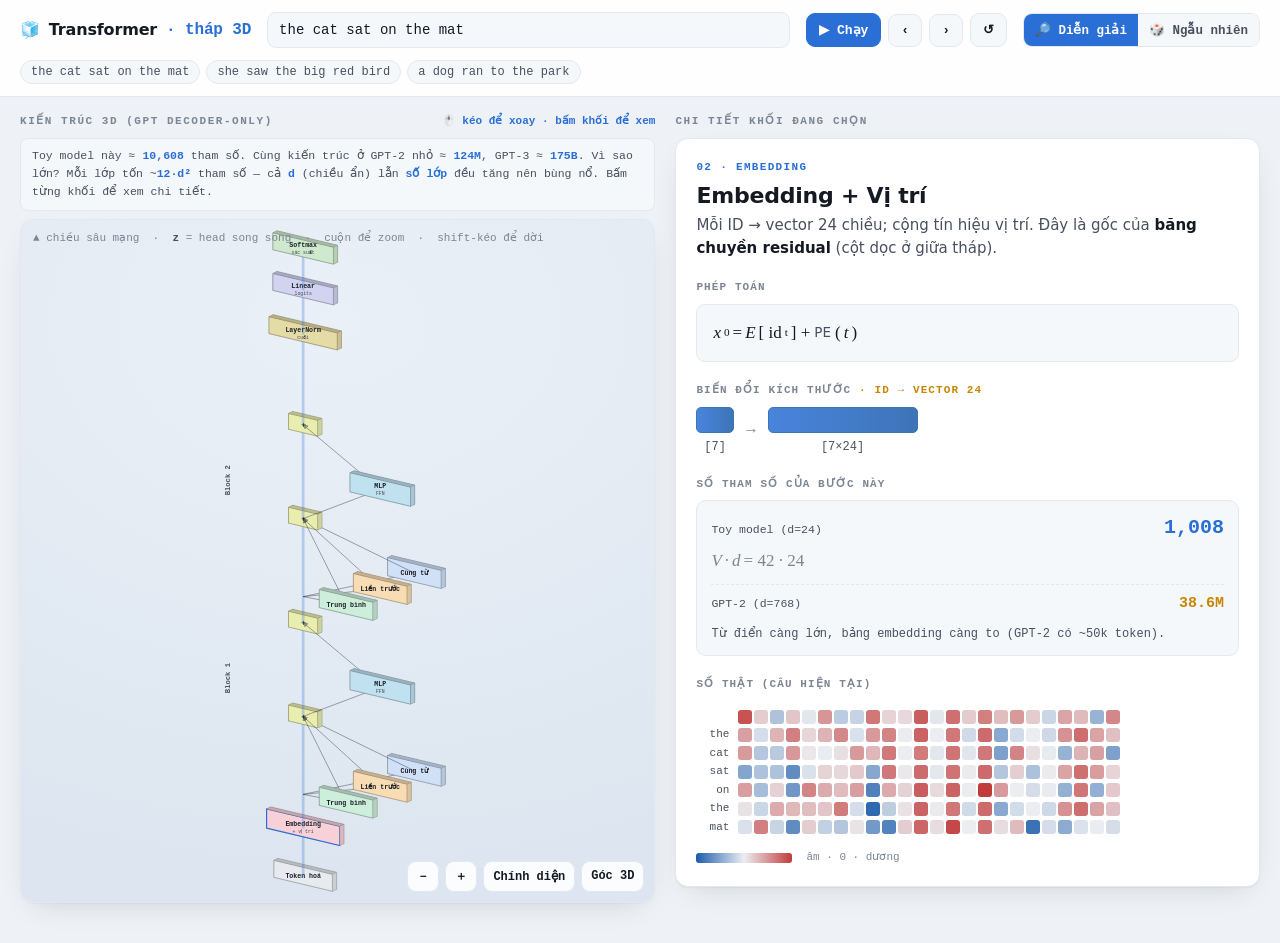
==== index.html @ d341cd93 "Transformer 3D tower visualizer — standalone static site Interactive 3D visualization of a decoder-o" ====
<!doctype html>
<html lang="vi">
<meta charset="utf-8">
<meta name="viewport" content="width=device-width, initial-scale=1">
<meta name="color-scheme" content="light dark">
<meta name="description" content="Truc quan hoa 3D mot Transformer (GPT decoder-only) - forward pass that trong trinh duyet">
<title>Transformer — Tháp 3D (GPT decoder-only)</title>
<style>
  :root{
    color-scheme:light;
    --bg:#eef1f5;--surface:#ffffff;--surface-2:#f5f8fb;
    --ink:#141922;--ink-2:#48505f;--muted:#7c8593;
    --line:#e3e8ef;--accent:#2a6fd6;--accent-2:#1c5cab;--accent-ink:#fff;--accent-soft:#e7f0fc;
    --heat-neg:#1c5cab;--heat-mid:#eceef1;--heat-pos:#c23b3b;--seq-lo:#eaf2fd;--seq-hi:#184f95;
    --h0:#2a78d6;--h1:#eb6834;--h2:#1baf7a;--good:#0ca30c;--gold:#c98500;
    --scene-bg1:#eaf0f7;--scene-bg2:#dde6f0;
    --shadow:0 1px 2px rgba(16,22,34,.04),0 10px 30px -14px rgba(16,22,34,.18);
    --radius:13px;--sans:system-ui,-apple-system,"Segoe UI",Roboto,Helvetica,Arial,sans-serif;
    --mono:ui-monospace,"Cascadia Code","JetBrains Mono","SF Mono",Menlo,Consolas,monospace;
  }
  @media (prefers-color-scheme:dark){:root:not([data-theme="light"]){
    color-scheme:dark;--bg:#0b0e13;--surface:#141922;--surface-2:#10151c;
    --ink:#e9edf3;--ink-2:#a6b0be;--muted:#6e7784;--line:#242c37;
    --accent:#4a92ee;--accent-2:#6aa8f0;--accent-ink:#0b0e13;--accent-soft:#16273c;
    --heat-neg:#6aa8f0;--heat-mid:#1f2731;--heat-pos:#ec7a7a;--seq-lo:#0f2035;--seq-hi:#7ab0f2;
    --h0:#3987e5;--h1:#e8794a;--h2:#2bc189;--good:#2fce6a;--gold:#e0a53a;
    --scene-bg1:#0f151d;--scene-bg2:#0a0e14;
    --shadow:0 1px 2px rgba(0,0,0,.3),0 12px 34px -16px rgba(0,0,0,.7);
  }}
  :root[data-theme="dark"]{
    color-scheme:dark;--bg:#0b0e13;--surface:#141922;--surface-2:#10151c;
    --ink:#e9edf3;--ink-2:#a6b0be;--muted:#6e7784;--line:#242c37;
    --accent:#4a92ee;--accent-2:#6aa8f0;--accent-ink:#0b0e13;--accent-soft:#16273c;
    --heat-neg:#6aa8f0;--heat-mid:#1f2731;--heat-pos:#ec7a7a;--seq-lo:#0f2035;--seq-hi:#7ab0f2;
    --h0:#3987e5;--h1:#e8794a;--h2:#2bc189;--good:#2fce6a;--gold:#e0a53a;
    --scene-bg1:#0f151d;--scene-bg2:#0a0e14;
    --shadow:0 1px 2px rgba(0,0,0,.3),0 12px 34px -16px rgba(0,0,0,.7);
  }
  *{box-sizing:border-box}
  body{margin:0;background:var(--bg);color:var(--ink);font-family:var(--sans);line-height:1.5;-webkit-font-smoothing:antialiased}
  .mono{font-family:var(--mono)}
  button{font-family:var(--mono);cursor:pointer}
  :focus-visible{outline:2px solid var(--accent);outline-offset:2px}
  .topbar{position:sticky;top:0;z-index:20;background:color-mix(in srgb,var(--surface) 90%,transparent);backdrop-filter:blur(10px) saturate(1.4);border-bottom:1px solid var(--line)}
  .topbar-in{max-width:1320px;margin:0 auto;padding:12px 20px;display:flex;flex-wrap:wrap;gap:12px 16px;align-items:center}
  .brand{font-weight:800;letter-spacing:-.01em;font-size:16px;display:flex;align-items:center;gap:9px;white-space:nowrap}
  .brand .b{font-family:var(--mono);color:var(--accent)}
  input[type=text]{font-family:var(--mono);font-size:14px;color:var(--ink);background:var(--surface-2);border:1px solid var(--line);border-radius:9px;padding:9px 11px;min-width:190px;flex:1 1 210px}
  .btn{font-size:13px;font-weight:600;border:1px solid var(--line);background:var(--surface-2);color:var(--ink);border-radius:9px;padding:8px 12px}
  .btn:hover{border-color:var(--accent)}
  .btn.primary{background:var(--accent);color:var(--accent-ink);border-color:var(--accent)}
  .btn.primary:hover{background:var(--accent-2)}
  .seg{display:inline-flex;border:1px solid var(--line);border-radius:9px;overflow:hidden}
  .seg button{border:0;background:var(--surface-2);color:var(--ink-2);padding:8px 11px;font-size:12.5px;font-weight:600}
  .seg button[aria-pressed="true"]{background:var(--accent);color:var(--accent-ink)}
  .ctrls{display:flex;gap:7px;align-items:center}
  .examples{display:flex;flex-wrap:wrap;gap:6px}
  .chip{font-family:var(--mono);font-size:12px;color:var(--ink-2);background:var(--surface-2);border:1px solid var(--line);border-radius:999px;padding:4px 10px}
  .chip:hover{border-color:var(--accent);color:var(--ink)}
  .app{max-width:1320px;margin:0 auto;padding:16px 20px 40px;display:grid;grid-template-columns:minmax(320px,1fr) minmax(330px,0.92fr);gap:20px;align-items:start}
  @media(max-width:920px){.app{grid-template-columns:1fr}}
  .panelabel{font-family:var(--mono);font-size:11px;letter-spacing:.14em;text-transform:uppercase;color:var(--muted);font-weight:600;margin:0 0 8px;display:flex;justify-content:space-between;align-items:center;gap:10px}
  .panelabel .hint{text-transform:none;letter-spacing:0;color:var(--accent);font-weight:600}
  .stage3d{position:sticky;top:78px}
  .scene-wrap{height:min(76vh,780px);border:1px solid var(--line);border-radius:var(--radius);box-shadow:var(--shadow);overflow:hidden;position:relative;background:radial-gradient(120% 80% at 50% 15%,var(--scene-bg1),var(--scene-bg2))}
  #scene{width:100%;height:100%;display:block;touch-action:none;cursor:grab}
  .scene-wrap.grabbing #scene{cursor:grabbing}
  .viewbtns{position:absolute;right:10px;bottom:10px;display:flex;gap:6px}
  .viewbtns .btn{background:color-mix(in srgb,var(--surface) 85%,transparent);backdrop-filter:blur(4px);font-size:12px;padding:6px 9px}
  .axhint{position:absolute;left:12px;top:10px;font-family:var(--mono);font-size:11px;color:var(--muted);pointer-events:none}
  .axhint b{color:var(--ink-2)}
  @media(max-width:920px){.stage3d{position:static}.scene-wrap{height:64vh}}
  .c3t{fill:#1b1e25;font-family:var(--mono);font-weight:700;pointer-events:none}
  .c3s{fill:#41464e;font-family:var(--mono);pointer-events:none}
  .cface{transition:stroke .15s,filter .15s}
  .cface.is-done{stroke:#1a8a4a;stroke-width:1.6}
  .cface.is-sel{stroke:var(--accent);stroke-width:2}
  .cface.is-active{stroke:var(--accent);stroke-width:2.6;filter:drop-shadow(0 0 5px color-mix(in srgb,var(--accent) 75%,transparent))}
  .link3{stroke:var(--ink);stroke-width:1.5;fill:none;opacity:.42}
  .link3.done{stroke:#1a8a4a;opacity:.68}
  .link3.act{stroke:var(--accent);opacity:1;stroke-width:2.4}
  .spine3{stroke:var(--accent);stroke-width:4.5;fill:none;opacity:.28;stroke-linecap:round}
  .spine3.done{opacity:.55}
  .spine3.act{opacity:.95;stroke-width:5.5}
  .fc{transition:opacity .3s}
  .f-dim{opacity:.09}
  text.c3t.f-dim,text.c3s.f-dim{opacity:.1}
  .l-dim{opacity:.05}
  .scene-wrap.spot{background:radial-gradient(120% 80% at 50% 12%,#0c1220,#05070b)}
  .scene-wrap.spot .axhint{color:#8792a3}
  .lbl3{fill:var(--ink-2);font-family:var(--mono);font-weight:800;pointer-events:none}
  .detail{background:var(--surface);border:1px solid var(--line);border-radius:var(--radius);box-shadow:var(--shadow);padding:20px;min-height:420px}
  .d-stage{font-family:var(--mono);font-size:11px;letter-spacing:.12em;text-transform:uppercase;color:var(--accent);font-weight:700}
  .d-title{font-size:22px;font-weight:800;letter-spacing:-.01em;margin:4px 0 2px}
  .d-crumb{font-family:var(--mono);font-size:11.5px;color:var(--muted);margin-bottom:12px}
  .d-mean{font-size:15px;color:var(--ink-2);max-width:60ch}.d-mean b{color:var(--ink)}
  .d-sec{font-family:var(--mono);font-size:11px;letter-spacing:.1em;text-transform:uppercase;color:var(--muted);font-weight:600;margin:20px 0 8px}
  .eq{color:var(--ink);background:var(--surface-2);border:1px solid var(--line);border-radius:9px;padding:14px 16px;overflow-x:auto}
  .eq b{color:var(--accent)}.eq .cm{color:var(--muted);font-family:var(--mono);font-size:12px}
  .eq .mono{font-family:var(--mono);font-size:13px}
  .math{font-family:"Cambria Math",Cambria,Georgia,"Times New Roman",serif;font-size:17px;display:inline-flex;align-items:center;flex-wrap:wrap;gap:1px 3px;line-height:1.7}
  .math .mi{font-style:italic}
  .math .mop{font-style:normal;font-family:var(--sans);font-size:13.5px;color:var(--ink-2);padding:0 1px}
  .math sub{font-size:.66em}.math sup{font-size:.66em}
  .math .mparen{font-size:1.7em;font-weight:300;color:var(--muted)}
  .mfrac{display:inline-flex;flex-direction:column;text-align:center;vertical-align:middle;margin:0 3px}
  .mfrac .num{border-bottom:1.4px solid currentColor;padding:0 6px 1px}
  .mfrac .den{padding:1px 6px 0}
  .msqrt{display:inline-flex;align-items:flex-start}
  .msqrt::before{content:"√";font-size:1.02em;line-height:1;margin-right:-1px}
  .msqrt .rad{border-top:1.4px solid currentColor;padding:1px 3px 0}
  .paramtotal{font-family:var(--mono);font-size:11.5px;color:var(--ink-2);background:var(--surface-2);border:1px solid var(--line);border-radius:8px;padding:8px 11px;margin-bottom:8px;line-height:1.6}
  .paramtotal b{color:var(--accent)}
  .pcard{background:var(--surface-2);border:1px solid var(--line);border-radius:10px;padding:12px 14px;font-family:var(--mono)}
  .prow{display:flex;justify-content:space-between;align-items:baseline;gap:12px}
  .prow .pk{font-size:11.5px;color:var(--ink-2)}
  .prow .pv{font-size:20px;font-weight:800;color:var(--accent);font-variant-numeric:tabular-nums}
  .prow.gpt{margin-top:8px;padding-top:8px;border-top:1px dashed var(--line)}
  .prow.gpt .pv{font-size:15px;color:var(--gold)}
  .pform{font-size:12.5px;color:var(--muted);margin:4px 0 0}
  .pnote{font-size:12px;color:var(--ink-2);margin-top:9px;line-height:1.5}.pnote b{color:var(--ink)}
  .shapeviz{display:flex;align-items:center;gap:12px;flex-wrap:wrap;font-family:var(--mono);font-size:12px}
  .dimbox{display:flex;flex-direction:column;align-items:center;gap:5px}
  .dimbar{height:26px;border-radius:5px;background:linear-gradient(90deg,var(--accent),var(--accent-2));opacity:.85;border:1px solid var(--accent-2)}
  .dimbox .dl{color:var(--ink-2)}.shapeviz .arw{color:var(--muted);font-size:16px}.chgtag{font-family:var(--mono);font-size:11px;color:var(--gold);font-weight:700}
  .heatscroll{overflow-x:auto;padding-bottom:4px;margin-top:4px}
  .heat{display:inline-flex;flex-direction:column;gap:2px}
  .hrow{display:flex;gap:2px;align-items:center}
  .rlab{font-family:var(--mono);font-size:11px;color:var(--ink-2);text-align:right;padding-right:7px;min-width:40px;flex:0 0 auto}
  .colhead{display:flex;gap:2px;margin-bottom:2px}.clab{font-family:var(--mono);font-size:10px;color:var(--muted);text-align:center}
  .cell{display:inline-flex;align-items:center;justify-content:center;border-radius:3px;font-family:var(--mono);flex:0 0 auto}
  .cell.masked{background:repeating-linear-gradient(45deg,var(--line),var(--line) 3px,transparent 3px,transparent 6px);border:1px solid var(--line)}
  .legend{display:flex;gap:14px;flex-wrap:wrap;align-items:center;margin-top:10px;font-family:var(--mono);font-size:11px;color:var(--muted)}
  .legend .bar{height:10px;width:96px;border-radius:3px}
  .divbar{background:linear-gradient(90deg,var(--heat-neg),var(--heat-mid),var(--heat-pos))}
  .seqbar{background:linear-gradient(90deg,var(--seq-lo),var(--seq-hi))}
  .tabs{display:flex;gap:6px;flex-wrap:wrap;margin-bottom:8px}
  .tab{font-family:var(--mono);font-size:12px;font-weight:600;border:1px solid var(--line);background:var(--surface-2);color:var(--ink-2);border-radius:8px;padding:5px 11px}
  .tab[aria-selected="true"]{color:#fff}
  .toktoks{display:flex;flex-wrap:wrap;gap:7px}
  .toktok{display:flex;flex-direction:column;align-items:center;gap:2px;font-family:var(--mono);background:var(--surface-2);border:1px solid var(--line);border-radius:8px;padding:7px 11px}
  .toktok .w{font-size:14px;font-weight:600}.toktok .id{font-size:10.5px;color:var(--muted)}.toktok.bos{border-style:dashed}
  .probs{display:flex;flex-direction:column;gap:4px}
  .pbar{display:grid;grid-template-columns:74px 1fr 48px;gap:9px;align-items:center}
  .pbar .tok{font-family:var(--mono);font-size:12.5px;text-align:right}
  .pbar .track{background:var(--surface-2);border-radius:5px;height:15px;overflow:hidden}
  .pbar .fill{height:100%;background:var(--accent);border-radius:5px;min-width:2px;transition:width .35s}
  .pbar.top .tok{color:var(--accent);font-weight:700}.pbar.top .fill{background:var(--accent-2)}
  .pbar .pct{font-family:var(--mono);font-size:11.5px;color:var(--ink-2);text-align:right;font-variant-numeric:tabular-nums}
  .sliders{display:flex;flex-wrap:wrap;gap:12px 18px;margin:6px 0 12px}
  .slider{display:flex;flex-direction:column;gap:2px;min-width:120px;flex:1 1 120px}
  .slider .top{display:flex;justify-content:space-between;font-family:var(--mono);font-size:11.5px}.slider .top .v{color:var(--accent);font-weight:700}
  input[type=range]{accent-color:var(--accent);width:100%}
  .pred{display:flex;align-items:center;gap:11px;flex-wrap:wrap;margin-top:12px;padding:12px 14px;background:var(--surface-2);border:1px solid var(--line);border-radius:10px}
  .pred .big{font-family:var(--mono);font-size:20px;font-weight:700;color:var(--accent)}
  .kv{display:flex;flex-wrap:wrap;gap:7px}
  .kvtok{font-family:var(--mono);font-size:12px;padding:7px 10px;border-radius:8px;border:1px solid var(--line);display:flex;flex-direction:column;gap:2px;align-items:center}
  .kvtok .b{font-size:9px;letter-spacing:.05em;text-transform:uppercase}
  .kvtok.cached{background:var(--surface-2);color:var(--ink-2)}.kvtok.cached .b{color:var(--good)}
  .kvtok.fresh{background:var(--accent-soft);border-color:var(--accent)}.kvtok.fresh .b{color:var(--accent)}
  #tip{position:fixed;z-index:100;pointer-events:none;opacity:0;transition:opacity .1s;background:var(--ink);color:var(--surface);font-family:var(--mono);font-size:12px;padding:6px 9px;border-radius:7px;box-shadow:var(--shadow);white-space:nowrap}
  #tip .v{font-weight:700}
  :root[data-theme="dark"] #tip,:root:not([data-theme="light"]) #tip{color:#0b0e13}
  @media (prefers-reduced-motion:reduce){*{transition:none!important;animation:none!important}}
</style>

<div class="topbar"><div class="topbar-in">
  <div class="brand">🧊 <span>Transformer</span> <span class="b">· tháp 3D</span></div>
  <input id="input" type="text" value="the cat sat on the mat" autocomplete="off" spellcheck="false">
  <div class="ctrls">
    <button class="btn primary" id="run">▶ Chạy</button>
    <button class="btn" id="prev" title="Bước trước">‹</button>
    <button class="btn" id="next" title="Bước sau">›</button>
    <button class="btn" id="reset" title="Về đầu">↺</button>
  </div>
  <div class="seg" id="modeseg" title="Chế độ trọng số">
    <button data-m="interp" aria-pressed="true">🔎 Diễn giải</button>
    <button data-m="random" aria-pressed="false">🎲 Ngẫu nhiên</button>
  </div>
  <div class="examples" id="examples"></div>
</div></div>

<div class="app">
  <div class="stage3d">
    <p class="panelabel"><span>Kiến trúc 3D (GPT decoder-only)</span><span class="hint">🖱️ kéo để xoay · bấm khối để xem</span></p>
    <div class="paramtotal" id="ptotal"></div>
    <div class="scene-wrap" id="sceneWrap">
      <div id="scene"></div>
      <div class="axhint">▲ chiều sâu mạng &nbsp;·&nbsp; <b>z</b> = head song song &nbsp;·&nbsp; cuộn để zoom &nbsp;·&nbsp; shift-kéo để dời</div>
      <div class="viewbtns">
        <button class="btn" id="zout" title="Thu nhỏ">－</button>
        <button class="btn" id="zin" title="Phóng to">＋</button>
        <button class="btn" id="vFront">Chính diện</button>
        <button class="btn" id="vIso">Góc 3D</button>
      </div>
    </div>
  </div>
  <div>
    <p class="panelabel"><span>Chi tiết khối đang chọn</span></p>
    <div class="detail" id="detail"></div>
  </div>
</div>
<div id="tip"><span id="tip-t"></span> <span class="v" id="tip-v"></span></div>

<script>
/* ================= CORE (pre-norm, decoder-only — modern GPT) ================= */
const CFG={C:24,H:3,dh:8,L:2,F:48,eps:1e-5};
const VOCAB=["<bos>","<unk>","the","a","cat","dog","bird","fish","sat","ran","flew","swam","slept","ate","on","in","over","under","to","from","mat","tree","roof","lake","she","he","it","they","big","small","red","blue","fast","slow","and","then","quickly","slowly","saw","likes","near","park"];
const V=VOCAB.length,STOI=Object.fromEntries(VOCAB.map((w,i)=>[w,i]));
const HEAD_ROLES=["Cùng từ","Từ liền trước","Trung bình"],HEAD_SHORT=["Cùng từ","Liền trước","Trung bình"];
function mulberry32(a){return function(){a|=0;a=(a+0x6D2B79F5)|0;let t=Math.imul(a^(a>>>15),1|a);t=(t+Math.imul(t^(t>>>7),61|t))^t;return((t^(t>>>14))>>>0)/4294967296;};}
function randn(r){let u=0,v=0;while(u===0)u=r();while(v===0)v=r();return Math.sqrt(-2*Math.log(u))*Math.cos(2*Math.PI*v);}
const zeros=(m,n)=>Array.from({length:m},()=>new Array(n).fill(0));
function randMat(m,n,s,r){const o=zeros(m,n);for(let i=0;i<m;i++)for(let j=0;j<n;j++)o[i][j]=randn(r)*s;return o;}
function matmul(A,B){const m=A.length,k=A[0].length,n=B[0].length,o=zeros(m,n);for(let i=0;i<m;i++)for(let p=0;p<k;p++){const a=A[i][p];if(a===0)continue;const Bp=B[p];for(let j=0;j<n;j++)o[i][j]+=a*Bp[j];}return o;}
const dot=(a,b)=>{let s=0;for(let i=0;i<a.length;i++)s+=a[i]*b[i];return s;};
function layernorm(row,g,b){const n=row.length;let m=0;for(const x of row)m+=x;m/=n;let v=0;for(const x of row)v+=(x-m)*(x-m);v/=n;const inv=1/Math.sqrt(v+CFG.eps);return row.map((x,i)=>(x-m)*inv*g[i]+b[i]);}
function softmax(row){let mx=-Infinity;for(const x of row)if(x>mx)mx=x;const ex=row.map(x=>x===-Infinity?0:Math.exp(x-mx));let s=0;for(const e of ex)s+=e;return ex.map(e=>e/s);}
function gelu(x){return 0.5*x*(1+Math.tanh(0.7978845608*(x+0.044715*x*x*x)));}
function posEnc(t){const o=new Array(CFG.C);for(let i=0;i<CFG.C;i++){const k=Math.floor(i/2),d=Math.pow(10000,(2*k)/CFG.C);o[i]=(i%2===0)?Math.sin(t/d):Math.cos(t/d);}return o;}
function buildWeights(seed){const r=mulberry32(seed);const W={E:randMat(V,CFG.C,0.35,r),layers:[]};const s=1/Math.sqrt(CFG.C),sf=1/Math.sqrt(CFG.F);for(let l=0;l<CFG.L;l++)W.layers.push({g1:new Array(CFG.C).fill(1),b1:new Array(CFG.C).fill(0),g2:new Array(CFG.C).fill(1),b2:new Array(CFG.C).fill(0),Wq:randMat(CFG.C,CFG.C,s,r),Wk:randMat(CFG.C,CFG.C,s,r),Wv:randMat(CFG.C,CFG.C,s,r),Wo:randMat(CFG.C,CFG.C,s,r),W1:randMat(CFG.C,CFG.F,s,r),b1f:new Array(CFG.F).fill(0),W2:randMat(CFG.F,CFG.C,sf,r),b2f:new Array(CFG.C).fill(0)});W.gf=new Array(CFG.C).fill(1);W.bf=new Array(CFG.C).fill(0);return W;}
const W_ROT=0.7,CLK_AMP=1.35,POS_STRONG=1.15,FAINT=0.34,TOK_NORM=2.3,TOK_TEXTURE=0.16;
const isTokDim=i=>(i<8||i>=16),isPosDim=i=>(i>=8&&i<16);
function posEncInterp(t){const o=new Array(CFG.C).fill(0);for(let i=0;i<CFG.C;i++){const k=Math.floor(i/2),d=Math.pow(10000,(2*k)/CFG.C);const base=(i%2===0)?Math.sin(t/d):Math.cos(t/d);o[i]=base*(isPosDim(i)?POS_STRONG:FAINT);}o[8]=CLK_AMP*Math.cos(W_ROT*t);o[9]=CLK_AMP*Math.sin(W_ROT*t);return o;}
function designedQK(){const Wq=zeros(CFG.C,CFG.C),Wk=zeros(CFG.C,CFG.C);for(let c=0;c<8;c++){Wq[c][c]=1;Wk[c][c]=1;}const cw=Math.cos(W_ROT),sw=Math.sin(W_ROT);Wq[8][8]=cw;Wq[9][8]=sw;Wq[8][9]=-sw;Wq[9][9]=cw;Wk[8][8]=1;Wk[9][9]=1;return{Wq,Wk};}
function buildWeightsInterp(seed){const r=mulberry32(seed);const W={E:zeros(V,CFG.C),layers:[],interp:true};for(let t=0;t<V;t++){const raw=new Array(CFG.C);let n=0;for(let i=0;i<CFG.C;i++){raw[i]=randn(r);if(isTokDim(i))n+=raw[i]*raw[i];}n=Math.sqrt(n)||1;for(let i=0;i<CFG.C;i++)W.E[t][i]=isTokDim(i)?raw[i]*TOK_NORM/n:raw[i]*TOK_TEXTURE;}const eye=val=>{const m=zeros(CFG.C,CFG.C);for(let i=0;i<CFG.C;i++)m[i][i]=val;return m;};for(let l=0;l<CFG.L;l++){const{Wq,Wk}=designedQK();W.layers.push({g1:new Array(CFG.C).fill(1),b1:new Array(CFG.C).fill(0),g2:new Array(CFG.C).fill(1),b2:new Array(CFG.C).fill(0),Wq,Wk,Wv:eye(1),Wo:eye(0.6),W1:randMat(CFG.C,CFG.F,0.08,r),b1f:new Array(CFG.F).fill(0),W2:randMat(CFG.F,CFG.C,0.08,r),b2f:new Array(CFG.C).fill(0)});}W.gf=new Array(CFG.C).fill(1);W.bf=new Array(CFG.C).fill(0);return W;}
function tokenize(text,maxLen=9){const ws=text.toLowerCase().trim().split(/\s+/).filter(Boolean);const ids=[STOI["<bos>"]];for(const w of ws){if(ids.length>=maxLen)break;ids.push(w in STOI?STOI[w]:STOI["<unk>"]);}return ids;}
const slc=(M,o,w)=>M.map(r=>r.slice(o,o+w));
function forward(ids,W){const posFn=W.interp?posEncInterp:posEnc;const T=ids.length;const emb=ids.map(id=>W.E[id].slice());const pos=ids.map((_,t)=>posFn(t));
  let h=emb.map((e,t)=>e.map((x,i)=>x+pos[t][i]));const rec={T,ids,emb,pos,hIn:h.map(r=>r.slice()),layers:[]};
  for(let l=0;l<CFG.L;l++){const Lw=W.layers[l];const ln1=h.map(r=>layernorm(r,Lw.g1,Lw.b1));const Qf=matmul(ln1,Lw.Wq),Kf=matmul(ln1,Lw.Wk),Vf=matmul(ln1,Lw.Wv);const heads=[];const concat=zeros(T,CFG.C);
    for(let hd=0;hd<CFG.H;hd++){const off=hd*CFG.dh;const Q=slc(Qf,off,CFG.dh),K=slc(Kf,off,CFG.dh),Vh=slc(Vf,off,CFG.dh);const scores=zeros(T,T);
      for(let i=0;i<T;i++)for(let j=0;j<T;j++)scores[i][j]=j>i?-Infinity:dot(Q[i],K[j])/Math.sqrt(CFG.dh);
      const A=scores.map(r=>softmax(r));const O=zeros(T,CFG.dh);
      for(let i=0;i<T;i++)for(let j=0;j<=i;j++)for(let d=0;d<CFG.dh;d++)O[i][d]+=A[i][j]*Vh[j][d];
      for(let i=0;i<T;i++)for(let d=0;d<CFG.dh;d++)concat[i][off+d]=O[i][d];heads.push({Q,K,V:Vh,scores,A,O});}
    const attnOut=matmul(concat,Lw.Wo);const hMid=h.map((r,t)=>r.map((x,i)=>x+attnOut[t][i]));const ln2=hMid.map(r=>layernorm(r,Lw.g2,Lw.b2));
    const pre=matmul(ln2,Lw.W1).map(r=>r.map((x,i)=>x+Lw.b1f[i]));const act=pre.map(r=>r.map(gelu));const mlpOut=matmul(act,Lw.W2).map(r=>r.map((x,i)=>x+Lw.b2f[i]));const hOut=hMid.map((r,t)=>r.map((x,i)=>x+mlpOut[t][i]));
    rec.layers.push({ln1,heads,attnOut,hMid,ln2,act,mlpOut,hOut});h=hOut;}
  const hf=h.map(r=>layernorm(r,W.gf,W.bf));rec.hf=hf;rec.logits=hf.map(r=>W.E.map(ev=>dot(r,ev)));return rec;}
function sampleDist(row,temp,topk,topp){const t=Math.max(temp,1e-3);const probs=softmax(row.map(x=>x/t));const idx=probs.map((p,i)=>[p,i]).sort((a,b)=>b[0]-a[0]);let keep=new Set();if(topk>0&&topk<V)idx.slice(0,topk).forEach(([,i])=>keep.add(i));else idx.forEach(([,i])=>keep.add(i));if(topp<1){let cum=0;const kp=new Set();for(const[p,i]of idx){if(!keep.has(i))continue;kp.add(i);cum+=p;if(cum>=topp)break;}keep=kp;}let m=probs.map((p,i)=>keep.has(i)?p:0);const s=m.reduce((a,b)=>a+b,0)||1;m=m.map(p=>p/s);return{full:probs,masked:m,order:idx.map(([,i])=>i)};}

/* ================= HEATMAP + tip ================= */
const $=id=>document.getElementById(id);
function css(v){return getComputedStyle(document.documentElement).getPropertyValue(v).trim();}
function hex2rgb(h){h=h.replace('#','');if(h.length===3)h=h.split('').map(c=>c+c).join('');return[parseInt(h.slice(0,2),16),parseInt(h.slice(2,4),16),parseInt(h.slice(4,6),16)];}
function lerp(a,b,t){return[a[0]+(b[0]-a[0])*t,a[1]+(b[1]-a[1])*t,a[2]+(b[2]-a[2])*t];}
const rgb=c=>`rgb(${c[0]|0},${c[1]|0},${c[2]|0})`;
let PAL={};function refreshPal(){PAL={neg:hex2rgb(css('--heat-neg')),mid:hex2rgb(css('--heat-mid')),pos:hex2rgb(css('--heat-pos')),slo:hex2rgb(css('--seq-lo')),shi:hex2rgb(css('--seq-hi'))};}
function colDiv(x,s){const t=Math.max(-1,Math.min(1,x/(s||1)));return t<0?rgb(lerp(PAL.mid,PAL.neg,-t)):rgb(lerp(PAL.mid,PAL.pos,t));}
function colSeq(x,s){const t=Math.max(0,Math.min(1,x/(s||1)));return rgb(lerp(PAL.slo,PAL.shi,t));}
function txtOn(c){return(0.299*c[0]+0.587*c[1]+0.722*c[2])>150?'#111':'#fff';}
const fmt=x=>Math.abs(x)>=100?x.toFixed(0):Math.abs(x)>=10?x.toFixed(1):x.toFixed(2);
function maxabs(M){let m=1e-9;for(const r of M)for(const x of r)if(x!==-Infinity&&Math.abs(x)>m)m=Math.abs(x);return m;}
function maxpos(M){let m=1e-9;for(const r of M)for(const x of r)if(x!==-Infinity&&x>m)m=x;return m;}
function heatHTML(M,o={}){o=Object.assign({diverging:true,cell:14,text:false,rowLabels:null,colLabels:null,scale:null},o);refreshPal();const scale=o.scale!=null?o.scale:(o.diverging?maxabs(M):maxpos(M));const cs=o.cell,fs=Math.max(9,Math.min(12,cs*0.5));let html='';
  if(o.colLabels){html+='<div class="colhead">'+(o.rowLabels?'<span class="rlab"></span>':'');for(const c of o.colLabels)html+=`<span class="clab" style="width:${cs}px">${c}</span>`;html+='</div>';}
  html+='<div class="heat">';
  for(let i=0;i<M.length;i++){html+='<div class="hrow">';if(o.rowLabels)html+=`<span class="rlab">${o.rowLabels[i]}</span>`;
    for(let j=0;j<M[i].length;j++){const val=M[i][j];const rl=o.rowLabels?o.rowLabels[i]:i,cl=o.colLabels?o.colLabels[j]:j;
      if(val===-Infinity){html+=`<span class="cell masked" style="width:${cs}px;height:${cs}px" data-v="ẩn (−∞)" data-rl="${rl}" data-cl="${cl}"></span>`;continue;}
      const c=o.diverging?colDiv(val,scale):colSeq(val,scale);const rc=c.match(/\d+/g).map(Number);
      const st=o.text?`width:${cs}px;height:${cs}px;background:${c};font-size:${fs}px;color:${txtOn(rc)}`:`width:${cs}px;height:${cs}px;background:${c}`;
      html+=`<span class="cell" style="${st}" data-v="${fmt(val)}" data-rl="${rl}" data-cl="${cl}">${o.text?fmt(val):''}</span>`;}
    html+='</div>';}
  return html+'</div>';}
const tip=$('tip');
document.addEventListener('mousemove',e=>{const c=e.target.closest&&e.target.closest('.cell');if(!c){tip.style.opacity=0;return;}
  $('tip-t').textContent=`[${c.dataset.rl}, ${c.dataset.cl}]`;$('tip-v').textContent=c.dataset.v;tip.style.opacity=1;
  let x=e.clientX+12,y=e.clientY-34;if(x+150>innerWidth)x=e.clientX-160;tip.style.left=x+'px';tip.style.top=y+'px';},{passive:true});

/* ================= STATE ================= */
const FLOW=['token','embed','b0-attn','b0-add1','b0-mlp','b0-add2','b1-attn','b1-add1','b1-mlp','b1-add2','lnf','logits','sample'];
let mode='interp',seed=7,W=buildWeightsInterp(seed),rec=null,curHead=0,selId='embed',runIdx=-1,timer=null;
const tok=()=>rec.ids.map(id=>VOCAB[id]);
const HROLE=['--h0','--h1','--h2'];
const esc=s=>String(s).replace(/[&<>]/g,c=>({'&':'&amp;','<':'&lt;','>':'&gt;'}[c]));
const truncate=(s,n)=>s.length>n?s.slice(0,n-1)+'…':s;

/* ================= 3D SCENE ================= */
let yaw=-0.62,pitch=0.34,zoom=1,panX=0,panY=0,lastVB=null,vbBase=null,spotlight=false;
const stepOf=id=>FLOW.indexOf(id);
function shade(hex,f){const c=hex2rgb(hex);return`rgb(${Math.round(c[0]*(1-f))},${Math.round(c[1]*(1-f))},${Math.round(c[2]*(1-f))})`;}
const FILL={io:'#e7ebef',embed:'#f7d1d7',add:'#e9edb0',mlp:'#bfe1f0',norm:'#e5dba6',linear:'#d2d3f0',softmax:'#cfe9cf',h0:'#cfe0f7',h1:'#f8dcb4',h2:'#cdeeda'};
let SCENE={cards:[],links:[],labels:[]};
function build3D(){const cards=[],links=[],labels=[];const xO=158,zH=98;const interp=!!W.interp;
  const card=(id,x,y,z,w,h,type,title,sub)=>cards.push({id,x,y,z,w,h,type,title,sub});
  card('token',0,0,0,120,30,'io','Token hoá','');
  card('embed',0,86,0,150,34,'embed','Embedding','+ vị trí');
  const geo={};
  [0,1].forEach(b=>{const base=190+b*350;const attnY=base,add1Y=base+92,mlpY=base+176,add2Y=base+258;
    geo[b]={attnY,add1Y,mlpY,add2Y};
    for(let hh=0;hh<3;hh++)card(`b${b}-attn`,xO,attnY,(hh-1)*zH,110,32,'h'+hh,interp?HEAD_SHORT[hh]:('Head '+(hh+1)),'');
    card(`b${b}-add1`,0,add1Y,0,60,28,'add','＋','');
    card(`b${b}-mlp`,xO,mlpY,0,124,34,'mlp','MLP','FFN');
    card(`b${b}-add2`,0,add2Y,0,60,28,'add','＋','');
    labels.push({x:-150,y:(attnY+add2Y)/2,z:0,text:'Block '+(b+1)});
  });
  const lnfY=190+2*350+70,logY=lnfY+78,smY=logY+72;
  card('lnf',0,lnfY,0,140,30,'norm','LayerNorm','cuối');
  card('logits',0,logY,0,124,30,'linear','Linear','logits');
  card('sample',0,smY,0,124,30,'softmax','Softmax','xác suất');
  // spine (residual highway) segments between consecutive spine anchors
  const spineY=[0,86,geo[0].add1Y,geo[0].add2Y,geo[1].add1Y,geo[1].add2Y,lnfY,logY,smY];
  const spineStep=['embed','embed','b0-add1','b0-add2','b1-add1','b1-add2','lnf','logits','sample'];
  for(let i=0;i<spineY.length-1;i++)links.push({a:[0,spineY[i],0],b:[0,spineY[i+1],0],step:stepOf(spineStep[i+1]||'sample'),spine:true});
  // per-block branches (parallel heads) + mlp detour
  [0,1].forEach(b=>{const g=geo[b];const tapY=g.attnY-46;
    for(let hh=0;hh<3;hh++){const z=(hh-1)*zH;
      links.push({a:[0,tapY,0],b:[xO,g.attnY,z],step:stepOf(`b${b}-attn`)});
      links.push({a:[xO,g.attnY,z],b:[0,g.add1Y,0],step:stepOf(`b${b}-add1`)});}
    links.push({a:[0,g.add1Y,0],b:[xO,g.mlpY,0],step:stepOf(`b${b}-mlp`)});
    links.push({a:[xO,g.mlpY,0],b:[0,g.add2Y,0],step:stepOf(`b${b}-add2`)});});
  SCENE={cards,links,labels};
}
let BB;
function proj(p){const cy=Math.cos(yaw),sy=Math.sin(yaw),cp=Math.cos(pitch),sp=Math.sin(pitch);
  const x1=p[0]*cy+p[2]*sy,z1=-p[0]*sy+p[2]*cy,y2=p[1]*cp-z1*sp,z2=p[1]*sp+z1*cp;
  const x=x1,y=-y2;if(BB){if(x<BB.mnx)BB.mnx=x;if(x>BB.mxx)BB.mxx=x;if(y<BB.mny)BB.mny=y;if(y>BB.mxy)BB.mxy=y;}return{x,y,d:z2};}
const avg=a=>a.reduce((s,v)=>s+v,0)/a.length;
function boxPrims(cd){const{x,y,z,w,h}=cd,thk=12;
  const fc=[[x-w/2,y-h/2,z],[x+w/2,y-h/2,z],[x+w/2,y+h/2,z],[x-w/2,y+h/2,z]];
  const bc=fc.map(c=>[c[0],c[1],c[2]-thk]);
  const P=fc.map(proj),Q=bc.map(proj);
  const base=FILL[cd.type]||'#dfe4ea',brd=shade(base,0.42);
  const faces=[
    {p:[Q[0],Q[1],Q[2],Q[3]],f:shade(base,0.3)},
    {p:[P[1],P[2],Q[2],Q[1]],f:shade(base,0.12)},
    {p:[P[3],P[2],Q[2],Q[3]],f:shade(base,0.2)},
    {p:[P[0],P[1],Q[1],Q[0]],f:shade(base,0.06)},
    {p:[P[0],P[3],Q[3],Q[0]],f:shade(base,0.24)},
    {p:[P[0],P[1],P[2],P[3]],f:base,main:true},
  ];
  const prims=faces.map(fa=>({d:avg(fa.p.map(p=>p.d)),html:`<polygon class="fc ${fa.main?'cface':''}" data-card="${cd.id}" ${fa.main?`data-nid="${cd.id}" data-id="${cd.id}"`:''} points="${fa.p.map(p=>p.x.toFixed(1)+','+p.y.toFixed(1)).join(' ')}" fill="${fa.f}" stroke="${brd}" stroke-width="${fa.main?0.9:0.5}"/>`}));
  const ctr=proj([x,y,z]);
  prims.push({d:ctr.d+0.6,html:`<text class="c3t fc" data-card="${cd.id}" data-nid="${cd.id}" data-id="${cd.id}" x="${ctr.x.toFixed(1)}" y="${(ctr.y+(cd.sub?-2:3.5)).toFixed(1)}" text-anchor="middle" font-size="11">${cd.title}</text>`+(cd.sub?`<text class="c3s fc" data-card="${cd.id}" x="${ctr.x.toFixed(1)}" y="${(ctr.y+9).toFixed(1)}" text-anchor="middle" font-size="8">${cd.sub}</text>`:'')});
  return prims;
}
function linkPrims(lk){const A=proj(lk.a),B=proj(lk.b);const d=(A.d+B.d)/2;
  const cls=lk.spine?'spine3':'link3';const mk=lk.spine?'':' marker-end="url(#a3)"';
  return[{d:d-0.4,html:`<path class="${cls}" data-step="${lk.step}" d="M ${A.x.toFixed(1)} ${A.y.toFixed(1)} L ${B.x.toFixed(1)} ${B.y.toFixed(1)}"${mk}/>`}];}
function renderScene(){BB={mnx:1e9,mny:1e9,mxx:-1e9,mxy:-1e9};
  let prims=[];
  for(const lk of SCENE.links)prims=prims.concat(linkPrims(lk));
  for(const cd of SCENE.cards)prims=prims.concat(boxPrims(cd));
  for(const lb of SCENE.labels){const p=proj([lb.x,lb.y,lb.z]);prims.push({d:p.d-50,html:`<text class="lbl3" x="${p.x.toFixed(1)}" y="${p.y.toFixed(1)}" text-anchor="middle" font-size="12" transform="rotate(-90 ${p.x.toFixed(1)} ${p.y.toFixed(1)})">${lb.text}</text>`});}
  prims.sort((a,b)=>a.d-b.d);
  const pad=18,baseW=(BB.mxx-BB.mnx)+2*pad,baseH=(BB.mxy-BB.mny)+2*pad,baseCx=(BB.mnx+BB.mxx)/2,baseCy=(BB.mny+BB.mxy)/2;
  const vbW=baseW/zoom,vbH=baseH/zoom,vbX=baseCx-vbW/2+panX,vbY=baseCy-vbH/2+panY;
  lastVB={x:vbX,y:vbY,w:vbW,h:vbH};vbBase={cx:baseCx,cy:baseCy,w:baseW,h:baseH};
  const vb=`${vbX.toFixed(1)} ${vbY.toFixed(1)} ${vbW.toFixed(1)} ${vbH.toFixed(1)}`;
  const defs=`<defs><marker id="a3" viewBox="0 0 10 10" refX="8.5" refY="5" markerWidth="6" markerHeight="6" orient="auto-start-reverse"><path d="M0 0 L10 5 L0 10 z" fill="context-stroke"></path></marker></defs>`;
  $('scene').innerHTML=`<svg id="svg" width="100%" height="100%" viewBox="${vb}" preserveAspectRatio="xMidYMid meet">${defs}${prims.map(p=>p.html).join('')}</svg>`;
  $('scene').querySelectorAll('[data-nid]').forEach(n=>{n.style.cursor='pointer';n.onclick=()=>{if(dragMoved>6)return;stopRun();select(n.dataset.id);};});
  applyStates();
}
function applyStates(){const svg=$('svg');if(!svg)return;
  svg.querySelectorAll('.cface').forEach(el=>{const id=el.dataset.nid,i=FLOW.indexOf(id);el.classList.toggle('is-done',i>=0&&i<runIdx);el.classList.toggle('is-active',i>=0&&i===runIdx);el.classList.toggle('is-sel',id===selId&&i!==runIdx);});
  svg.querySelectorAll('.fc').forEach(el=>{const i=FLOW.indexOf(el.dataset.card);const done=i>=0&&i<runIdx,active=i>=0&&i===runIdx;el.classList.toggle('f-dim',spotlight&&!done&&!active);});
  svg.querySelectorAll('.link3,.spine3').forEach(e=>{const ti=+e.dataset.step;const done=ti>=0&&ti<runIdx,active=ti===runIdx;e.classList.toggle('done',done);e.classList.toggle('act',active);e.classList.toggle('l-dim',spotlight&&!done&&!active);});
  $('sceneWrap').classList.toggle('spot',spotlight);
}
/* orbit + zoom + pan */
let dragging=false,panning=false,dragMoved=0,lx=0,ly=0,rw=1,rh=1,raf=null;
const sw=$('sceneWrap');
function scheduleRender(){if(!raf)raf=requestAnimationFrame(()=>{raf=null;renderScene();});}
sw.addEventListener('contextmenu',e=>e.preventDefault());
sw.addEventListener('pointerdown',e=>{dragging=true;panning=e.shiftKey||e.button===2||e.button===1;dragMoved=0;lx=e.clientX;ly=e.clientY;const r=$('scene').getBoundingClientRect();rw=r.width;rh=r.height;sw.classList.add('grabbing');});
window.addEventListener('pointermove',e=>{if(!dragging)return;const dx=e.clientX-lx,dy=e.clientY-ly;lx=e.clientX;ly=e.clientY;dragMoved+=Math.abs(dx)+Math.abs(dy);
  if(panning&&lastVB){panX-=dx*lastVB.w/rw;panY-=dy*lastVB.h/rh;}
  else{yaw+=dx*0.008;pitch=Math.max(-0.15,Math.min(1.05,pitch+dy*0.006));}
  scheduleRender();});
window.addEventListener('pointerup',()=>{dragging=false;sw.classList.remove('grabbing');});
sw.addEventListener('wheel',e=>{e.preventDefault();if(!lastVB||!vbBase)return;const r=$('scene').getBoundingClientRect();
  const fx=(e.clientX-r.left)/r.width,fy=(e.clientY-r.top)/r.height,wx=lastVB.x+fx*lastVB.w,wy=lastVB.y+fy*lastVB.h;
  zoom=Math.max(0.5,Math.min(9,zoom*(e.deltaY<0?1.15:1/1.15)));
  const nW=vbBase.w/zoom,nH=vbBase.h/zoom;panX=(wx-fx*nW)-vbBase.cx+nW/2;panY=(wy-fy*nH)-vbBase.cy+nH/2;
  scheduleRender();},{passive:false});
$('zin').onclick=()=>{zoom=Math.min(9,zoom*1.3);scheduleRender();};
$('zout').onclick=()=>{zoom=Math.max(0.5,zoom/1.3);scheduleRender();};
$('vFront').onclick=()=>{yaw=-0.02;pitch=0.06;zoom=1;panX=0;panY=0;renderScene();};
$('vIso').onclick=()=>{yaw=-0.62;pitch=0.34;zoom=1;panX=0;panY=0;renderScene();};

/* ================= DETAIL ================= */
const mi=s=>`<span class="mi">${s}</span>`,mo=s=>`<span class="mop">${s}</span>`,
  mfrac=(a,b)=>`<span class="mfrac"><span class="num">${a}</span><span class="den">${b}</span></span>`,
  msqrt=x=>`<span class="msqrt"><span class="rad">${x}</span></span>`,
  mpar=x=>`<span class="mparen">(</span>${x}<span class="mparen">)</span>`,
  MATH=x=>`<span class="math">${x}</span>`;
const DM=CFG.C,FF=CFG.F,GPT2={d:768,L:12,F:3072,V:50257};
function nfmt(n){if(n>=1e9)return(n/1e9).toFixed(1).replace(/\.0$/,'')+'B';if(n>=1e6)return(n/1e6).toFixed(1).replace(/\.0$/,'')+'M';return Math.round(n).toLocaleString('en-US');}
const TOTP=V*DM+CFG.L*(4*DM*DM+2*DM+(2*DM*FF+FF+DM)+2*DM)+2*DM;
const PARAMS={
  token:{toy:0,form:MATH('0'),note:'Token hoá chỉ là tra bảng chỉ số — <b>không có tham số học</b>.'},
  embed:{toy:V*DM,form:MATH(mi('V')+' · '+mi('d')+' = '+V+' · '+DM),gpt:GPT2.V*GPT2.d,note:'Từ điển càng lớn, bảng embedding càng to (GPT-2 có ~50k token).'},
  attn:{toy:4*DM*DM,layer:1,form:MATH('4 · '+mi('d')+'<sup>2</sup>')+' <span class="cm">= W_Q, W_K, W_V, W_O</span>',gpt:4*GPT2.d*GPT2.d,note:'Tăng theo <b>d²</b>: nhân đôi chiều ẩn → gấp <b>4×</b> tham số.'},
  add:{toy:0,form:MATH('0'),note:'Phép <b>cộng residual không tốn tham số nào</b> — chỉ là dấu +.'},
  mlp:{toy:2*DM*FF+FF+DM,layer:1,form:MATH('2 · '+mi('d')+' · '+mi('d')+'<sub>ff</sub>')+' <span class="cm">(+ bias)</span>',gpt:2*GPT2.d*GPT2.F,note:'Thường d<sub>ff</sub> = 4·d → ~<b>8d²</b>. <b>MLP chiếm phần lớn tham số</b> mỗi lớp.'},
  lnf:{toy:2*DM,form:MATH('2 · '+mi('d')),gpt:2*GPT2.d,note:'γ và β — rất nhỏ, không đáng kể.'},
  logits:{toy:0,form:MATH('0'),gpt:0,note:'Dùng lại ma trận embedding (<b>weight tying</b>) → 0 tham số mới. Tách riêng sẽ tốn thêm V·d.'},
  sample:{toy:0,form:MATH('0'),note:'Softmax + lấy mẫu <b>không có tham số</b>.'},
};
function paramCard(p){const gl=!!p.layer,gtot=p.gpt?p.gpt*(gl?GPT2.L:1):0;
  return `<div class="pcard"><div class="prow"><span class="pk">Toy model (d=${DM}${gl?' · mỗi lớp':''})</span><span class="pv">${p.toy.toLocaleString('en-US')}</span></div>
  <div class="pform">${p.form}</div>
  ${p.gpt?`<div class="prow gpt"><span class="pk">GPT-2 (d=768)${gl?` · ×${GPT2.L} lớp`:''}</span><span class="pv">${nfmt(p.gpt)}${gl?` <span style="font-size:.72em;color:var(--muted)">→ tổng ${nfmt(gtot)}</span>`:''}</span></div>`:''}
  <div class="pnote">${p.note}</div></div>`;}
function shapeViz(specs){const maxC=Math.max(...specs.map(s=>s.cols));return `<div class="shapeviz">`+specs.map((s,i)=>`${i?'<span class="arw">→</span>':''}<div class="dimbox"><div class="dimbar" style="width:${Math.max(26,s.cols/maxC*150)}px"></div><span class="dl">${s.label}</span></div>`).join('')+`</div>`;}
function detailShell(o){return `<div class="d-stage">${o.stage}</div><div class="d-title">${o.title}</div>${o.crumb?`<div class="d-crumb">${o.crumb}</div>`:''}
  <div class="d-mean">${o.mean}</div>
  ${o.formula?`<div class="d-sec">Phép toán</div><div class="eq">${o.formula}</div>`:''}
  ${o.shapes?`<div class="d-sec">Biến đổi kích thước ${o.change?`<span class="chgtag">· ${o.change}</span>`:''}</div>${shapeViz(o.shapes)}`:''}
  ${o.params?`<div class="d-sec">Số tham số của bước này</div>${paramCard(o.params)}`:''}
  ${o.body?`<div class="d-sec">Số thật (câu hiện tại)</div>${o.body}`:''}${o.foot||''}`;}
function heatBlock(M,opt){return `<div class="heatscroll">${heatHTML(M,opt)}</div><div class="legend"><span class="bar ${opt&&opt.diverging===false?'seqbar':'divbar'}"></span> ${opt&&opt.diverging===false?'0 → cao':'âm · 0 · dương'}</div>`;}
function select(id){selId=id;spotlight=false;buildDetail(id);applyStates();}
function buildDetail(id){const D=$('detail'),rl=tok(),interp=!!W.interp;const bm=id.match(/^b(\d)-(\w+)$/);
  if(bm){const bi=+bm[1],op=bm[2],L=rec.layers[bi];const crumb=`Block ${bi+1} › ${{attn:'Attention',add1:'Cộng residual',mlp:'MLP',add2:'Cộng residual'}[op]}`;
    if(op==='attn'){D.innerHTML=detailShell({stage:`Block ${bi+1}`,title:'Multi-head Attention',crumb,
      mean:'<b>3 head song song</b> (trong 3D là 3 tấm tách theo chiều sâu). Kiến trúc pre-norm: <b>LayerNorm</b> chuẩn hoá residual trước, rồi mỗi head tạo Q/K/V, chấm điểm masked (che tương lai), softmax, trộn V; ghép lại nhân Wₒ.',
      formula:'<div>'+MATH(mi('A')+'<sub>h</sub> = '+mo('softmax')+mpar(mfrac(mi('Q')+'<sub>h</sub> '+mi('K')+'<sub>h</sub><sup>T</sup>',msqrt(mi('d')+'<sub>k</sub>'))))+' <span class="cm">che tương lai (masked)</span></div><div style="margin-top:8px">'+MATH(mo('out')+' = '+mo('concat')+'( '+mi('A')+mi('V')+' của 3 head ) · '+mi('W')+'<sub>o</sub>')+'</div>',params:PARAMS.attn,
      shapes:[{label:`[${rec.T}×24]`,cols:24},{label:`3 × [${rec.T}×8]`,cols:8},{label:`[${rec.T}×24]`,cols:24}],change:'tách 3 head rồi ghép'});
      const tabs=`<div class="tabs" id="htabs">`+Array.from({length:CFG.H},(_,hh)=>`<button class="tab" aria-selected="${hh===curHead}" data-h="${hh}" style="border-color:${css(HROLE[hh])};${hh===curHead?`background:${css(HROLE[hh])}`:''}">${interp?HEAD_ROLES[hh]:'Head '+(hh+1)}</button>`).join('')+`</div>`;
      const hd=L.heads[curHead];const wrap=document.createElement('div');
      const colW=rl.map((w,i)=>(w.length>5?w.slice(0,4)+'…':w));
      wrap.innerHTML=`<div class="d-sec">Trọng số chú ý A — head đang chọn</div>${tabs}<div class="heatscroll">${heatHTML(hd.A,{diverging:false,text:true,cell:rec.T>7?30:34,rowLabels:rl,colLabels:colW})}</div><div class="legend"><span class="bar seqbar"></span> 0 → 1 · mỗi hàng tổng = 1 · hàng = từ hỏi, cột = từ được nhìn (trái→phải theo thứ tự câu)</div>`;
      D.appendChild(wrap);D.querySelectorAll('#htabs .tab').forEach(t=>t.onclick=()=>{curHead=+t.dataset.h;buildDetail(id);});return;}
    if(op==='add1'||op==='add2'){const M=op==='add1'?L.hMid:L.hOut;const src=op==='add1'?'Attention':'MLP';D.innerHTML=detailShell({stage:`Block ${bi+1}`,title:'Cộng residual (skip)',crumb,
      mean:`Điểm hợp nhất ⊕ trên "băng chuyền": kết quả ${src} được <b>cộng thẳng</b> vào residual đi qua (đường thẳng dọc trong 3D). Chỉ thêm, không xoá — nhờ đó thông tin cũ được giữ và gradient chảy tốt.`,
      formula:MATH(mi('x')+' ← '+mi('x')+' + '+mo(src)+'( '+mo('LayerNorm')+'('+mi('x')+') )'),params:PARAMS.add,
      shapes:[{label:`[${rec.T}×24]`,cols:24},{label:`[${rec.T}×24]`,cols:24}],change:'giữ nguyên kích thước',
      body:heatBlock(M,{rowLabels:rl,cell:14})});return;}
    if(op==='mlp'){D.innerHTML=detailShell({stage:`Block ${bi+1}`,title:'MLP / Feed-Forward',crumb,
      mean:'Nhánh <b>nối tiếp</b> sau attention: mỗi từ tự xử lý độc lập. LayerNorm → nở lên 48 chiều → GELU → ép về 24.',
      formula:MATH(mo('FFN')+'('+mi('x')+') = '+mo('GELU')+'( '+mo('LN')+'('+mi('x')+') '+mi('W')+'<sub>1</sub> + '+mi('b')+'<sub>1</sub> ) '+mi('W')+'<sub>2</sub> + '+mi('b')+'<sub>2</sub>'),params:PARAMS.mlp,
      shapes:[{label:`[${rec.T}×24]`,cols:24},{label:`[${rec.T}×48]`,cols:48},{label:`[${rec.T}×24]`,cols:24}],change:'nở 48 rồi ép 24',
      body:`<div class="mono" style="color:var(--muted);font-size:12px;margin:2px 0 4px">Lớp ẩn sau GELU [${rec.T}×48]</div>${heatBlock(L.act,{rowLabels:rl,cell:11})}<div class="mono" style="color:var(--muted);font-size:12px;margin:10px 0 4px">Output [${rec.T}×24]</div>${heatBlock(L.mlpOut,{rowLabels:rl,cell:14})}`});return;}
  }
  if(id==='token'){D.innerHTML=detailShell({stage:'Đầu vào',title:'Token hoá',
    mean:'Câu → <b>token</b> → <b>ID</b> trong từ điển 42 token (thêm <code>&lt;bos&gt;</code>).',
    formula:'<span class="mono">"'+esc($('input').value)+'" → [ '+rec.ids.join(', ')+' ]</span>',params:PARAMS.token,shapes:[{label:'văn bản',cols:6},{label:`[${rec.T}] ID`,cols:14}],change:'chữ → số',
    foot:`<div class="d-sec">Kết quả</div><div class="toktoks">${rec.ids.map((idv,i)=>`<div class="toktok ${idv===0?'bos':''}"><span class="w">${VOCAB[idv]}</span><span class="id">id ${idv}</span></div>`).join('')}</div>`});return;}
  if(id==='embed'){D.innerHTML=detailShell({stage:'02 · Embedding',title:'Embedding + Vị trí',
    mean:'Mỗi ID → vector 24 chiều; cộng tín hiệu vị trí. Đây là gốc của <b>băng chuyền residual</b> (cột dọc ở giữa tháp).',
    formula:MATH(mi('x')+'<sub>0</sub> = '+mi('E')+'[ id<sub>t</sub> ] + '+mo('PE')+'('+mi('t')+')'),params:PARAMS.embed,shapes:[{label:`[${rec.T}]`,cols:6},{label:`[${rec.T}×24]`,cols:24}],change:'ID → vector 24',
    body:heatBlock(rec.hIn,{rowLabels:rl,cell:14})});return;}
  if(id==='lnf'){D.innerHTML=detailShell({stage:'LayerNorm cuối',title:'LayerNorm cuối',
    mean:'GPT chuẩn hoá lần cuối trước khi chiếu ra từ điển.',formula:MATH(mi('x')+' = '+mo('LayerNorm')+'('+mi('x')+')'),params:PARAMS.lnf,
    shapes:[{label:`[${rec.T}×24]`,cols:24},{label:`[${rec.T}×24]`,cols:24}],change:'giữ nguyên',body:heatBlock(rec.hf,{rowLabels:rl,cell:14})});return;}
  if(id==='logits'){const M=[rec.logits[rec.T-1]];D.innerHTML=detailShell({stage:'Linear',title:'Linear (Unembedding)',
    mean:'Vector vị trí cuối chiếu lên toàn từ điển (weight-tied Eᵀ) → logit cho mỗi từ.',formula:MATH(mo('logits')+' = '+mi('x')+' · '+mi('E')+'<sup>T</sup>'),params:PARAMS.logits,
    shapes:[{label:`[${rec.T}×24]`,cols:24},{label:`[${rec.T}×42]`,cols:42}],change:'24 → 42',
    body:`<div class="mono" style="color:var(--muted);font-size:12px;margin:2px 0 4px">Logits tại "${rl[rec.T-1]}"</div>${heatBlock(M,{cell:13,colLabels:VOCAB.map((_,i)=>i)})}`});return;}
  if(id==='sample'){buildSample();return;}
}
function buildSample(){const D=$('detail'),rl=tok(),T=rec.T;
  D.innerHTML=detailShell({stage:'Softmax',title:'Softmax + Lấy mẫu',
    mean:'Logits vị trí cuối chia temperature → softmax → xác suất; top-k/top-p lọc rồi lấy mẫu token tiếp theo.',
    formula:MATH(mi('p')+' = '+mo('softmax')+mpar(mfrac(mo('logits'),mi('T'))))+' <span class="cm">→ lọc top-k, top-p</span>',shapes:[{label:'[42] logits',cols:42},{label:'[42] xác suất',cols:42}],change:'điểm số → phân phối',params:PARAMS.sample});
  const wrap=document.createElement('div');
  wrap.innerHTML=`<div class="sliders">
    <div class="slider"><div class="top"><span>temperature</span><span class="v" id="tv">0.80</span></div><input type="range" id="temp" min="0.1" max="2" step="0.05" value="0.8"></div>
    <div class="slider"><div class="top"><span>top-k</span><span class="v" id="kv">10</span></div><input type="range" id="topk" min="1" max="42" step="1" value="10"></div>
    <div class="slider"><div class="top"><span>top-p</span><span class="v" id="pv">0.95</span></div><input type="range" id="topp" min="0.1" max="1" step="0.01" value="0.95"></div>
  </div><div class="probs" id="probs"></div>
  <div class="pred"><span class="d-stage">Top-1</span><span class="big" id="predtok">—</span><button class="btn primary" id="gen">Chèn &amp; lặp ⟶</button></div>
  <div class="d-sec">⚡ KV cache</div><div class="kv">${rl.map((w,i)=>`<div class="kvtok ${i===T-1?'fresh':'cached'}"><span>${w}</span><span class="b">${i===T-1?'mới·Q':'cache K,V'}</span></div>`).join('')}</div>`;
  D.appendChild(wrap);
  const draw=()=>{const d=sampleDist(rec.logits[T-1],+$('temp').value,+$('topk').value,+$('topp').value);
    const top=d.order.filter(i=>d.masked[i]>0).slice(0,12);const mx=Math.max(...top.map(i=>d.masked[i]),1e-9);
    $('probs').innerHTML=top.map((i,r)=>`<div class="pbar ${r===0?'top':''}"><span class="tok">${VOCAB[i]}</span><span class="track"><span class="fill" style="width:${(d.masked[i]/mx*100).toFixed(1)}%"></span></span><span class="pct">${(d.masked[i]*100).toFixed(1)}%</span></div>`).join('');
    const pred=d.order.find(i=>d.masked[i]>0&&i>1)??d.order[0];$('predtok').textContent=VOCAB[pred];$('gen').dataset.tok=VOCAB[pred];};
  $('temp').oninput=()=>{$('tv').textContent=(+$('temp').value).toFixed(2);draw();};
  $('topk').oninput=()=>{$('kv').textContent=$('topk').value;draw();};
  $('topp').oninput=()=>{$('pv').textContent=(+$('topp').value).toFixed(2);draw();};
  $('gen').onclick=()=>{const t=$('gen').dataset.tok;if(t){$('input').value=($('input').value.trim()+' '+t).trim();run(true);}};
  draw();}

/* ================= RUN ================= */
function run(animate=true){stopRun();const ids=tokenize($('input').value||'the cat');rec=forward(ids,W);if(curHead>=CFG.H)curHead=0;
  refreshPal();build3D();renderScene();if(animate){spotlight=true;runIdx=-1;stepTo(0,true);}else{spotlight=false;buildDetail(selId);applyStates();}}
function stepTo(i,auto){runIdx=Math.max(0,Math.min(FLOW.length-1,i));const id=FLOW[runIdx];selId=id;buildDetail(id);applyStates();
  if(auto&&runIdx<FLOW.length-1)timer=setTimeout(()=>stepTo(runIdx+1,true),1000);else{timer=null;$('run').textContent='▶ Chạy';}}
function stopRun(){if(timer){clearTimeout(timer);timer=null;}$('run').textContent='▶ Chạy';}
$('run').onclick=()=>{if(timer){stopRun();return;}if(runIdx>=FLOW.length-1||runIdx<0)runIdx=-1;$('run').textContent='⏸ Dừng';spotlight=true;stepTo(runIdx<0?0:runIdx,true);};
$('next').onclick=()=>{stopRun();spotlight=true;stepTo((runIdx<0?-1:runIdx)+1,false);};
$('prev').onclick=()=>{stopRun();spotlight=true;stepTo((runIdx<=0?1:runIdx)-1,false);};
$('reset').onclick=()=>{stopRun();runIdx=-1;renderScene();select('token');};

/* ================= CONTROLS ================= */
const EXAMPLES=["the cat sat on the mat","she saw the big red bird","a dog ran to the park"];
$('examples').innerHTML=EXAMPLES.map(s=>`<button class="chip" data-s="${s}">${s}</button>`).join('');
$('examples').querySelectorAll('.chip').forEach(b=>b.onclick=()=>{$('input').value=b.dataset.s;run(false);select('embed');});
$('input').addEventListener('input',()=>{run(false);});
$('modeseg').querySelectorAll('button').forEach(b=>b.onclick=()=>{mode=b.dataset.m;$('modeseg').querySelectorAll('button').forEach(x=>x.setAttribute('aria-pressed',x===b));W=mode==='interp'?buildWeightsInterp(seed):buildWeights(seed);run(false);buildDetail(selId);});
const mq=matchMedia('(prefers-color-scheme:dark)');mq.addEventListener&&mq.addEventListener('change',()=>{refreshPal();renderScene();buildDetail(selId);});
new MutationObserver(()=>{refreshPal();renderScene();buildDetail(selId);}).observe(document.documentElement,{attributes:true,attributeFilter:['data-theme']});
addEventListener('resize',scheduleRender);

$('ptotal').innerHTML='Toy model này ≈ <b>'+TOTP.toLocaleString('en-US')+'</b> tham số. Cùng kiến trúc ở GPT-2 nhỏ ≈ <b>124M</b>, GPT-3 ≈ <b>175B</b>. Vì sao lớn? Mỗi lớp tốn ~<b>12·d²</b> tham số — cả <b>d</b> (chiều ẩn) lẫn <b>số lớp</b> đều tăng nên bùng nổ. Bấm từng khối để xem chi tiết.';
rec=forward(tokenize($('input').value),W);build3D();renderScene();select('embed');
</script>

</html>
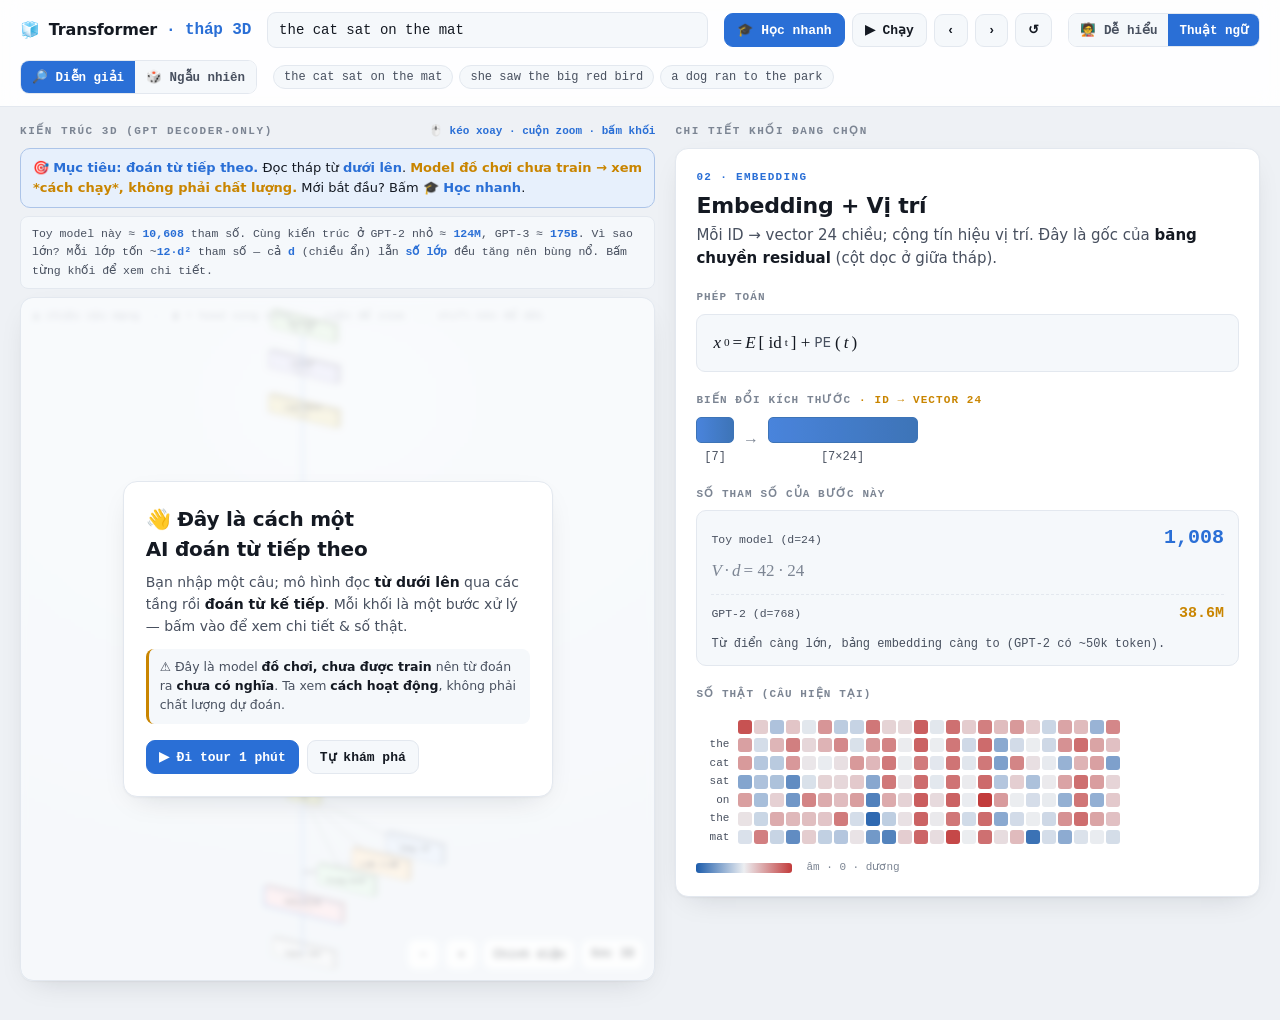
==== commit 6809649c: "Add beginner onboarding: guided tour, simple labels, attention arcs - 🎓 Học nhanh: 11-step guided to" ====
--- a/index.html
+++ b/index.html
@@ -161,6 +161,27 @@
   #tip{position:fixed;z-index:100;pointer-events:none;opacity:0;transition:opacity .1s;background:var(--ink);color:var(--surface);font-family:var(--mono);font-size:12px;padding:6px 9px;border-radius:7px;box-shadow:var(--shadow);white-space:nowrap}
   #tip .v{font-weight:700}
   :root[data-theme="dark"] #tip,:root:not([data-theme="light"]) #tip{color:#0b0e13}
+  .purpose{background:var(--accent-soft);border:1px solid color-mix(in srgb,var(--accent) 30%,var(--line));border-radius:10px;padding:9px 12px;margin-bottom:8px;font-size:13px;color:var(--ink);line-height:1.55}
+  .purpose b{color:var(--accent)}.purpose .warn{color:var(--gold);font-weight:600}
+  .introveil{position:absolute;inset:0;z-index:8;display:flex;align-items:center;justify-content:center;padding:18px;background:color-mix(in srgb,var(--surface) 72%,transparent);backdrop-filter:blur(3px)}
+  .introveil.hidden{display:none}
+  .introcard{max-width:430px;background:var(--surface);border:1px solid var(--line);border-radius:14px;box-shadow:var(--shadow);padding:22px}
+  .introcard h3{margin:0 0 8px;font-size:20px;letter-spacing:-.01em;text-wrap:balance}
+  .introcard p{margin:0 0 10px;font-size:14px;color:var(--ink-2);line-height:1.55}.introcard p b{color:var(--ink)}
+  .introcard .warn{font-size:12.5px;color:var(--ink-2);background:var(--surface-2);border-left:3px solid var(--gold);border-radius:8px;padding:9px 11px;margin:12px 0 16px}
+  .introcard .warn b{color:var(--ink)}
+  .introcard .row{display:flex;gap:8px;flex-wrap:wrap}
+  .tourcard{position:absolute;left:12px;right:12px;bottom:12px;z-index:9;background:var(--surface);border:1px solid var(--accent);border-radius:12px;box-shadow:var(--shadow);padding:13px 15px;display:none}
+  .tourcard.on{display:block}
+  .tourcard .ti{font-family:var(--mono);font-size:10.5px;letter-spacing:.1em;text-transform:uppercase;color:var(--accent);font-weight:700}
+  .tourcard h4{margin:3px 0 0;font-size:15.5px}
+  .tourcard p{margin:5px 0 0;font-size:13.5px;color:var(--ink-2);line-height:1.5}
+  .tourcard .tc{display:flex;justify-content:space-between;align-items:center;margin-top:11px;gap:10px;flex-wrap:wrap}
+  .tourcard .dots{display:flex;gap:4px;flex-wrap:wrap}
+  .tourcard .d{width:6px;height:6px;border-radius:50%;background:var(--line)}.tourcard .d.on{background:var(--accent)}
+  .arcwrap{border:1px solid var(--line);border-radius:9px;background:var(--surface-2);padding:6px 8px;margin-top:4px}
+  .arcsvg{width:100%;height:auto;display:block;font-family:var(--mono)}
+  .arctok{font-size:12px}.archint{font-size:9.5px;fill:var(--muted)}
   @media (prefers-reduced-motion:reduce){*{transition:none!important;animation:none!important}}
 </style>
 
@@ -168,10 +189,15 @@
   <div class="brand">🧊 <span>Transformer</span> <span class="b">· tháp 3D</span></div>
   <input id="input" type="text" value="the cat sat on the mat" autocomplete="off" spellcheck="false">
   <div class="ctrls">
-    <button class="btn primary" id="run">▶ Chạy</button>
+    <button class="btn primary" id="tourbtn" title="Hướng dẫn cho người mới">🎓 Học nhanh</button>
+    <button class="btn" id="run">▶ Chạy</button>
     <button class="btn" id="prev" title="Bước trước">‹</button>
     <button class="btn" id="next" title="Bước sau">›</button>
     <button class="btn" id="reset" title="Về đầu">↺</button>
+  </div>
+  <div class="seg" id="simpleseg" title="Nhãn dễ hiểu hay thuật ngữ">
+    <button data-s="1" aria-pressed="false">🧑‍🏫 Dễ hiểu</button>
+    <button data-s="0" aria-pressed="true">Thuật ngữ</button>
   </div>
   <div class="seg" id="modeseg" title="Chế độ trọng số">
     <button data-m="interp" aria-pressed="true">🔎 Diễn giải</button>
@@ -182,7 +208,8 @@
 
 <div class="app">
   <div class="stage3d">
-    <p class="panelabel"><span>Kiến trúc 3D (GPT decoder-only)</span><span class="hint">🖱️ kéo để xoay · bấm khối để xem</span></p>
+    <p class="panelabel"><span>Kiến trúc 3D (GPT decoder-only)</span><span class="hint">🖱️ kéo xoay · cuộn zoom · bấm khối</span></p>
+    <div class="purpose" id="purpose"></div>
     <div class="paramtotal" id="ptotal"></div>
     <div class="scene-wrap" id="sceneWrap">
       <div id="scene"></div>
@@ -193,6 +220,14 @@
         <button class="btn" id="vFront">Chính diện</button>
         <button class="btn" id="vIso">Góc 3D</button>
       </div>
+      <div class="tourcard" id="tourcard"><span class="ti" id="tstep"></span><h4 id="ttitle"></h4><p id="ttext"></p>
+        <div class="tc"><div class="dots" id="tdots"></div><div class="ctrls"><button class="btn" id="tprev">‹ Trước</button><button class="btn primary" id="tnext">Tiếp ›</button><button class="btn" id="texit">Thoát</button></div></div></div>
+      <div class="introveil" id="introveil"><div class="introcard">
+        <h3>👋 Đây là cách một AI đoán từ tiếp theo</h3>
+        <p>Bạn nhập một câu; mô hình đọc <b>từ dưới lên</b> qua các tầng rồi <b>đoán từ kế tiếp</b>. Mỗi khối là một bước xử lý — bấm vào để xem chi tiết &amp; số thật.</p>
+        <div class="warn">⚠️ Đây là model <b>đồ chơi, chưa được train</b> nên từ đoán ra <b>chưa có nghĩa</b>. Ta xem <b>cách hoạt động</b>, không phải chất lượng dự đoán.</div>
+        <div class="row"><button class="btn primary" id="introTour">▶ Đi tour 1 phút</button><button class="btn" id="introSkip">Tự khám phá</button></div>
+      </div></div>
     </div>
   </div>
   <div>
@@ -278,28 +313,28 @@
 const truncate=(s,n)=>s.length>n?s.slice(0,n-1)+'…':s;
 
 /* ================= 3D SCENE ================= */
-let yaw=-0.62,pitch=0.34,zoom=1,panX=0,panY=0,lastVB=null,vbBase=null,spotlight=false;
+let yaw=-0.62,pitch=0.34,zoom=1,panX=0,panY=0,lastVB=null,vbBase=null,spotlight=false,simple=false,tourStep=-1,poseAnim=null;
 const stepOf=id=>FLOW.indexOf(id);
 function shade(hex,f){const c=hex2rgb(hex);return`rgb(${Math.round(c[0]*(1-f))},${Math.round(c[1]*(1-f))},${Math.round(c[2]*(1-f))})`;}
 const FILL={io:'#e7ebef',embed:'#f7d1d7',add:'#e9edb0',mlp:'#bfe1f0',norm:'#e5dba6',linear:'#d2d3f0',softmax:'#cfe9cf',h0:'#cfe0f7',h1:'#f8dcb4',h2:'#cdeeda'};
 let SCENE={cards:[],links:[],labels:[]};
 function build3D(){const cards=[],links=[],labels=[];const xO=158,zH=98;const interp=!!W.interp;
   const card=(id,x,y,z,w,h,type,title,sub)=>cards.push({id,x,y,z,w,h,type,title,sub});
-  card('token',0,0,0,120,30,'io','Token hoá','');
-  card('embed',0,86,0,150,34,'embed','Embedding','+ vị trí');
+  card('token',0,0,0,124,30,'io',simple?'Cắt thành từ':'Token hoá',simple?'token hoá':'');
+  card('embed',0,86,0,158,34,'embed',simple?'Từ → số':'Embedding',simple?'embedding':'+ vị trí');
   const geo={};
   [0,1].forEach(b=>{const base=190+b*350;const attnY=base,add1Y=base+92,mlpY=base+176,add2Y=base+258;
     geo[b]={attnY,add1Y,mlpY,add2Y};
-    for(let hh=0;hh<3;hh++)card(`b${b}-attn`,xO,attnY,(hh-1)*zH,110,32,'h'+hh,interp?HEAD_SHORT[hh]:('Head '+(hh+1)),'');
+    for(let hh=0;hh<3;hh++)card(`b${b}-attn`,xO,attnY,(hh-1)*zH,114,34,'h'+hh,interp?HEAD_SHORT[hh]:('Head '+(hh+1)),simple?'chú ý':'');
     card(`b${b}-add1`,0,add1Y,0,60,28,'add','＋','');
-    card(`b${b}-mlp`,xO,mlpY,0,124,34,'mlp','MLP','FFN');
+    card(`b${b}-mlp`,xO,mlpY,0,130,34,'mlp',simple?'Suy nghĩ thêm':'MLP',simple?'MLP':'FFN');
     card(`b${b}-add2`,0,add2Y,0,60,28,'add','＋','');
     labels.push({x:-150,y:(attnY+add2Y)/2,z:0,text:'Block '+(b+1)});
   });
   const lnfY=190+2*350+70,logY=lnfY+78,smY=logY+72;
-  card('lnf',0,lnfY,0,140,30,'norm','LayerNorm','cuối');
-  card('logits',0,logY,0,124,30,'linear','Linear','logits');
-  card('sample',0,smY,0,124,30,'softmax','Softmax','xác suất');
+  card('lnf',0,lnfY,0,140,30,'norm',simple?'Cân chỉnh':'LayerNorm',simple?'LayerNorm':'cuối');
+  card('logits',0,logY,0,140,30,'linear',simple?'Chấm điểm từ':'Linear',simple?'Linear':'logits');
+  card('sample',0,smY,0,130,30,'softmax',simple?'Chọn từ':'Softmax',simple?'Softmax':'xác suất');
   // spine (residual highway) segments between consecutive spine anchors
   const spineY=[0,86,geo[0].add1Y,geo[0].add2Y,geo[1].add1Y,geo[1].add2Y,lnfY,logY,smY];
   const spineStep=['embed','embed','b0-add1','b0-add2','b1-add1','b1-add2','lnf','logits','sample'];
@@ -423,7 +458,10 @@
       const tabs=`<div class="tabs" id="htabs">`+Array.from({length:CFG.H},(_,hh)=>`<button class="tab" aria-selected="${hh===curHead}" data-h="${hh}" style="border-color:${css(HROLE[hh])};${hh===curHead?`background:${css(HROLE[hh])}`:''}">${interp?HEAD_ROLES[hh]:'Head '+(hh+1)}</button>`).join('')+`</div>`;
       const hd=L.heads[curHead];const wrap=document.createElement('div');
       const colW=rl.map((w,i)=>(w.length>5?w.slice(0,4)+'…':w));
-      wrap.innerHTML=`<div class="d-sec">Trọng số chú ý A — head đang chọn</div>${tabs}<div class="heatscroll">${heatHTML(hd.A,{diverging:false,text:true,cell:rec.T>7?30:34,rowLabels:rl,colLabels:colW})}</div><div class="legend"><span class="bar seqbar"></span> 0 → 1 · mỗi hàng tổng = 1 · hàng = từ hỏi, cột = từ được nhìn (trái→phải theo thứ tự câu)</div>`;
+      wrap.innerHTML=`<div class="d-sec">Ai nhìn ai? — head đang chọn</div>${tabs}
+        <div class="d-mean" style="font-size:13.5px;margin:2px 0 8px">Mỗi <b>từ bên trái</b> (đang hỏi) nối tới <b>từ bên phải</b> mà nó chú ý — cung càng đậm = chú ý càng nhiều. <span class="cm">Q = câu hỏi mỗi từ đặt ra · K = "nhãn" để so khớp · V = nội dung được lấy về.</span></div>
+        ${attnArcs(hd.A,rl,css(HROLE[curHead]))}
+        <div class="d-sec">Cùng dữ liệu, dạng bảng số (ma trận A)</div><div class="heatscroll">${heatHTML(hd.A,{diverging:false,text:true,cell:rec.T>7?30:34,rowLabels:rl,colLabels:colW})}</div><div class="legend"><span class="bar seqbar"></span> 0 → 1 · mỗi hàng tổng = 1 · hàng = từ hỏi, cột = từ được nhìn</div>`;
       D.appendChild(wrap);D.querySelectorAll('#htabs .tab').forEach(t=>t.onclick=()=>{curHead=+t.dataset.h;buildDetail(id);});return;}
     if(op==='add1'||op==='add2'){const M=op==='add1'?L.hMid:L.hOut;const src=op==='add1'?'Attention':'MLP';D.innerHTML=detailShell({stage:`Block ${bi+1}`,title:'Cộng residual (skip)',crumb,
       mean:`Điểm hợp nhất ⊕ trên "băng chuyền": kết quả ${src} được <b>cộng thẳng</b> vào residual đi qua (đường thẳng dọc trong 3D). Chỉ thêm, không xoá — nhờ đó thông tin cũ được giữ và gradient chảy tốt.`,
@@ -487,6 +525,60 @@
 $('prev').onclick=()=>{stopRun();spotlight=true;stepTo((runIdx<=0?1:runIdx)-1,false);};
 $('reset').onclick=()=>{stopRun();runIdx=-1;renderScene();select('token');};
 
+/* ================= ATTENTION ARCS (detail) ================= */
+function attnArcs(A,rl,hcol){const T=A.length;const rowH=Math.max(19,Math.min(30,190/T)),padY=15,leftX=94,rightX=300,Wv=360,Hv=T*rowH+padY*2;
+  const yy=i=>padY+8+i*rowH+rowH/2;let s=`<svg class="arcsvg" viewBox="0 0 ${Wv} ${Hv}" role="img">`;
+  s+=`<text x="${leftX}" y="11" text-anchor="end" class="archint">từ đang hỏi</text><text x="${rightX}" y="11" text-anchor="start" class="archint">nhìn về từ</text>`;
+  for(let i=0;i<T;i++)for(let j=0;j<=i;j++){const w=A[i][j];if(w<0.06)continue;const y1=yy(i),y2=yy(j),mx=(leftX+rightX)/2+30;
+    s+=`<path d="M ${leftX} ${y1} C ${mx} ${y1}, ${mx} ${y2}, ${rightX} ${y2}" fill="none" stroke="${hcol}" stroke-width="${(0.6+w*5).toFixed(2)}" stroke-linecap="round" opacity="${(0.14+0.8*w).toFixed(2)}"/>`;}
+  for(let i=0;i<T;i++){const y=yy(i);
+    s+=`<circle cx="${leftX}" cy="${y}" r="3" fill="${css('--accent')}"/><text x="${leftX+7}" y="${y+4}" text-anchor="start" class="arctok" fill="${css('--ink')}">${rl[i]}</text>`;
+    s+=`<circle cx="${rightX}" cy="${y}" r="2.5" fill="${css('--muted')}"/><text x="${rightX-7}" y="${y+4}" text-anchor="end" class="arctok" fill="${css('--ink-2')}">${rl[i]}</text>`;}
+  return `<div class="arcwrap">${s}</svg></div>`;}
+
+/* ================= GUIDED TOUR ================= */
+const TOUR=[
+ {node:null,title:'Toàn cảnh',text:'Đây là một mô hình ngôn ngữ tí hon. Nhiệm vụ: đoán TỪ TIẾP THEO của câu. Nó đọc từ DƯỚI (câu vào) lên TRÊN (từ đoán). Ta đi từng bước nhé.',yaw:-0.62,pitch:0.34,zoom:1},
+ {node:'token',title:'1 · Cắt thành từ',text:'Máy không đọc chữ. Câu được cắt thành từ, mỗi từ đổi thành một con số (ID).',zoom:2.7},
+ {node:'embed',title:'2 · Biến từ thành số có ý nghĩa',text:'Mỗi ID → một vector (toạ độ ý nghĩa), cộng thêm thông tin vị trí. Đây là điểm xuất phát của “băng chuyền” chạy dọc tháp.',zoom:2.7},
+ {node:'b0-attn',title:'3 · Attention — các từ nhìn nhau',text:'Trái tim của transformer. Mỗi từ nhìn lại các từ trước và lấy thông tin cần. Có 3 “chuyên gia” (head) chạy SONG SONG — 3 tấm tách theo chiều sâu ở đây.',yaw:-1.02,pitch:0.18,zoom:2.4},
+ {node:'b0-add1',title:'4 · Cộng vào băng chuyền',text:'Kết quả attention được CỘNG thẳng vào băng chuyền — chỉ thêm, không xoá (gọi là residual).',zoom:2.8},
+ {node:'b0-mlp',title:'5 · Mỗi từ tự suy nghĩ thêm',text:'Sau khi trao đổi thông tin, mỗi từ tự xử lý một mình qua một mạng nhỏ (MLP) — nơi chứa phần lớn “kiến thức”.',zoom:2.7},
+ {node:'b1-attn',title:'6 · Lặp lại nhiều tầng',text:'Toàn bộ khối trên lặp lại (ở đây 2 tầng; GPT thật có hàng chục) để hiểu ngày càng sâu.',yaw:-1.02,pitch:0.18,zoom:2.1},
+ {node:'lnf',title:'7 · Cân chỉnh cuối',text:'Một bước chuẩn hoá cuối cùng trước khi ra quyết định.',zoom:2.8},
+ {node:'logits',title:'8 · Chấm điểm mọi từ',text:'So khớp với TỪNG từ trong từ điển: từ nào hợp làm từ tiếp theo? Mỗi từ được một điểm số.',zoom:2.7},
+ {node:'sample',title:'9 · Chọn ra từ',text:'Đổi điểm thành phần trăm (softmax) rồi chọn một từ — đó là từ mô hình đoán! Nối vào câu và lặp lại để sinh tiếp.',zoom:2.7},
+ {node:null,title:'Xong! Giờ tự khám phá',text:'Kéo để xoay, cuộn để zoom, BẤM vào bất kỳ khối nào để xem phép toán & số thật. Bật “🧑‍🏫 Dễ hiểu” để đổi nhãn, hay “▶ Chạy” để xem đèn chạy qua từng bước.',yaw:-0.62,pitch:0.34,zoom:1},
+];
+function focusPan(nodeId,y2,p2,z2){const cy=Math.cos(y2),sy=Math.sin(y2),cp=Math.cos(p2),sp=Math.sin(p2);
+  const pr=p=>{const x1=p[0]*cy+p[2]*sy,z1=-p[0]*sy+p[2]*cy,yv=p[1]*cp-z1*sp;return{x:x1,y:-yv};};
+  let mnx=1e9,mny=1e9,mxx=-1e9,mxy=-1e9;const acc=p=>{const q=pr(p);if(q.x<mnx)mnx=q.x;if(q.x>mxx)mxx=q.x;if(q.y<mny)mny=q.y;if(q.y>mxy)mxy=q.y;};
+  for(const c of SCENE.cards){const hw=c.w/2,hh=c.h/2;acc([c.x-hw,c.y-hh,c.z]);acc([c.x+hw,c.y-hh,c.z]);acc([c.x-hw,c.y+hh,c.z]);acc([c.x+hw,c.y+hh,c.z]);}
+  for(const l of SCENE.links){acc(l.a);acc(l.b);}
+  const bcx=(mnx+mxx)/2,bcy=(mny+mxy)/2;const nd=SCENE.cards.find(c=>c.id===nodeId)||{x:0,y:0,z:0};const q=pr([nd.x,nd.y,nd.z]);
+  return{panX:q.x-bcx,panY:q.y-bcy};}
+function animatePose(y2,p2,z2,px2,py2){const y0=yaw,p0=pitch,z0=zoom,x0=panX,pY0=panY,t0=performance.now(),dur=matchMedia('(prefers-reduced-motion:reduce)').matches?0:720;
+  if(poseAnim)cancelAnimationFrame(poseAnim);const ease=t=>t<.5?2*t*t:1-Math.pow(-2*t+2,2)/2;
+  (function fr(now){const t=dur?Math.min(1,(now-t0)/dur):1,e=ease(t);yaw=y0+(y2-y0)*e;pitch=p0+(p2-p0)*e;zoom=z0+(z2-z0)*e;panX=x0+(px2-x0)*e;panY=pY0+(py2-py0)*e;renderScene();if(t<1)poseAnim=requestAnimationFrame(fr);else poseAnim=null;})(performance.now());}
+function tourGoto(k){k=Math.max(0,Math.min(TOUR.length-1,k));tourStep=k;const s=TOUR[k];
+  const y2=s.yaw!=null?s.yaw:yaw,p2=s.pitch!=null?s.pitch:pitch,z2=s.zoom!=null?s.zoom:2.4;
+  let tpx=0,tpy=0;if(s.node){const f=focusPan(s.node,y2,p2,z2);tpx=f.panX;tpy=f.panY;}
+  animatePose(y2,p2,z2,tpx,tpy);
+  if(s.node){spotlight=true;runIdx=FLOW.indexOf(s.node);selId=s.node;buildDetail(s.node);}else{spotlight=false;runIdx=-1;}
+  applyStates();
+  $('tstep').textContent='Bước '+(k+1)+' / '+TOUR.length;$('ttitle').textContent=s.title;$('ttext').textContent=s.text;
+  $('tdots').innerHTML=TOUR.map((_,i)=>`<span class="d ${i===k?'on':''}"></span>`).join('');
+  $('tprev').disabled=k===0;$('tnext').textContent=k===TOUR.length-1?'Xong ✓':'Tiếp ›';}
+function tourStart(){stopRun();$('introveil').classList.add('hidden');$('tourcard').classList.add('on');tourGoto(0);}
+function tourEnd(){$('tourcard').classList.remove('on');spotlight=false;runIdx=-1;tourStep=-1;applyStates();}
+$('tourbtn').onclick=tourStart;
+$('introTour').onclick=tourStart;
+$('introSkip').onclick=()=>$('introveil').classList.add('hidden');
+$('tnext').onclick=()=>{if(tourStep>=TOUR.length-1)tourEnd();else tourGoto(tourStep+1);};
+$('tprev').onclick=()=>tourGoto(tourStep-1);
+$('texit').onclick=tourEnd;
+$('simpleseg').querySelectorAll('button').forEach(b=>b.onclick=()=>{simple=b.dataset.s==='1';$('simpleseg').querySelectorAll('button').forEach(x=>x.setAttribute('aria-pressed',x===b));build3D();renderScene();});
+
 /* ================= CONTROLS ================= */
 const EXAMPLES=["the cat sat on the mat","she saw the big red bird","a dog ran to the park"];
 $('examples').innerHTML=EXAMPLES.map(s=>`<button class="chip" data-s="${s}">${s}</button>`).join('');
@@ -498,6 +590,7 @@
 addEventListener('resize',scheduleRender);
 
 $('ptotal').innerHTML='Toy model này ≈ <b>'+TOTP.toLocaleString('en-US')+'</b> tham số. Cùng kiến trúc ở GPT-2 nhỏ ≈ <b>124M</b>, GPT-3 ≈ <b>175B</b>. Vì sao lớn? Mỗi lớp tốn ~<b>12·d²</b> tham số — cả <b>d</b> (chiều ẩn) lẫn <b>số lớp</b> đều tăng nên bùng nổ. Bấm từng khối để xem chi tiết.';
+$('purpose').innerHTML='🎯 <b>Mục tiêu: đoán từ tiếp theo.</b> Đọc tháp từ <b>dưới lên</b>. <span class="warn">Model đồ chơi chưa train → xem *cách chạy*, không phải chất lượng.</span> Mới bắt đầu? Bấm <b>🎓 Học nhanh</b>.';
 rec=forward(tokenize($('input').value),W);build3D();renderScene();select('embed');
 </script>
 
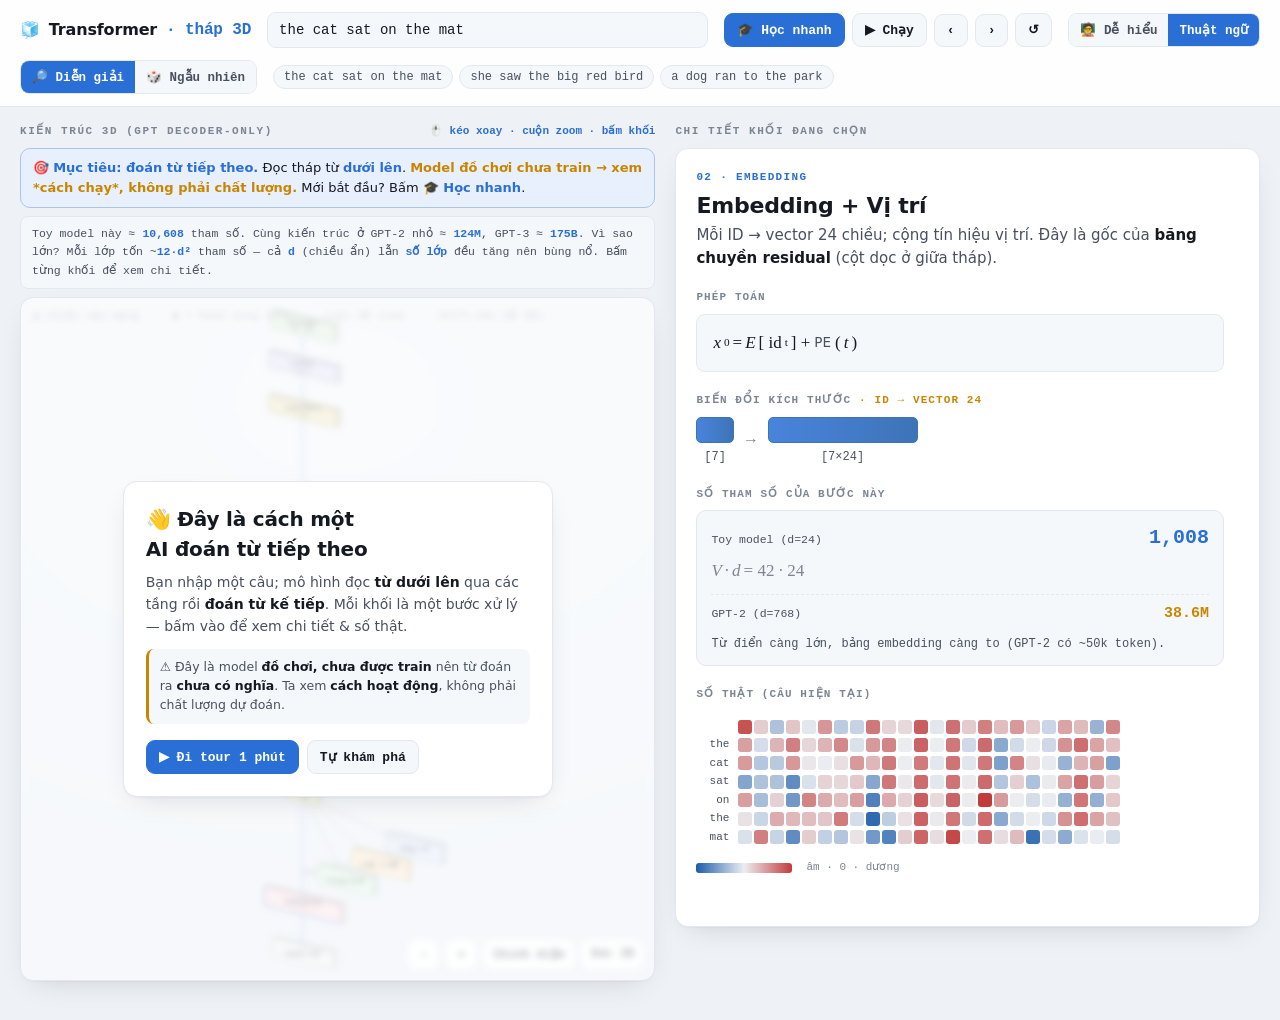
==== commit 754294a2: "Give the detail panel its own scroll on wide screens Right column is now sticky and viewport-tall wi" ====
--- a/index.html
+++ b/index.html
@@ -90,6 +90,10 @@
   .scene-wrap.spot .axhint{color:#8792a3}
   .lbl3{fill:var(--ink-2);font-family:var(--mono);font-weight:800;pointer-events:none}
   .detail{background:var(--surface);border:1px solid var(--line);border-radius:var(--radius);box-shadow:var(--shadow);padding:20px;min-height:420px}
+  @media(min-width:921px){
+    .rightcol{position:sticky;top:78px;height:calc(100vh - 96px);display:flex;flex-direction:column;min-height:0}
+    .rightcol>.detail{flex:1 1 auto;overflow-y:auto;min-height:0;scrollbar-gutter:stable}
+  }
   .d-stage{font-family:var(--mono);font-size:11px;letter-spacing:.12em;text-transform:uppercase;color:var(--accent);font-weight:700}
   .d-title{font-size:22px;font-weight:800;letter-spacing:-.01em;margin:4px 0 2px}
   .d-crumb{font-family:var(--mono);font-size:11.5px;color:var(--muted);margin-bottom:12px}
@@ -230,7 +234,7 @@
       </div></div>
     </div>
   </div>
-  <div>
+  <div class="rightcol">
     <p class="panelabel"><span>Chi tiết khối đang chọn</span></p>
     <div class="detail" id="detail"></div>
   </div>
@@ -559,7 +563,7 @@
   return{panX:q.x-bcx,panY:q.y-bcy};}
 function animatePose(y2,p2,z2,px2,py2){const y0=yaw,p0=pitch,z0=zoom,x0=panX,pY0=panY,t0=performance.now(),dur=matchMedia('(prefers-reduced-motion:reduce)').matches?0:720;
   if(poseAnim)cancelAnimationFrame(poseAnim);const ease=t=>t<.5?2*t*t:1-Math.pow(-2*t+2,2)/2;
-  (function fr(now){const t=dur?Math.min(1,(now-t0)/dur):1,e=ease(t);yaw=y0+(y2-y0)*e;pitch=p0+(p2-p0)*e;zoom=z0+(z2-z0)*e;panX=x0+(px2-x0)*e;panY=pY0+(py2-py0)*e;renderScene();if(t<1)poseAnim=requestAnimationFrame(fr);else poseAnim=null;})(performance.now());}
+  (function fr(now){const t=dur?Math.min(1,(now-t0)/dur):1,e=ease(t);yaw=y0+(y2-y0)*e;pitch=p0+(p2-p0)*e;zoom=z0+(z2-z0)*e;panX=x0+(px2-x0)*e;panY=pY0+(py2-pY0)*e;renderScene();if(t<1)poseAnim=requestAnimationFrame(fr);else poseAnim=null;})(performance.now());}
 function tourGoto(k){k=Math.max(0,Math.min(TOUR.length-1,k));tourStep=k;const s=TOUR[k];
   const y2=s.yaw!=null?s.yaw:yaw,p2=s.pitch!=null?s.pitch:pitch,z2=s.zoom!=null?s.zoom:2.4;
   let tpx=0,tpy=0;if(s.node){const f=focusPan(s.node,y2,p2,z2);tpx=f.panX;tpy=f.panY;}
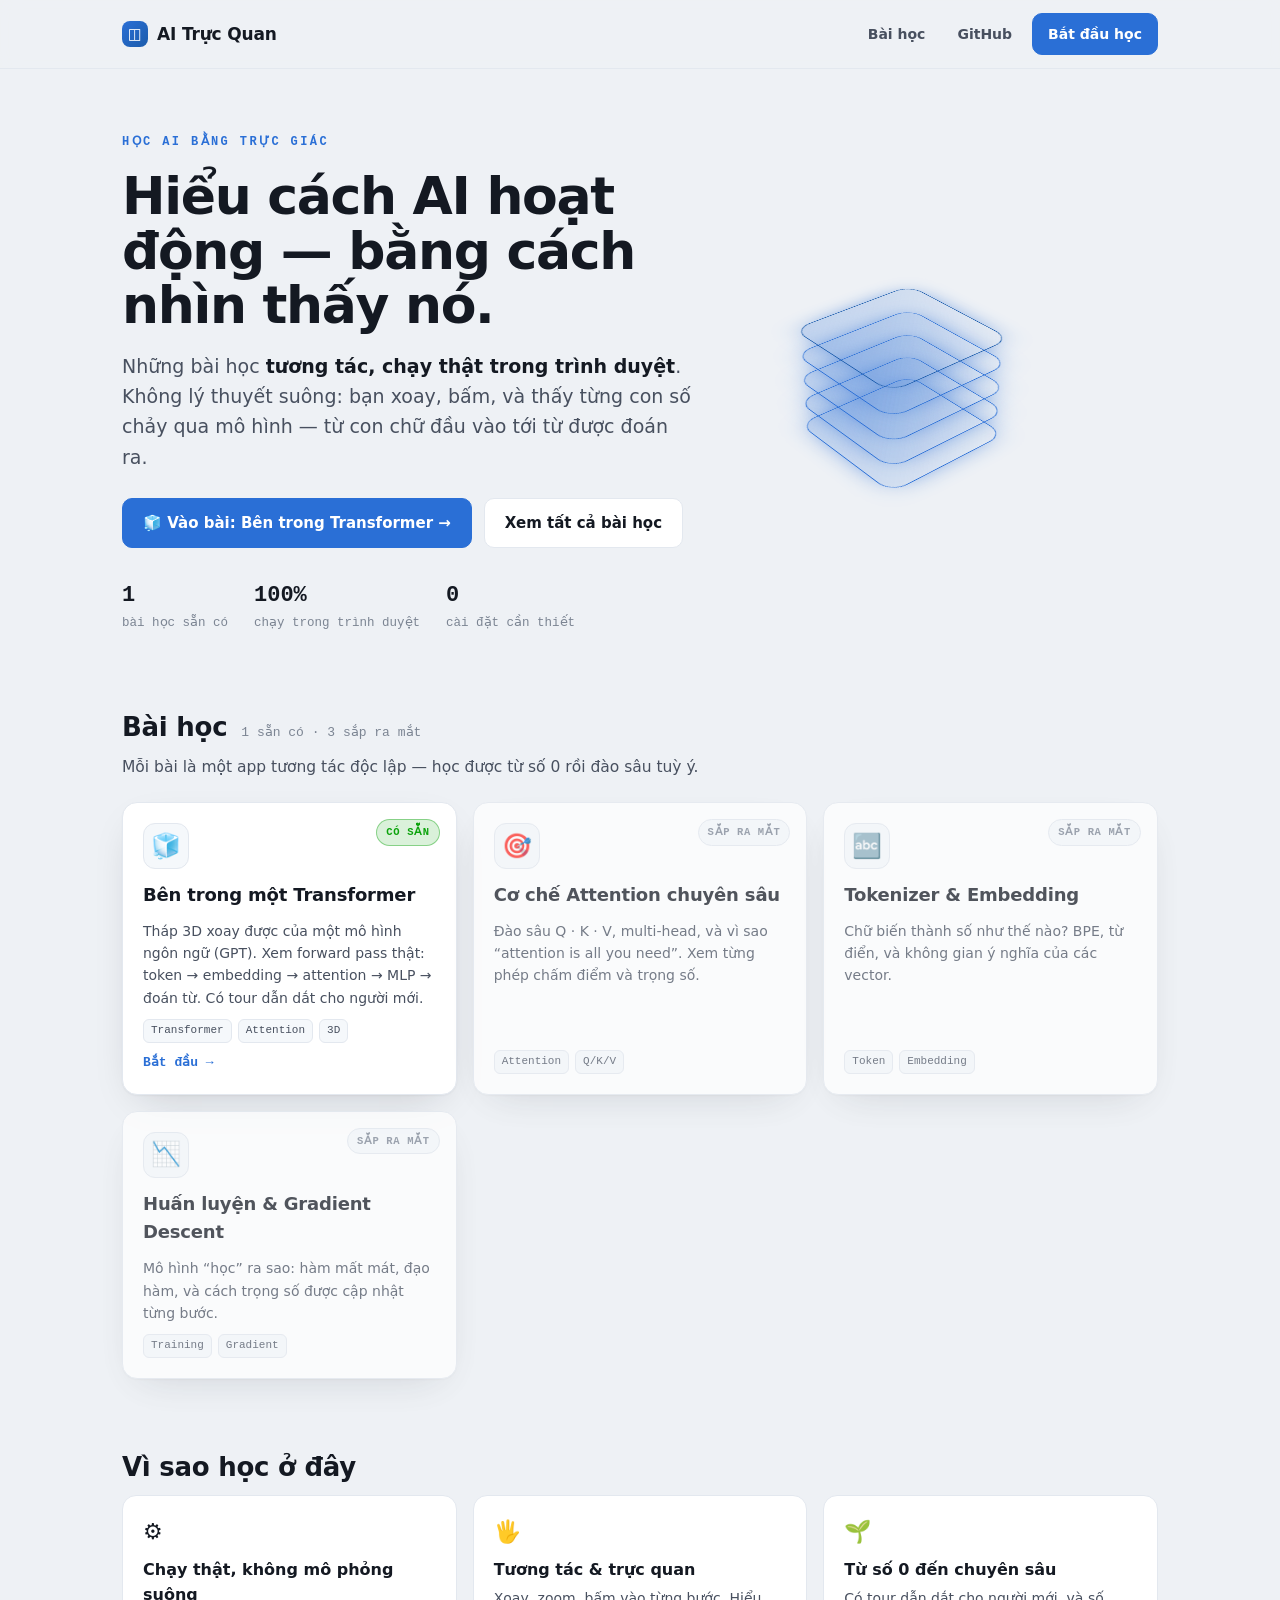
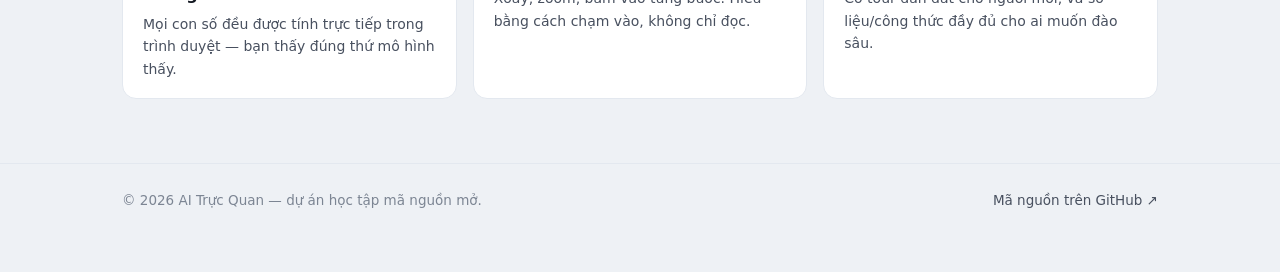
==== commit b264c4ef: "Restructure into a learning site: landing + Transformer lesson - index.html is now a landing page (A" ====
--- a/index.html
+++ b/index.html
@@ -1,601 +1,189 @@
 <!doctype html>
 <html lang="vi">
+<head>
 <meta charset="utf-8">
 <meta name="viewport" content="width=device-width, initial-scale=1">
 <meta name="color-scheme" content="light dark">
-<meta name="description" content="Truc quan hoa 3D mot Transformer (GPT decoder-only) - forward pass that trong trinh duyet">
-<title>Transformer — Tháp 3D (GPT decoder-only)</title>
+<meta name="description" content="AI Trực Quan — học cách các mô hình AI hoạt động bằng những bài học tương tác, chạy thật trong trình duyệt.">
+<title>AI Trực Quan — Học AI bằng cách nhìn thấy nó</title>
 <style>
   :root{
     color-scheme:light;
     --bg:#eef1f5;--surface:#ffffff;--surface-2:#f5f8fb;
     --ink:#141922;--ink-2:#48505f;--muted:#7c8593;
     --line:#e3e8ef;--accent:#2a6fd6;--accent-2:#1c5cab;--accent-ink:#fff;--accent-soft:#e7f0fc;
-    --heat-neg:#1c5cab;--heat-mid:#eceef1;--heat-pos:#c23b3b;--seq-lo:#eaf2fd;--seq-hi:#184f95;
-    --h0:#2a78d6;--h1:#eb6834;--h2:#1baf7a;--good:#0ca30c;--gold:#c98500;
-    --scene-bg1:#eaf0f7;--scene-bg2:#dde6f0;
-    --shadow:0 1px 2px rgba(16,22,34,.04),0 10px 30px -14px rgba(16,22,34,.18);
-    --radius:13px;--sans:system-ui,-apple-system,"Segoe UI",Roboto,Helvetica,Arial,sans-serif;
+    --good:#0ca30c;--gold:#c98500;
+    --shadow:0 1px 2px rgba(16,22,34,.04),0 14px 40px -18px rgba(16,22,34,.22);
+    --sans:system-ui,-apple-system,"Segoe UI",Roboto,Helvetica,Arial,sans-serif;
     --mono:ui-monospace,"Cascadia Code","JetBrains Mono","SF Mono",Menlo,Consolas,monospace;
   }
-  @media (prefers-color-scheme:dark){:root:not([data-theme="light"]){
+  @media (prefers-color-scheme:dark){:root{
     color-scheme:dark;--bg:#0b0e13;--surface:#141922;--surface-2:#10151c;
     --ink:#e9edf3;--ink-2:#a6b0be;--muted:#6e7784;--line:#242c37;
     --accent:#4a92ee;--accent-2:#6aa8f0;--accent-ink:#0b0e13;--accent-soft:#16273c;
-    --heat-neg:#6aa8f0;--heat-mid:#1f2731;--heat-pos:#ec7a7a;--seq-lo:#0f2035;--seq-hi:#7ab0f2;
-    --h0:#3987e5;--h1:#e8794a;--h2:#2bc189;--good:#2fce6a;--gold:#e0a53a;
-    --scene-bg1:#0f151d;--scene-bg2:#0a0e14;
-    --shadow:0 1px 2px rgba(0,0,0,.3),0 12px 34px -16px rgba(0,0,0,.7);
+    --good:#2fce6a;--gold:#e0a53a;
+    --shadow:0 1px 2px rgba(0,0,0,.3),0 16px 46px -20px rgba(0,0,0,.75);
   }}
-  :root[data-theme="dark"]{
-    color-scheme:dark;--bg:#0b0e13;--surface:#141922;--surface-2:#10151c;
-    --ink:#e9edf3;--ink-2:#a6b0be;--muted:#6e7784;--line:#242c37;
-    --accent:#4a92ee;--accent-2:#6aa8f0;--accent-ink:#0b0e13;--accent-soft:#16273c;
-    --heat-neg:#6aa8f0;--heat-mid:#1f2731;--heat-pos:#ec7a7a;--seq-lo:#0f2035;--seq-hi:#7ab0f2;
-    --h0:#3987e5;--h1:#e8794a;--h2:#2bc189;--good:#2fce6a;--gold:#e0a53a;
-    --scene-bg1:#0f151d;--scene-bg2:#0a0e14;
-    --shadow:0 1px 2px rgba(0,0,0,.3),0 12px 34px -16px rgba(0,0,0,.7);
-  }
   *{box-sizing:border-box}
-  body{margin:0;background:var(--bg);color:var(--ink);font-family:var(--sans);line-height:1.5;-webkit-font-smoothing:antialiased}
-  .mono{font-family:var(--mono)}
-  button{font-family:var(--mono);cursor:pointer}
-  :focus-visible{outline:2px solid var(--accent);outline-offset:2px}
-  .topbar{position:sticky;top:0;z-index:20;background:color-mix(in srgb,var(--surface) 90%,transparent);backdrop-filter:blur(10px) saturate(1.4);border-bottom:1px solid var(--line)}
-  .topbar-in{max-width:1320px;margin:0 auto;padding:12px 20px;display:flex;flex-wrap:wrap;gap:12px 16px;align-items:center}
-  .brand{font-weight:800;letter-spacing:-.01em;font-size:16px;display:flex;align-items:center;gap:9px;white-space:nowrap}
-  .brand .b{font-family:var(--mono);color:var(--accent)}
-  input[type=text]{font-family:var(--mono);font-size:14px;color:var(--ink);background:var(--surface-2);border:1px solid var(--line);border-radius:9px;padding:9px 11px;min-width:190px;flex:1 1 210px}
-  .btn{font-size:13px;font-weight:600;border:1px solid var(--line);background:var(--surface-2);color:var(--ink);border-radius:9px;padding:8px 12px}
-  .btn:hover{border-color:var(--accent)}
+  html{scroll-behavior:smooth}
+  body{margin:0;background:var(--bg);color:var(--ink);font-family:var(--sans);line-height:1.6;-webkit-font-smoothing:antialiased}
+  a{color:inherit}
+  .wrap{max-width:1080px;margin:0 auto;padding:0 22px}
+
+  header.site{position:sticky;top:0;z-index:20;background:color-mix(in srgb,var(--bg) 82%,transparent);backdrop-filter:blur(10px) saturate(1.3);border-bottom:1px solid var(--line)}
+  .site-in{max-width:1080px;margin:0 auto;padding:13px 22px;display:flex;align-items:center;gap:16px}
+  .logo{display:flex;align-items:center;gap:9px;font-weight:800;letter-spacing:-.01em;font-size:17px;text-decoration:none}
+  .logo .mark{width:26px;height:26px;border-radius:8px;display:grid;place-items:center;background:linear-gradient(135deg,var(--accent),var(--accent-2));color:#fff;font-size:15px}
+  nav{margin-left:auto;display:flex;align-items:center;gap:8px}
+  .nav-link{font-size:14px;font-weight:600;color:var(--ink-2);text-decoration:none;padding:8px 12px;border-radius:9px}
+  .nav-link:hover{color:var(--ink);background:var(--surface-2)}
+  @media(max-width:560px){.nav-link{display:none}}
+  .btn{font-family:var(--sans);font-size:14px;font-weight:650;text-decoration:none;cursor:pointer;border:1px solid var(--line);background:var(--surface);color:var(--ink);border-radius:10px;padding:9px 15px;display:inline-flex;align-items:center;gap:7px;transition:transform .12s,border-color .2s,background .2s}
+  .btn:hover{border-color:var(--accent);transform:translateY(-1px)}
   .btn.primary{background:var(--accent);color:var(--accent-ink);border-color:var(--accent)}
   .btn.primary:hover{background:var(--accent-2)}
-  .seg{display:inline-flex;border:1px solid var(--line);border-radius:9px;overflow:hidden}
-  .seg button{border:0;background:var(--surface-2);color:var(--ink-2);padding:8px 11px;font-size:12.5px;font-weight:600}
-  .seg button[aria-pressed="true"]{background:var(--accent);color:var(--accent-ink)}
-  .ctrls{display:flex;gap:7px;align-items:center}
-  .examples{display:flex;flex-wrap:wrap;gap:6px}
-  .chip{font-family:var(--mono);font-size:12px;color:var(--ink-2);background:var(--surface-2);border:1px solid var(--line);border-radius:999px;padding:4px 10px}
-  .chip:hover{border-color:var(--accent);color:var(--ink)}
-  .app{max-width:1320px;margin:0 auto;padding:16px 20px 40px;display:grid;grid-template-columns:minmax(320px,1fr) minmax(330px,0.92fr);gap:20px;align-items:start}
-  @media(max-width:920px){.app{grid-template-columns:1fr}}
-  .panelabel{font-family:var(--mono);font-size:11px;letter-spacing:.14em;text-transform:uppercase;color:var(--muted);font-weight:600;margin:0 0 8px;display:flex;justify-content:space-between;align-items:center;gap:10px}
-  .panelabel .hint{text-transform:none;letter-spacing:0;color:var(--accent);font-weight:600}
-  .stage3d{position:sticky;top:78px}
-  .scene-wrap{height:min(76vh,780px);border:1px solid var(--line);border-radius:var(--radius);box-shadow:var(--shadow);overflow:hidden;position:relative;background:radial-gradient(120% 80% at 50% 15%,var(--scene-bg1),var(--scene-bg2))}
-  #scene{width:100%;height:100%;display:block;touch-action:none;cursor:grab}
-  .scene-wrap.grabbing #scene{cursor:grabbing}
-  .viewbtns{position:absolute;right:10px;bottom:10px;display:flex;gap:6px}
-  .viewbtns .btn{background:color-mix(in srgb,var(--surface) 85%,transparent);backdrop-filter:blur(4px);font-size:12px;padding:6px 9px}
-  .axhint{position:absolute;left:12px;top:10px;font-family:var(--mono);font-size:11px;color:var(--muted);pointer-events:none}
-  .axhint b{color:var(--ink-2)}
-  @media(max-width:920px){.stage3d{position:static}.scene-wrap{height:64vh}}
-  .c3t{fill:#1b1e25;font-family:var(--mono);font-weight:700;pointer-events:none}
-  .c3s{fill:#41464e;font-family:var(--mono);pointer-events:none}
-  .cface{transition:stroke .15s,filter .15s}
-  .cface.is-done{stroke:#1a8a4a;stroke-width:1.6}
-  .cface.is-sel{stroke:var(--accent);stroke-width:2}
-  .cface.is-active{stroke:var(--accent);stroke-width:2.6;filter:drop-shadow(0 0 5px color-mix(in srgb,var(--accent) 75%,transparent))}
-  .link3{stroke:var(--ink);stroke-width:1.5;fill:none;opacity:.42}
-  .link3.done{stroke:#1a8a4a;opacity:.68}
-  .link3.act{stroke:var(--accent);opacity:1;stroke-width:2.4}
-  .spine3{stroke:var(--accent);stroke-width:4.5;fill:none;opacity:.28;stroke-linecap:round}
-  .spine3.done{opacity:.55}
-  .spine3.act{opacity:.95;stroke-width:5.5}
-  .fc{transition:opacity .3s}
-  .f-dim{opacity:.09}
-  text.c3t.f-dim,text.c3s.f-dim{opacity:.1}
-  .l-dim{opacity:.05}
-  .scene-wrap.spot{background:radial-gradient(120% 80% at 50% 12%,#0c1220,#05070b)}
-  .scene-wrap.spot .axhint{color:#8792a3}
-  .lbl3{fill:var(--ink-2);font-family:var(--mono);font-weight:800;pointer-events:none}
-  .detail{background:var(--surface);border:1px solid var(--line);border-radius:var(--radius);box-shadow:var(--shadow);padding:20px;min-height:420px}
-  @media(min-width:921px){
-    .rightcol{position:sticky;top:78px;height:calc(100vh - 96px);display:flex;flex-direction:column;min-height:0}
-    .rightcol>.detail{flex:1 1 auto;overflow-y:auto;min-height:0;scrollbar-gutter:stable}
-  }
-  .d-stage{font-family:var(--mono);font-size:11px;letter-spacing:.12em;text-transform:uppercase;color:var(--accent);font-weight:700}
-  .d-title{font-size:22px;font-weight:800;letter-spacing:-.01em;margin:4px 0 2px}
-  .d-crumb{font-family:var(--mono);font-size:11.5px;color:var(--muted);margin-bottom:12px}
-  .d-mean{font-size:15px;color:var(--ink-2);max-width:60ch}.d-mean b{color:var(--ink)}
-  .d-sec{font-family:var(--mono);font-size:11px;letter-spacing:.1em;text-transform:uppercase;color:var(--muted);font-weight:600;margin:20px 0 8px}
-  .eq{color:var(--ink);background:var(--surface-2);border:1px solid var(--line);border-radius:9px;padding:14px 16px;overflow-x:auto}
-  .eq b{color:var(--accent)}.eq .cm{color:var(--muted);font-family:var(--mono);font-size:12px}
-  .eq .mono{font-family:var(--mono);font-size:13px}
-  .math{font-family:"Cambria Math",Cambria,Georgia,"Times New Roman",serif;font-size:17px;display:inline-flex;align-items:center;flex-wrap:wrap;gap:1px 3px;line-height:1.7}
-  .math .mi{font-style:italic}
-  .math .mop{font-style:normal;font-family:var(--sans);font-size:13.5px;color:var(--ink-2);padding:0 1px}
-  .math sub{font-size:.66em}.math sup{font-size:.66em}
-  .math .mparen{font-size:1.7em;font-weight:300;color:var(--muted)}
-  .mfrac{display:inline-flex;flex-direction:column;text-align:center;vertical-align:middle;margin:0 3px}
-  .mfrac .num{border-bottom:1.4px solid currentColor;padding:0 6px 1px}
-  .mfrac .den{padding:1px 6px 0}
-  .msqrt{display:inline-flex;align-items:flex-start}
-  .msqrt::before{content:"√";font-size:1.02em;line-height:1;margin-right:-1px}
-  .msqrt .rad{border-top:1.4px solid currentColor;padding:1px 3px 0}
-  .paramtotal{font-family:var(--mono);font-size:11.5px;color:var(--ink-2);background:var(--surface-2);border:1px solid var(--line);border-radius:8px;padding:8px 11px;margin-bottom:8px;line-height:1.6}
-  .paramtotal b{color:var(--accent)}
-  .pcard{background:var(--surface-2);border:1px solid var(--line);border-radius:10px;padding:12px 14px;font-family:var(--mono)}
-  .prow{display:flex;justify-content:space-between;align-items:baseline;gap:12px}
-  .prow .pk{font-size:11.5px;color:var(--ink-2)}
-  .prow .pv{font-size:20px;font-weight:800;color:var(--accent);font-variant-numeric:tabular-nums}
-  .prow.gpt{margin-top:8px;padding-top:8px;border-top:1px dashed var(--line)}
-  .prow.gpt .pv{font-size:15px;color:var(--gold)}
-  .pform{font-size:12.5px;color:var(--muted);margin:4px 0 0}
-  .pnote{font-size:12px;color:var(--ink-2);margin-top:9px;line-height:1.5}.pnote b{color:var(--ink)}
-  .shapeviz{display:flex;align-items:center;gap:12px;flex-wrap:wrap;font-family:var(--mono);font-size:12px}
-  .dimbox{display:flex;flex-direction:column;align-items:center;gap:5px}
-  .dimbar{height:26px;border-radius:5px;background:linear-gradient(90deg,var(--accent),var(--accent-2));opacity:.85;border:1px solid var(--accent-2)}
-  .dimbox .dl{color:var(--ink-2)}.shapeviz .arw{color:var(--muted);font-size:16px}.chgtag{font-family:var(--mono);font-size:11px;color:var(--gold);font-weight:700}
-  .heatscroll{overflow-x:auto;padding-bottom:4px;margin-top:4px}
-  .heat{display:inline-flex;flex-direction:column;gap:2px}
-  .hrow{display:flex;gap:2px;align-items:center}
-  .rlab{font-family:var(--mono);font-size:11px;color:var(--ink-2);text-align:right;padding-right:7px;min-width:40px;flex:0 0 auto}
-  .colhead{display:flex;gap:2px;margin-bottom:2px}.clab{font-family:var(--mono);font-size:10px;color:var(--muted);text-align:center}
-  .cell{display:inline-flex;align-items:center;justify-content:center;border-radius:3px;font-family:var(--mono);flex:0 0 auto}
-  .cell.masked{background:repeating-linear-gradient(45deg,var(--line),var(--line) 3px,transparent 3px,transparent 6px);border:1px solid var(--line)}
-  .legend{display:flex;gap:14px;flex-wrap:wrap;align-items:center;margin-top:10px;font-family:var(--mono);font-size:11px;color:var(--muted)}
-  .legend .bar{height:10px;width:96px;border-radius:3px}
-  .divbar{background:linear-gradient(90deg,var(--heat-neg),var(--heat-mid),var(--heat-pos))}
-  .seqbar{background:linear-gradient(90deg,var(--seq-lo),var(--seq-hi))}
-  .tabs{display:flex;gap:6px;flex-wrap:wrap;margin-bottom:8px}
-  .tab{font-family:var(--mono);font-size:12px;font-weight:600;border:1px solid var(--line);background:var(--surface-2);color:var(--ink-2);border-radius:8px;padding:5px 11px}
-  .tab[aria-selected="true"]{color:#fff}
-  .toktoks{display:flex;flex-wrap:wrap;gap:7px}
-  .toktok{display:flex;flex-direction:column;align-items:center;gap:2px;font-family:var(--mono);background:var(--surface-2);border:1px solid var(--line);border-radius:8px;padding:7px 11px}
-  .toktok .w{font-size:14px;font-weight:600}.toktok .id{font-size:10.5px;color:var(--muted)}.toktok.bos{border-style:dashed}
-  .probs{display:flex;flex-direction:column;gap:4px}
-  .pbar{display:grid;grid-template-columns:74px 1fr 48px;gap:9px;align-items:center}
-  .pbar .tok{font-family:var(--mono);font-size:12.5px;text-align:right}
-  .pbar .track{background:var(--surface-2);border-radius:5px;height:15px;overflow:hidden}
-  .pbar .fill{height:100%;background:var(--accent);border-radius:5px;min-width:2px;transition:width .35s}
-  .pbar.top .tok{color:var(--accent);font-weight:700}.pbar.top .fill{background:var(--accent-2)}
-  .pbar .pct{font-family:var(--mono);font-size:11.5px;color:var(--ink-2);text-align:right;font-variant-numeric:tabular-nums}
-  .sliders{display:flex;flex-wrap:wrap;gap:12px 18px;margin:6px 0 12px}
-  .slider{display:flex;flex-direction:column;gap:2px;min-width:120px;flex:1 1 120px}
-  .slider .top{display:flex;justify-content:space-between;font-family:var(--mono);font-size:11.5px}.slider .top .v{color:var(--accent);font-weight:700}
-  input[type=range]{accent-color:var(--accent);width:100%}
-  .pred{display:flex;align-items:center;gap:11px;flex-wrap:wrap;margin-top:12px;padding:12px 14px;background:var(--surface-2);border:1px solid var(--line);border-radius:10px}
-  .pred .big{font-family:var(--mono);font-size:20px;font-weight:700;color:var(--accent)}
-  .kv{display:flex;flex-wrap:wrap;gap:7px}
-  .kvtok{font-family:var(--mono);font-size:12px;padding:7px 10px;border-radius:8px;border:1px solid var(--line);display:flex;flex-direction:column;gap:2px;align-items:center}
-  .kvtok .b{font-size:9px;letter-spacing:.05em;text-transform:uppercase}
-  .kvtok.cached{background:var(--surface-2);color:var(--ink-2)}.kvtok.cached .b{color:var(--good)}
-  .kvtok.fresh{background:var(--accent-soft);border-color:var(--accent)}.kvtok.fresh .b{color:var(--accent)}
-  #tip{position:fixed;z-index:100;pointer-events:none;opacity:0;transition:opacity .1s;background:var(--ink);color:var(--surface);font-family:var(--mono);font-size:12px;padding:6px 9px;border-radius:7px;box-shadow:var(--shadow);white-space:nowrap}
-  #tip .v{font-weight:700}
-  :root[data-theme="dark"] #tip,:root:not([data-theme="light"]) #tip{color:#0b0e13}
-  .purpose{background:var(--accent-soft);border:1px solid color-mix(in srgb,var(--accent) 30%,var(--line));border-radius:10px;padding:9px 12px;margin-bottom:8px;font-size:13px;color:var(--ink);line-height:1.55}
-  .purpose b{color:var(--accent)}.purpose .warn{color:var(--gold);font-weight:600}
-  .introveil{position:absolute;inset:0;z-index:8;display:flex;align-items:center;justify-content:center;padding:18px;background:color-mix(in srgb,var(--surface) 72%,transparent);backdrop-filter:blur(3px)}
-  .introveil.hidden{display:none}
-  .introcard{max-width:430px;background:var(--surface);border:1px solid var(--line);border-radius:14px;box-shadow:var(--shadow);padding:22px}
-  .introcard h3{margin:0 0 8px;font-size:20px;letter-spacing:-.01em;text-wrap:balance}
-  .introcard p{margin:0 0 10px;font-size:14px;color:var(--ink-2);line-height:1.55}.introcard p b{color:var(--ink)}
-  .introcard .warn{font-size:12.5px;color:var(--ink-2);background:var(--surface-2);border-left:3px solid var(--gold);border-radius:8px;padding:9px 11px;margin:12px 0 16px}
-  .introcard .warn b{color:var(--ink)}
-  .introcard .row{display:flex;gap:8px;flex-wrap:wrap}
-  .tourcard{position:absolute;left:12px;right:12px;bottom:12px;z-index:9;background:var(--surface);border:1px solid var(--accent);border-radius:12px;box-shadow:var(--shadow);padding:13px 15px;display:none}
-  .tourcard.on{display:block}
-  .tourcard .ti{font-family:var(--mono);font-size:10.5px;letter-spacing:.1em;text-transform:uppercase;color:var(--accent);font-weight:700}
-  .tourcard h4{margin:3px 0 0;font-size:15.5px}
-  .tourcard p{margin:5px 0 0;font-size:13.5px;color:var(--ink-2);line-height:1.5}
-  .tourcard .tc{display:flex;justify-content:space-between;align-items:center;margin-top:11px;gap:10px;flex-wrap:wrap}
-  .tourcard .dots{display:flex;gap:4px;flex-wrap:wrap}
-  .tourcard .d{width:6px;height:6px;border-radius:50%;background:var(--line)}.tourcard .d.on{background:var(--accent)}
-  .arcwrap{border:1px solid var(--line);border-radius:9px;background:var(--surface-2);padding:6px 8px;margin-top:4px}
-  .arcsvg{width:100%;height:auto;display:block;font-family:var(--mono)}
-  .arctok{font-size:12px}.archint{font-size:9.5px;fill:var(--muted)}
-  @media (prefers-reduced-motion:reduce){*{transition:none!important;animation:none!important}}
+
+  .hero{display:grid;grid-template-columns:1.15fr .85fr;gap:32px;align-items:center;padding:64px 0 40px}
+  @media(max-width:820px){.hero{grid-template-columns:1fr;padding:44px 0 24px}.hero-art{order:-1;margin:0 auto}}
+  .eyebrow{font-family:var(--mono);font-size:12px;letter-spacing:.2em;text-transform:uppercase;color:var(--accent);font-weight:700}
+  h1{font-size:clamp(32px,5.4vw,52px);line-height:1.05;letter-spacing:-.025em;font-weight:850;margin:.32em 0 .34em;text-wrap:balance;max-width:15ch}
+  .lede{font-size:19px;color:var(--ink-2);max-width:52ch;margin:0 0 26px}
+  .lede b{color:var(--ink);font-weight:650}
+  .cta{display:flex;gap:12px;flex-wrap:wrap}
+  .cta .btn{padding:12px 20px;font-size:15px}
+  .stat{display:flex;gap:26px;margin-top:30px;flex-wrap:wrap}
+  .stat .s{font-family:var(--mono)}
+  .stat .n{font-size:22px;font-weight:800;color:var(--ink)}
+  .stat .l{font-size:12.5px;color:var(--muted)}
+
+  .hero-art{width:min(340px,78vw);aspect-ratio:1;display:grid;place-items:center;perspective:1000px}
+  .stack{position:relative;width:150px;height:150px;transform-style:preserve-3d;transform:rotateX(58deg) rotateZ(-40deg);animation:spin 22s linear infinite}
+  @keyframes spin{to{transform:rotateX(58deg) rotateZ(320deg)}}
+  .pl{position:absolute;inset:0;border-radius:20px;border:1.5px solid var(--accent);background:linear-gradient(135deg,color-mix(in srgb,var(--accent) 24%,transparent),color-mix(in srgb,var(--accent) 5%,transparent));box-shadow:0 0 34px -12px var(--accent)}
+  .pl:nth-child(1){transform:translateZ(-56px)}.pl:nth-child(2){transform:translateZ(-28px)}
+  .pl:nth-child(3){transform:translateZ(0)}.pl:nth-child(4){transform:translateZ(28px)}
+  .pl:nth-child(5){transform:translateZ(56px);border-color:var(--accent-2)}
+  @media (prefers-reduced-motion:reduce){.stack{animation:none}}
+
+  section{padding:34px 0}
+  .sec-head{display:flex;align-items:baseline;gap:14px;margin-bottom:6px;flex-wrap:wrap}
+  .sec-head h2{font-size:26px;font-weight:800;letter-spacing:-.01em;margin:0}
+  .sec-head .count{font-family:var(--mono);font-size:13px;color:var(--muted)}
+  .sec-sub{color:var(--ink-2);font-size:15.5px;margin:0 0 22px;max-width:64ch}
+
+  .cards{display:grid;grid-template-columns:repeat(auto-fill,minmax(260px,1fr));gap:16px}
+  .card{position:relative;background:var(--surface);border:1px solid var(--line);border-radius:15px;box-shadow:var(--shadow);padding:20px;text-decoration:none;color:inherit;display:flex;flex-direction:column;gap:10px;min-height:200px;transition:transform .14s,border-color .2s,box-shadow .2s}
+  a.card:hover{transform:translateY(-3px);border-color:var(--accent);box-shadow:0 1px 2px rgba(16,22,34,.05),0 20px 50px -22px color-mix(in srgb,var(--accent) 50%,transparent)}
+  .card.soon{opacity:.72}
+  .card .ic{width:46px;height:46px;border-radius:12px;display:grid;place-items:center;font-size:24px;background:var(--surface-2);border:1px solid var(--line)}
+  .card h3{margin:2px 0 0;font-size:18px;font-weight:750;letter-spacing:-.01em}
+  .card p{margin:0;font-size:14px;color:var(--ink-2);flex:1}
+  .badge{position:absolute;top:16px;right:16px;font-family:var(--mono);font-size:10.5px;font-weight:700;letter-spacing:.06em;text-transform:uppercase;padding:4px 9px;border-radius:999px}
+  .badge.ok{background:color-mix(in srgb,var(--good) 15%,transparent);color:var(--good);border:1px solid color-mix(in srgb,var(--good) 40%,transparent)}
+  .badge.soon{background:var(--surface-2);color:var(--muted);border:1px solid var(--line)}
+  .card .go{font-family:var(--mono);font-size:13px;font-weight:700;color:var(--accent);margin-top:auto}
+  .tags{display:flex;gap:6px;flex-wrap:wrap}
+  .tag{font-family:var(--mono);font-size:11px;color:var(--ink-2);background:var(--surface-2);border:1px solid var(--line);border-radius:6px;padding:2px 7px}
+
+  .why{display:grid;grid-template-columns:repeat(auto-fit,minmax(220px,1fr));gap:16px}
+  .why .w{background:var(--surface);border:1px solid var(--line);border-radius:14px;padding:18px 20px}
+  .why .w .k{font-size:22px}
+  .why .w h4{margin:8px 0 5px;font-size:16px;font-weight:750}
+  .why .w p{margin:0;font-size:14px;color:var(--ink-2)}
+
+  footer{border-top:1px solid var(--line);margin-top:30px;padding:26px 0 60px;color:var(--muted);font-size:13.5px}
+  footer .wrap{display:flex;justify-content:space-between;gap:14px;flex-wrap:wrap;align-items:center}
+  footer a{color:var(--ink-2);text-decoration:none}footer a:hover{color:var(--accent)}
 </style>
+</head>
+<body>
+<header class="site"><div class="site-in">
+  <a class="logo" href="#top"><span class="mark">◫</span> AI Trực Quan</a>
+  <nav>
+    <a class="nav-link" href="#lessons">Bài học</a>
+    <a class="nav-link" href="https://github.com/quaqducc/transformer_visualize" target="_blank" rel="noopener">GitHub</a>
+    <a class="btn primary" href="lessons/transformer.html">Bắt đầu học</a>
+  </nav>
+</div></header>
 
-<div class="topbar"><div class="topbar-in">
-  <div class="brand">🧊 <span>Transformer</span> <span class="b">· tháp 3D</span></div>
-  <input id="input" type="text" value="the cat sat on the mat" autocomplete="off" spellcheck="false">
-  <div class="ctrls">
-    <button class="btn primary" id="tourbtn" title="Hướng dẫn cho người mới">🎓 Học nhanh</button>
-    <button class="btn" id="run">▶ Chạy</button>
-    <button class="btn" id="prev" title="Bước trước">‹</button>
-    <button class="btn" id="next" title="Bước sau">›</button>
-    <button class="btn" id="reset" title="Về đầu">↺</button>
+<main id="top">
+  <div class="wrap">
+    <section class="hero">
+      <div>
+        <div class="eyebrow">Học AI bằng trực giác</div>
+        <h1>Hiểu cách AI hoạt động — bằng cách nhìn thấy nó.</h1>
+        <p class="lede">Những bài học <b>tương tác, chạy thật trong trình duyệt</b>. Không lý thuyết suông: bạn xoay, bấm, và thấy từng con số chảy qua mô hình — từ con chữ đầu vào tới từ được đoán ra.</p>
+        <div class="cta">
+          <a class="btn primary" href="lessons/transformer.html">🧊 Vào bài: Bên trong Transformer →</a>
+          <a class="btn" href="#lessons">Xem tất cả bài học</a>
+        </div>
+        <div class="stat">
+          <div class="s"><div class="n">1</div><div class="l">bài học sẵn có</div></div>
+          <div class="s"><div class="n">100%</div><div class="l">chạy trong trình duyệt</div></div>
+          <div class="s"><div class="n">0</div><div class="l">cài đặt cần thiết</div></div>
+        </div>
+      </div>
+      <div class="hero-art" aria-hidden="true">
+        <div class="stack"><span class="pl"></span><span class="pl"></span><span class="pl"></span><span class="pl"></span><span class="pl"></span></div>
+      </div>
+    </section>
+
+    <section id="lessons">
+      <div class="sec-head"><h2>Bài học</h2><span class="count">1 sẵn có · 3 sắp ra mắt</span></div>
+      <p class="sec-sub">Mỗi bài là một app tương tác độc lập — học được từ số 0 rồi đào sâu tuỳ ý.</p>
+      <div class="cards">
+
+        <a class="card" href="lessons/transformer.html">
+          <span class="badge ok">Có sẵn</span>
+          <span class="ic">🧊</span>
+          <h3>Bên trong một Transformer</h3>
+          <p>Tháp 3D xoay được của một mô hình ngôn ngữ (GPT). Xem forward pass thật: token → embedding → attention → MLP → đoán từ. Có tour dẫn dắt cho người mới.</p>
+          <div class="tags"><span class="tag">Transformer</span><span class="tag">Attention</span><span class="tag">3D</span></div>
+          <span class="go">Bắt đầu →</span>
+        </a>
+
+        <div class="card soon">
+          <span class="badge soon">Sắp ra mắt</span>
+          <span class="ic">🎯</span>
+          <h3>Cơ chế Attention chuyên sâu</h3>
+          <p>Đào sâu Q · K · V, multi-head, và vì sao “attention is all you need”. Xem từng phép chấm điểm và trọng số.</p>
+          <div class="tags"><span class="tag">Attention</span><span class="tag">Q/K/V</span></div>
+        </div>
+
+        <div class="card soon">
+          <span class="badge soon">Sắp ra mắt</span>
+          <span class="ic">🔤</span>
+          <h3>Tokenizer &amp; Embedding</h3>
+          <p>Chữ biến thành số như thế nào? BPE, từ điển, và không gian ý nghĩa của các vector.</p>
+          <div class="tags"><span class="tag">Token</span><span class="tag">Embedding</span></div>
+        </div>
+
+        <div class="card soon">
+          <span class="badge soon">Sắp ra mắt</span>
+          <span class="ic">📉</span>
+          <h3>Huấn luyện &amp; Gradient Descent</h3>
+          <p>Mô hình “học” ra sao: hàm mất mát, đạo hàm, và cách trọng số được cập nhật từng bước.</p>
+          <div class="tags"><span class="tag">Training</span><span class="tag">Gradient</span></div>
+        </div>
+
+      </div>
+    </section>
+
+    <section>
+      <div class="sec-head"><h2>Vì sao học ở đây</h2></div>
+      <div class="why">
+        <div class="w"><div class="k">⚙️</div><h4>Chạy thật, không mô phỏng suông</h4><p>Mọi con số đều được tính trực tiếp trong trình duyệt — bạn thấy đúng thứ mô hình thấy.</p></div>
+        <div class="w"><div class="k">🖐️</div><h4>Tương tác &amp; trực quan</h4><p>Xoay, zoom, bấm vào từng bước. Hiểu bằng cách chạm vào, không chỉ đọc.</p></div>
+        <div class="w"><div class="k">🌱</div><h4>Từ số 0 đến chuyên sâu</h4><p>Có tour dẫn dắt cho người mới, và số liệu/công thức đầy đủ cho ai muốn đào sâu.</p></div>
+      </div>
+    </section>
   </div>
-  <div class="seg" id="simpleseg" title="Nhãn dễ hiểu hay thuật ngữ">
-    <button data-s="1" aria-pressed="false">🧑‍🏫 Dễ hiểu</button>
-    <button data-s="0" aria-pressed="true">Thuật ngữ</button>
-  </div>
-  <div class="seg" id="modeseg" title="Chế độ trọng số">
-    <button data-m="interp" aria-pressed="true">🔎 Diễn giải</button>
-    <button data-m="random" aria-pressed="false">🎲 Ngẫu nhiên</button>
-  </div>
-  <div class="examples" id="examples"></div>
-</div></div>
+</main>
 
-<div class="app">
-  <div class="stage3d">
-    <p class="panelabel"><span>Kiến trúc 3D (GPT decoder-only)</span><span class="hint">🖱️ kéo xoay · cuộn zoom · bấm khối</span></p>
-    <div class="purpose" id="purpose"></div>
-    <div class="paramtotal" id="ptotal"></div>
-    <div class="scene-wrap" id="sceneWrap">
-      <div id="scene"></div>
-      <div class="axhint">▲ chiều sâu mạng &nbsp;·&nbsp; <b>z</b> = head song song &nbsp;·&nbsp; cuộn để zoom &nbsp;·&nbsp; shift-kéo để dời</div>
-      <div class="viewbtns">
-        <button class="btn" id="zout" title="Thu nhỏ">－</button>
-        <button class="btn" id="zin" title="Phóng to">＋</button>
-        <button class="btn" id="vFront">Chính diện</button>
-        <button class="btn" id="vIso">Góc 3D</button>
-      </div>
-      <div class="tourcard" id="tourcard"><span class="ti" id="tstep"></span><h4 id="ttitle"></h4><p id="ttext"></p>
-        <div class="tc"><div class="dots" id="tdots"></div><div class="ctrls"><button class="btn" id="tprev">‹ Trước</button><button class="btn primary" id="tnext">Tiếp ›</button><button class="btn" id="texit">Thoát</button></div></div></div>
-      <div class="introveil" id="introveil"><div class="introcard">
-        <h3>👋 Đây là cách một AI đoán từ tiếp theo</h3>
-        <p>Bạn nhập một câu; mô hình đọc <b>từ dưới lên</b> qua các tầng rồi <b>đoán từ kế tiếp</b>. Mỗi khối là một bước xử lý — bấm vào để xem chi tiết &amp; số thật.</p>
-        <div class="warn">⚠️ Đây là model <b>đồ chơi, chưa được train</b> nên từ đoán ra <b>chưa có nghĩa</b>. Ta xem <b>cách hoạt động</b>, không phải chất lượng dự đoán.</div>
-        <div class="row"><button class="btn primary" id="introTour">▶ Đi tour 1 phút</button><button class="btn" id="introSkip">Tự khám phá</button></div>
-      </div></div>
-    </div>
-  </div>
-  <div class="rightcol">
-    <p class="panelabel"><span>Chi tiết khối đang chọn</span></p>
-    <div class="detail" id="detail"></div>
-  </div>
-</div>
-<div id="tip"><span id="tip-t"></span> <span class="v" id="tip-v"></span></div>
-
-<script>
-/* ================= CORE (pre-norm, decoder-only — modern GPT) ================= */
-const CFG={C:24,H:3,dh:8,L:2,F:48,eps:1e-5};
-const VOCAB=["<bos>","<unk>","the","a","cat","dog","bird","fish","sat","ran","flew","swam","slept","ate","on","in","over","under","to","from","mat","tree","roof","lake","she","he","it","they","big","small","red","blue","fast","slow","and","then","quickly","slowly","saw","likes","near","park"];
-const V=VOCAB.length,STOI=Object.fromEntries(VOCAB.map((w,i)=>[w,i]));
-const HEAD_ROLES=["Cùng từ","Từ liền trước","Trung bình"],HEAD_SHORT=["Cùng từ","Liền trước","Trung bình"];
-function mulberry32(a){return function(){a|=0;a=(a+0x6D2B79F5)|0;let t=Math.imul(a^(a>>>15),1|a);t=(t+Math.imul(t^(t>>>7),61|t))^t;return((t^(t>>>14))>>>0)/4294967296;};}
-function randn(r){let u=0,v=0;while(u===0)u=r();while(v===0)v=r();return Math.sqrt(-2*Math.log(u))*Math.cos(2*Math.PI*v);}
-const zeros=(m,n)=>Array.from({length:m},()=>new Array(n).fill(0));
-function randMat(m,n,s,r){const o=zeros(m,n);for(let i=0;i<m;i++)for(let j=0;j<n;j++)o[i][j]=randn(r)*s;return o;}
-function matmul(A,B){const m=A.length,k=A[0].length,n=B[0].length,o=zeros(m,n);for(let i=0;i<m;i++)for(let p=0;p<k;p++){const a=A[i][p];if(a===0)continue;const Bp=B[p];for(let j=0;j<n;j++)o[i][j]+=a*Bp[j];}return o;}
-const dot=(a,b)=>{let s=0;for(let i=0;i<a.length;i++)s+=a[i]*b[i];return s;};
-function layernorm(row,g,b){const n=row.length;let m=0;for(const x of row)m+=x;m/=n;let v=0;for(const x of row)v+=(x-m)*(x-m);v/=n;const inv=1/Math.sqrt(v+CFG.eps);return row.map((x,i)=>(x-m)*inv*g[i]+b[i]);}
-function softmax(row){let mx=-Infinity;for(const x of row)if(x>mx)mx=x;const ex=row.map(x=>x===-Infinity?0:Math.exp(x-mx));let s=0;for(const e of ex)s+=e;return ex.map(e=>e/s);}
-function gelu(x){return 0.5*x*(1+Math.tanh(0.7978845608*(x+0.044715*x*x*x)));}
-function posEnc(t){const o=new Array(CFG.C);for(let i=0;i<CFG.C;i++){const k=Math.floor(i/2),d=Math.pow(10000,(2*k)/CFG.C);o[i]=(i%2===0)?Math.sin(t/d):Math.cos(t/d);}return o;}
-function buildWeights(seed){const r=mulberry32(seed);const W={E:randMat(V,CFG.C,0.35,r),layers:[]};const s=1/Math.sqrt(CFG.C),sf=1/Math.sqrt(CFG.F);for(let l=0;l<CFG.L;l++)W.layers.push({g1:new Array(CFG.C).fill(1),b1:new Array(CFG.C).fill(0),g2:new Array(CFG.C).fill(1),b2:new Array(CFG.C).fill(0),Wq:randMat(CFG.C,CFG.C,s,r),Wk:randMat(CFG.C,CFG.C,s,r),Wv:randMat(CFG.C,CFG.C,s,r),Wo:randMat(CFG.C,CFG.C,s,r),W1:randMat(CFG.C,CFG.F,s,r),b1f:new Array(CFG.F).fill(0),W2:randMat(CFG.F,CFG.C,sf,r),b2f:new Array(CFG.C).fill(0)});W.gf=new Array(CFG.C).fill(1);W.bf=new Array(CFG.C).fill(0);return W;}
-const W_ROT=0.7,CLK_AMP=1.35,POS_STRONG=1.15,FAINT=0.34,TOK_NORM=2.3,TOK_TEXTURE=0.16;
-const isTokDim=i=>(i<8||i>=16),isPosDim=i=>(i>=8&&i<16);
-function posEncInterp(t){const o=new Array(CFG.C).fill(0);for(let i=0;i<CFG.C;i++){const k=Math.floor(i/2),d=Math.pow(10000,(2*k)/CFG.C);const base=(i%2===0)?Math.sin(t/d):Math.cos(t/d);o[i]=base*(isPosDim(i)?POS_STRONG:FAINT);}o[8]=CLK_AMP*Math.cos(W_ROT*t);o[9]=CLK_AMP*Math.sin(W_ROT*t);return o;}
-function designedQK(){const Wq=zeros(CFG.C,CFG.C),Wk=zeros(CFG.C,CFG.C);for(let c=0;c<8;c++){Wq[c][c]=1;Wk[c][c]=1;}const cw=Math.cos(W_ROT),sw=Math.sin(W_ROT);Wq[8][8]=cw;Wq[9][8]=sw;Wq[8][9]=-sw;Wq[9][9]=cw;Wk[8][8]=1;Wk[9][9]=1;return{Wq,Wk};}
-function buildWeightsInterp(seed){const r=mulberry32(seed);const W={E:zeros(V,CFG.C),layers:[],interp:true};for(let t=0;t<V;t++){const raw=new Array(CFG.C);let n=0;for(let i=0;i<CFG.C;i++){raw[i]=randn(r);if(isTokDim(i))n+=raw[i]*raw[i];}n=Math.sqrt(n)||1;for(let i=0;i<CFG.C;i++)W.E[t][i]=isTokDim(i)?raw[i]*TOK_NORM/n:raw[i]*TOK_TEXTURE;}const eye=val=>{const m=zeros(CFG.C,CFG.C);for(let i=0;i<CFG.C;i++)m[i][i]=val;return m;};for(let l=0;l<CFG.L;l++){const{Wq,Wk}=designedQK();W.layers.push({g1:new Array(CFG.C).fill(1),b1:new Array(CFG.C).fill(0),g2:new Array(CFG.C).fill(1),b2:new Array(CFG.C).fill(0),Wq,Wk,Wv:eye(1),Wo:eye(0.6),W1:randMat(CFG.C,CFG.F,0.08,r),b1f:new Array(CFG.F).fill(0),W2:randMat(CFG.F,CFG.C,0.08,r),b2f:new Array(CFG.C).fill(0)});}W.gf=new Array(CFG.C).fill(1);W.bf=new Array(CFG.C).fill(0);return W;}
-function tokenize(text,maxLen=9){const ws=text.toLowerCase().trim().split(/\s+/).filter(Boolean);const ids=[STOI["<bos>"]];for(const w of ws){if(ids.length>=maxLen)break;ids.push(w in STOI?STOI[w]:STOI["<unk>"]);}return ids;}
-const slc=(M,o,w)=>M.map(r=>r.slice(o,o+w));
-function forward(ids,W){const posFn=W.interp?posEncInterp:posEnc;const T=ids.length;const emb=ids.map(id=>W.E[id].slice());const pos=ids.map((_,t)=>posFn(t));
-  let h=emb.map((e,t)=>e.map((x,i)=>x+pos[t][i]));const rec={T,ids,emb,pos,hIn:h.map(r=>r.slice()),layers:[]};
-  for(let l=0;l<CFG.L;l++){const Lw=W.layers[l];const ln1=h.map(r=>layernorm(r,Lw.g1,Lw.b1));const Qf=matmul(ln1,Lw.Wq),Kf=matmul(ln1,Lw.Wk),Vf=matmul(ln1,Lw.Wv);const heads=[];const concat=zeros(T,CFG.C);
-    for(let hd=0;hd<CFG.H;hd++){const off=hd*CFG.dh;const Q=slc(Qf,off,CFG.dh),K=slc(Kf,off,CFG.dh),Vh=slc(Vf,off,CFG.dh);const scores=zeros(T,T);
-      for(let i=0;i<T;i++)for(let j=0;j<T;j++)scores[i][j]=j>i?-Infinity:dot(Q[i],K[j])/Math.sqrt(CFG.dh);
-      const A=scores.map(r=>softmax(r));const O=zeros(T,CFG.dh);
-      for(let i=0;i<T;i++)for(let j=0;j<=i;j++)for(let d=0;d<CFG.dh;d++)O[i][d]+=A[i][j]*Vh[j][d];
-      for(let i=0;i<T;i++)for(let d=0;d<CFG.dh;d++)concat[i][off+d]=O[i][d];heads.push({Q,K,V:Vh,scores,A,O});}
-    const attnOut=matmul(concat,Lw.Wo);const hMid=h.map((r,t)=>r.map((x,i)=>x+attnOut[t][i]));const ln2=hMid.map(r=>layernorm(r,Lw.g2,Lw.b2));
-    const pre=matmul(ln2,Lw.W1).map(r=>r.map((x,i)=>x+Lw.b1f[i]));const act=pre.map(r=>r.map(gelu));const mlpOut=matmul(act,Lw.W2).map(r=>r.map((x,i)=>x+Lw.b2f[i]));const hOut=hMid.map((r,t)=>r.map((x,i)=>x+mlpOut[t][i]));
-    rec.layers.push({ln1,heads,attnOut,hMid,ln2,act,mlpOut,hOut});h=hOut;}
-  const hf=h.map(r=>layernorm(r,W.gf,W.bf));rec.hf=hf;rec.logits=hf.map(r=>W.E.map(ev=>dot(r,ev)));return rec;}
-function sampleDist(row,temp,topk,topp){const t=Math.max(temp,1e-3);const probs=softmax(row.map(x=>x/t));const idx=probs.map((p,i)=>[p,i]).sort((a,b)=>b[0]-a[0]);let keep=new Set();if(topk>0&&topk<V)idx.slice(0,topk).forEach(([,i])=>keep.add(i));else idx.forEach(([,i])=>keep.add(i));if(topp<1){let cum=0;const kp=new Set();for(const[p,i]of idx){if(!keep.has(i))continue;kp.add(i);cum+=p;if(cum>=topp)break;}keep=kp;}let m=probs.map((p,i)=>keep.has(i)?p:0);const s=m.reduce((a,b)=>a+b,0)||1;m=m.map(p=>p/s);return{full:probs,masked:m,order:idx.map(([,i])=>i)};}
-
-/* ================= HEATMAP + tip ================= */
-const $=id=>document.getElementById(id);
-function css(v){return getComputedStyle(document.documentElement).getPropertyValue(v).trim();}
-function hex2rgb(h){h=h.replace('#','');if(h.length===3)h=h.split('').map(c=>c+c).join('');return[parseInt(h.slice(0,2),16),parseInt(h.slice(2,4),16),parseInt(h.slice(4,6),16)];}
-function lerp(a,b,t){return[a[0]+(b[0]-a[0])*t,a[1]+(b[1]-a[1])*t,a[2]+(b[2]-a[2])*t];}
-const rgb=c=>`rgb(${c[0]|0},${c[1]|0},${c[2]|0})`;
-let PAL={};function refreshPal(){PAL={neg:hex2rgb(css('--heat-neg')),mid:hex2rgb(css('--heat-mid')),pos:hex2rgb(css('--heat-pos')),slo:hex2rgb(css('--seq-lo')),shi:hex2rgb(css('--seq-hi'))};}
-function colDiv(x,s){const t=Math.max(-1,Math.min(1,x/(s||1)));return t<0?rgb(lerp(PAL.mid,PAL.neg,-t)):rgb(lerp(PAL.mid,PAL.pos,t));}
-function colSeq(x,s){const t=Math.max(0,Math.min(1,x/(s||1)));return rgb(lerp(PAL.slo,PAL.shi,t));}
-function txtOn(c){return(0.299*c[0]+0.587*c[1]+0.722*c[2])>150?'#111':'#fff';}
-const fmt=x=>Math.abs(x)>=100?x.toFixed(0):Math.abs(x)>=10?x.toFixed(1):x.toFixed(2);
-function maxabs(M){let m=1e-9;for(const r of M)for(const x of r)if(x!==-Infinity&&Math.abs(x)>m)m=Math.abs(x);return m;}
-function maxpos(M){let m=1e-9;for(const r of M)for(const x of r)if(x!==-Infinity&&x>m)m=x;return m;}
-function heatHTML(M,o={}){o=Object.assign({diverging:true,cell:14,text:false,rowLabels:null,colLabels:null,scale:null},o);refreshPal();const scale=o.scale!=null?o.scale:(o.diverging?maxabs(M):maxpos(M));const cs=o.cell,fs=Math.max(9,Math.min(12,cs*0.5));let html='';
-  if(o.colLabels){html+='<div class="colhead">'+(o.rowLabels?'<span class="rlab"></span>':'');for(const c of o.colLabels)html+=`<span class="clab" style="width:${cs}px">${c}</span>`;html+='</div>';}
-  html+='<div class="heat">';
-  for(let i=0;i<M.length;i++){html+='<div class="hrow">';if(o.rowLabels)html+=`<span class="rlab">${o.rowLabels[i]}</span>`;
-    for(let j=0;j<M[i].length;j++){const val=M[i][j];const rl=o.rowLabels?o.rowLabels[i]:i,cl=o.colLabels?o.colLabels[j]:j;
-      if(val===-Infinity){html+=`<span class="cell masked" style="width:${cs}px;height:${cs}px" data-v="ẩn (−∞)" data-rl="${rl}" data-cl="${cl}"></span>`;continue;}
-      const c=o.diverging?colDiv(val,scale):colSeq(val,scale);const rc=c.match(/\d+/g).map(Number);
-      const st=o.text?`width:${cs}px;height:${cs}px;background:${c};font-size:${fs}px;color:${txtOn(rc)}`:`width:${cs}px;height:${cs}px;background:${c}`;
-      html+=`<span class="cell" style="${st}" data-v="${fmt(val)}" data-rl="${rl}" data-cl="${cl}">${o.text?fmt(val):''}</span>`;}
-    html+='</div>';}
-  return html+'</div>';}
-const tip=$('tip');
-document.addEventListener('mousemove',e=>{const c=e.target.closest&&e.target.closest('.cell');if(!c){tip.style.opacity=0;return;}
-  $('tip-t').textContent=`[${c.dataset.rl}, ${c.dataset.cl}]`;$('tip-v').textContent=c.dataset.v;tip.style.opacity=1;
-  let x=e.clientX+12,y=e.clientY-34;if(x+150>innerWidth)x=e.clientX-160;tip.style.left=x+'px';tip.style.top=y+'px';},{passive:true});
-
-/* ================= STATE ================= */
-const FLOW=['token','embed','b0-attn','b0-add1','b0-mlp','b0-add2','b1-attn','b1-add1','b1-mlp','b1-add2','lnf','logits','sample'];
-let mode='interp',seed=7,W=buildWeightsInterp(seed),rec=null,curHead=0,selId='embed',runIdx=-1,timer=null;
-const tok=()=>rec.ids.map(id=>VOCAB[id]);
-const HROLE=['--h0','--h1','--h2'];
-const esc=s=>String(s).replace(/[&<>]/g,c=>({'&':'&amp;','<':'&lt;','>':'&gt;'}[c]));
-const truncate=(s,n)=>s.length>n?s.slice(0,n-1)+'…':s;
-
-/* ================= 3D SCENE ================= */
-let yaw=-0.62,pitch=0.34,zoom=1,panX=0,panY=0,lastVB=null,vbBase=null,spotlight=false,simple=false,tourStep=-1,poseAnim=null;
-const stepOf=id=>FLOW.indexOf(id);
-function shade(hex,f){const c=hex2rgb(hex);return`rgb(${Math.round(c[0]*(1-f))},${Math.round(c[1]*(1-f))},${Math.round(c[2]*(1-f))})`;}
-const FILL={io:'#e7ebef',embed:'#f7d1d7',add:'#e9edb0',mlp:'#bfe1f0',norm:'#e5dba6',linear:'#d2d3f0',softmax:'#cfe9cf',h0:'#cfe0f7',h1:'#f8dcb4',h2:'#cdeeda'};
-let SCENE={cards:[],links:[],labels:[]};
-function build3D(){const cards=[],links=[],labels=[];const xO=158,zH=98;const interp=!!W.interp;
-  const card=(id,x,y,z,w,h,type,title,sub)=>cards.push({id,x,y,z,w,h,type,title,sub});
-  card('token',0,0,0,124,30,'io',simple?'Cắt thành từ':'Token hoá',simple?'token hoá':'');
-  card('embed',0,86,0,158,34,'embed',simple?'Từ → số':'Embedding',simple?'embedding':'+ vị trí');
-  const geo={};
-  [0,1].forEach(b=>{const base=190+b*350;const attnY=base,add1Y=base+92,mlpY=base+176,add2Y=base+258;
-    geo[b]={attnY,add1Y,mlpY,add2Y};
-    for(let hh=0;hh<3;hh++)card(`b${b}-attn`,xO,attnY,(hh-1)*zH,114,34,'h'+hh,interp?HEAD_SHORT[hh]:('Head '+(hh+1)),simple?'chú ý':'');
-    card(`b${b}-add1`,0,add1Y,0,60,28,'add','＋','');
-    card(`b${b}-mlp`,xO,mlpY,0,130,34,'mlp',simple?'Suy nghĩ thêm':'MLP',simple?'MLP':'FFN');
-    card(`b${b}-add2`,0,add2Y,0,60,28,'add','＋','');
-    labels.push({x:-150,y:(attnY+add2Y)/2,z:0,text:'Block '+(b+1)});
-  });
-  const lnfY=190+2*350+70,logY=lnfY+78,smY=logY+72;
-  card('lnf',0,lnfY,0,140,30,'norm',simple?'Cân chỉnh':'LayerNorm',simple?'LayerNorm':'cuối');
-  card('logits',0,logY,0,140,30,'linear',simple?'Chấm điểm từ':'Linear',simple?'Linear':'logits');
-  card('sample',0,smY,0,130,30,'softmax',simple?'Chọn từ':'Softmax',simple?'Softmax':'xác suất');
-  // spine (residual highway) segments between consecutive spine anchors
-  const spineY=[0,86,geo[0].add1Y,geo[0].add2Y,geo[1].add1Y,geo[1].add2Y,lnfY,logY,smY];
-  const spineStep=['embed','embed','b0-add1','b0-add2','b1-add1','b1-add2','lnf','logits','sample'];
-  for(let i=0;i<spineY.length-1;i++)links.push({a:[0,spineY[i],0],b:[0,spineY[i+1],0],step:stepOf(spineStep[i+1]||'sample'),spine:true});
-  // per-block branches (parallel heads) + mlp detour
-  [0,1].forEach(b=>{const g=geo[b];const tapY=g.attnY-46;
-    for(let hh=0;hh<3;hh++){const z=(hh-1)*zH;
-      links.push({a:[0,tapY,0],b:[xO,g.attnY,z],step:stepOf(`b${b}-attn`)});
-      links.push({a:[xO,g.attnY,z],b:[0,g.add1Y,0],step:stepOf(`b${b}-add1`)});}
-    links.push({a:[0,g.add1Y,0],b:[xO,g.mlpY,0],step:stepOf(`b${b}-mlp`)});
-    links.push({a:[xO,g.mlpY,0],b:[0,g.add2Y,0],step:stepOf(`b${b}-add2`)});});
-  SCENE={cards,links,labels};
-}
-let BB;
-function proj(p){const cy=Math.cos(yaw),sy=Math.sin(yaw),cp=Math.cos(pitch),sp=Math.sin(pitch);
-  const x1=p[0]*cy+p[2]*sy,z1=-p[0]*sy+p[2]*cy,y2=p[1]*cp-z1*sp,z2=p[1]*sp+z1*cp;
-  const x=x1,y=-y2;if(BB){if(x<BB.mnx)BB.mnx=x;if(x>BB.mxx)BB.mxx=x;if(y<BB.mny)BB.mny=y;if(y>BB.mxy)BB.mxy=y;}return{x,y,d:z2};}
-const avg=a=>a.reduce((s,v)=>s+v,0)/a.length;
-function boxPrims(cd){const{x,y,z,w,h}=cd,thk=12;
-  const fc=[[x-w/2,y-h/2,z],[x+w/2,y-h/2,z],[x+w/2,y+h/2,z],[x-w/2,y+h/2,z]];
-  const bc=fc.map(c=>[c[0],c[1],c[2]-thk]);
-  const P=fc.map(proj),Q=bc.map(proj);
-  const base=FILL[cd.type]||'#dfe4ea',brd=shade(base,0.42);
-  const faces=[
-    {p:[Q[0],Q[1],Q[2],Q[3]],f:shade(base,0.3)},
-    {p:[P[1],P[2],Q[2],Q[1]],f:shade(base,0.12)},
-    {p:[P[3],P[2],Q[2],Q[3]],f:shade(base,0.2)},
-    {p:[P[0],P[1],Q[1],Q[0]],f:shade(base,0.06)},
-    {p:[P[0],P[3],Q[3],Q[0]],f:shade(base,0.24)},
-    {p:[P[0],P[1],P[2],P[3]],f:base,main:true},
-  ];
-  const prims=faces.map(fa=>({d:avg(fa.p.map(p=>p.d)),html:`<polygon class="fc ${fa.main?'cface':''}" data-card="${cd.id}" ${fa.main?`data-nid="${cd.id}" data-id="${cd.id}"`:''} points="${fa.p.map(p=>p.x.toFixed(1)+','+p.y.toFixed(1)).join(' ')}" fill="${fa.f}" stroke="${brd}" stroke-width="${fa.main?0.9:0.5}"/>`}));
-  const ctr=proj([x,y,z]);
-  prims.push({d:ctr.d+0.6,html:`<text class="c3t fc" data-card="${cd.id}" data-nid="${cd.id}" data-id="${cd.id}" x="${ctr.x.toFixed(1)}" y="${(ctr.y+(cd.sub?-2:3.5)).toFixed(1)}" text-anchor="middle" font-size="11">${cd.title}</text>`+(cd.sub?`<text class="c3s fc" data-card="${cd.id}" x="${ctr.x.toFixed(1)}" y="${(ctr.y+9).toFixed(1)}" text-anchor="middle" font-size="8">${cd.sub}</text>`:'')});
-  return prims;
-}
-function linkPrims(lk){const A=proj(lk.a),B=proj(lk.b);const d=(A.d+B.d)/2;
-  const cls=lk.spine?'spine3':'link3';const mk=lk.spine?'':' marker-end="url(#a3)"';
-  return[{d:d-0.4,html:`<path class="${cls}" data-step="${lk.step}" d="M ${A.x.toFixed(1)} ${A.y.toFixed(1)} L ${B.x.toFixed(1)} ${B.y.toFixed(1)}"${mk}/>`}];}
-function renderScene(){BB={mnx:1e9,mny:1e9,mxx:-1e9,mxy:-1e9};
-  let prims=[];
-  for(const lk of SCENE.links)prims=prims.concat(linkPrims(lk));
-  for(const cd of SCENE.cards)prims=prims.concat(boxPrims(cd));
-  for(const lb of SCENE.labels){const p=proj([lb.x,lb.y,lb.z]);prims.push({d:p.d-50,html:`<text class="lbl3" x="${p.x.toFixed(1)}" y="${p.y.toFixed(1)}" text-anchor="middle" font-size="12" transform="rotate(-90 ${p.x.toFixed(1)} ${p.y.toFixed(1)})">${lb.text}</text>`});}
-  prims.sort((a,b)=>a.d-b.d);
-  const pad=18,baseW=(BB.mxx-BB.mnx)+2*pad,baseH=(BB.mxy-BB.mny)+2*pad,baseCx=(BB.mnx+BB.mxx)/2,baseCy=(BB.mny+BB.mxy)/2;
-  const vbW=baseW/zoom,vbH=baseH/zoom,vbX=baseCx-vbW/2+panX,vbY=baseCy-vbH/2+panY;
-  lastVB={x:vbX,y:vbY,w:vbW,h:vbH};vbBase={cx:baseCx,cy:baseCy,w:baseW,h:baseH};
-  const vb=`${vbX.toFixed(1)} ${vbY.toFixed(1)} ${vbW.toFixed(1)} ${vbH.toFixed(1)}`;
-  const defs=`<defs><marker id="a3" viewBox="0 0 10 10" refX="8.5" refY="5" markerWidth="6" markerHeight="6" orient="auto-start-reverse"><path d="M0 0 L10 5 L0 10 z" fill="context-stroke"></path></marker></defs>`;
-  $('scene').innerHTML=`<svg id="svg" width="100%" height="100%" viewBox="${vb}" preserveAspectRatio="xMidYMid meet">${defs}${prims.map(p=>p.html).join('')}</svg>`;
-  $('scene').querySelectorAll('[data-nid]').forEach(n=>{n.style.cursor='pointer';n.onclick=()=>{if(dragMoved>6)return;stopRun();select(n.dataset.id);};});
-  applyStates();
-}
-function applyStates(){const svg=$('svg');if(!svg)return;
-  svg.querySelectorAll('.cface').forEach(el=>{const id=el.dataset.nid,i=FLOW.indexOf(id);el.classList.toggle('is-done',i>=0&&i<runIdx);el.classList.toggle('is-active',i>=0&&i===runIdx);el.classList.toggle('is-sel',id===selId&&i!==runIdx);});
-  svg.querySelectorAll('.fc').forEach(el=>{const i=FLOW.indexOf(el.dataset.card);const done=i>=0&&i<runIdx,active=i>=0&&i===runIdx;el.classList.toggle('f-dim',spotlight&&!done&&!active);});
-  svg.querySelectorAll('.link3,.spine3').forEach(e=>{const ti=+e.dataset.step;const done=ti>=0&&ti<runIdx,active=ti===runIdx;e.classList.toggle('done',done);e.classList.toggle('act',active);e.classList.toggle('l-dim',spotlight&&!done&&!active);});
-  $('sceneWrap').classList.toggle('spot',spotlight);
-}
-/* orbit + zoom + pan */
-let dragging=false,panning=false,dragMoved=0,lx=0,ly=0,rw=1,rh=1,raf=null;
-const sw=$('sceneWrap');
-function scheduleRender(){if(!raf)raf=requestAnimationFrame(()=>{raf=null;renderScene();});}
-sw.addEventListener('contextmenu',e=>e.preventDefault());
-sw.addEventListener('pointerdown',e=>{dragging=true;panning=e.shiftKey||e.button===2||e.button===1;dragMoved=0;lx=e.clientX;ly=e.clientY;const r=$('scene').getBoundingClientRect();rw=r.width;rh=r.height;sw.classList.add('grabbing');});
-window.addEventListener('pointermove',e=>{if(!dragging)return;const dx=e.clientX-lx,dy=e.clientY-ly;lx=e.clientX;ly=e.clientY;dragMoved+=Math.abs(dx)+Math.abs(dy);
-  if(panning&&lastVB){panX-=dx*lastVB.w/rw;panY-=dy*lastVB.h/rh;}
-  else{yaw+=dx*0.008;pitch=Math.max(-0.15,Math.min(1.05,pitch+dy*0.006));}
-  scheduleRender();});
-window.addEventListener('pointerup',()=>{dragging=false;sw.classList.remove('grabbing');});
-sw.addEventListener('wheel',e=>{e.preventDefault();if(!lastVB||!vbBase)return;const r=$('scene').getBoundingClientRect();
-  const fx=(e.clientX-r.left)/r.width,fy=(e.clientY-r.top)/r.height,wx=lastVB.x+fx*lastVB.w,wy=lastVB.y+fy*lastVB.h;
-  zoom=Math.max(0.5,Math.min(9,zoom*(e.deltaY<0?1.15:1/1.15)));
-  const nW=vbBase.w/zoom,nH=vbBase.h/zoom;panX=(wx-fx*nW)-vbBase.cx+nW/2;panY=(wy-fy*nH)-vbBase.cy+nH/2;
-  scheduleRender();},{passive:false});
-$('zin').onclick=()=>{zoom=Math.min(9,zoom*1.3);scheduleRender();};
-$('zout').onclick=()=>{zoom=Math.max(0.5,zoom/1.3);scheduleRender();};
-$('vFront').onclick=()=>{yaw=-0.02;pitch=0.06;zoom=1;panX=0;panY=0;renderScene();};
-$('vIso').onclick=()=>{yaw=-0.62;pitch=0.34;zoom=1;panX=0;panY=0;renderScene();};
-
-/* ================= DETAIL ================= */
-const mi=s=>`<span class="mi">${s}</span>`,mo=s=>`<span class="mop">${s}</span>`,
-  mfrac=(a,b)=>`<span class="mfrac"><span class="num">${a}</span><span class="den">${b}</span></span>`,
-  msqrt=x=>`<span class="msqrt"><span class="rad">${x}</span></span>`,
-  mpar=x=>`<span class="mparen">(</span>${x}<span class="mparen">)</span>`,
-  MATH=x=>`<span class="math">${x}</span>`;
-const DM=CFG.C,FF=CFG.F,GPT2={d:768,L:12,F:3072,V:50257};
-function nfmt(n){if(n>=1e9)return(n/1e9).toFixed(1).replace(/\.0$/,'')+'B';if(n>=1e6)return(n/1e6).toFixed(1).replace(/\.0$/,'')+'M';return Math.round(n).toLocaleString('en-US');}
-const TOTP=V*DM+CFG.L*(4*DM*DM+2*DM+(2*DM*FF+FF+DM)+2*DM)+2*DM;
-const PARAMS={
-  token:{toy:0,form:MATH('0'),note:'Token hoá chỉ là tra bảng chỉ số — <b>không có tham số học</b>.'},
-  embed:{toy:V*DM,form:MATH(mi('V')+' · '+mi('d')+' = '+V+' · '+DM),gpt:GPT2.V*GPT2.d,note:'Từ điển càng lớn, bảng embedding càng to (GPT-2 có ~50k token).'},
-  attn:{toy:4*DM*DM,layer:1,form:MATH('4 · '+mi('d')+'<sup>2</sup>')+' <span class="cm">= W_Q, W_K, W_V, W_O</span>',gpt:4*GPT2.d*GPT2.d,note:'Tăng theo <b>d²</b>: nhân đôi chiều ẩn → gấp <b>4×</b> tham số.'},
-  add:{toy:0,form:MATH('0'),note:'Phép <b>cộng residual không tốn tham số nào</b> — chỉ là dấu +.'},
-  mlp:{toy:2*DM*FF+FF+DM,layer:1,form:MATH('2 · '+mi('d')+' · '+mi('d')+'<sub>ff</sub>')+' <span class="cm">(+ bias)</span>',gpt:2*GPT2.d*GPT2.F,note:'Thường d<sub>ff</sub> = 4·d → ~<b>8d²</b>. <b>MLP chiếm phần lớn tham số</b> mỗi lớp.'},
-  lnf:{toy:2*DM,form:MATH('2 · '+mi('d')),gpt:2*GPT2.d,note:'γ và β — rất nhỏ, không đáng kể.'},
-  logits:{toy:0,form:MATH('0'),gpt:0,note:'Dùng lại ma trận embedding (<b>weight tying</b>) → 0 tham số mới. Tách riêng sẽ tốn thêm V·d.'},
-  sample:{toy:0,form:MATH('0'),note:'Softmax + lấy mẫu <b>không có tham số</b>.'},
-};
-function paramCard(p){const gl=!!p.layer,gtot=p.gpt?p.gpt*(gl?GPT2.L:1):0;
-  return `<div class="pcard"><div class="prow"><span class="pk">Toy model (d=${DM}${gl?' · mỗi lớp':''})</span><span class="pv">${p.toy.toLocaleString('en-US')}</span></div>
-  <div class="pform">${p.form}</div>
-  ${p.gpt?`<div class="prow gpt"><span class="pk">GPT-2 (d=768)${gl?` · ×${GPT2.L} lớp`:''}</span><span class="pv">${nfmt(p.gpt)}${gl?` <span style="font-size:.72em;color:var(--muted)">→ tổng ${nfmt(gtot)}</span>`:''}</span></div>`:''}
-  <div class="pnote">${p.note}</div></div>`;}
-function shapeViz(specs){const maxC=Math.max(...specs.map(s=>s.cols));return `<div class="shapeviz">`+specs.map((s,i)=>`${i?'<span class="arw">→</span>':''}<div class="dimbox"><div class="dimbar" style="width:${Math.max(26,s.cols/maxC*150)}px"></div><span class="dl">${s.label}</span></div>`).join('')+`</div>`;}
-function detailShell(o){return `<div class="d-stage">${o.stage}</div><div class="d-title">${o.title}</div>${o.crumb?`<div class="d-crumb">${o.crumb}</div>`:''}
-  <div class="d-mean">${o.mean}</div>
-  ${o.formula?`<div class="d-sec">Phép toán</div><div class="eq">${o.formula}</div>`:''}
-  ${o.shapes?`<div class="d-sec">Biến đổi kích thước ${o.change?`<span class="chgtag">· ${o.change}</span>`:''}</div>${shapeViz(o.shapes)}`:''}
-  ${o.params?`<div class="d-sec">Số tham số của bước này</div>${paramCard(o.params)}`:''}
-  ${o.body?`<div class="d-sec">Số thật (câu hiện tại)</div>${o.body}`:''}${o.foot||''}`;}
-function heatBlock(M,opt){return `<div class="heatscroll">${heatHTML(M,opt)}</div><div class="legend"><span class="bar ${opt&&opt.diverging===false?'seqbar':'divbar'}"></span> ${opt&&opt.diverging===false?'0 → cao':'âm · 0 · dương'}</div>`;}
-function select(id){selId=id;spotlight=false;buildDetail(id);applyStates();}
-function buildDetail(id){const D=$('detail'),rl=tok(),interp=!!W.interp;const bm=id.match(/^b(\d)-(\w+)$/);
-  if(bm){const bi=+bm[1],op=bm[2],L=rec.layers[bi];const crumb=`Block ${bi+1} › ${{attn:'Attention',add1:'Cộng residual',mlp:'MLP',add2:'Cộng residual'}[op]}`;
-    if(op==='attn'){D.innerHTML=detailShell({stage:`Block ${bi+1}`,title:'Multi-head Attention',crumb,
-      mean:'<b>3 head song song</b> (trong 3D là 3 tấm tách theo chiều sâu). Kiến trúc pre-norm: <b>LayerNorm</b> chuẩn hoá residual trước, rồi mỗi head tạo Q/K/V, chấm điểm masked (che tương lai), softmax, trộn V; ghép lại nhân Wₒ.',
-      formula:'<div>'+MATH(mi('A')+'<sub>h</sub> = '+mo('softmax')+mpar(mfrac(mi('Q')+'<sub>h</sub> '+mi('K')+'<sub>h</sub><sup>T</sup>',msqrt(mi('d')+'<sub>k</sub>'))))+' <span class="cm">che tương lai (masked)</span></div><div style="margin-top:8px">'+MATH(mo('out')+' = '+mo('concat')+'( '+mi('A')+mi('V')+' của 3 head ) · '+mi('W')+'<sub>o</sub>')+'</div>',params:PARAMS.attn,
-      shapes:[{label:`[${rec.T}×24]`,cols:24},{label:`3 × [${rec.T}×8]`,cols:8},{label:`[${rec.T}×24]`,cols:24}],change:'tách 3 head rồi ghép'});
-      const tabs=`<div class="tabs" id="htabs">`+Array.from({length:CFG.H},(_,hh)=>`<button class="tab" aria-selected="${hh===curHead}" data-h="${hh}" style="border-color:${css(HROLE[hh])};${hh===curHead?`background:${css(HROLE[hh])}`:''}">${interp?HEAD_ROLES[hh]:'Head '+(hh+1)}</button>`).join('')+`</div>`;
-      const hd=L.heads[curHead];const wrap=document.createElement('div');
-      const colW=rl.map((w,i)=>(w.length>5?w.slice(0,4)+'…':w));
-      wrap.innerHTML=`<div class="d-sec">Ai nhìn ai? — head đang chọn</div>${tabs}
-        <div class="d-mean" style="font-size:13.5px;margin:2px 0 8px">Mỗi <b>từ bên trái</b> (đang hỏi) nối tới <b>từ bên phải</b> mà nó chú ý — cung càng đậm = chú ý càng nhiều. <span class="cm">Q = câu hỏi mỗi từ đặt ra · K = "nhãn" để so khớp · V = nội dung được lấy về.</span></div>
-        ${attnArcs(hd.A,rl,css(HROLE[curHead]))}
-        <div class="d-sec">Cùng dữ liệu, dạng bảng số (ma trận A)</div><div class="heatscroll">${heatHTML(hd.A,{diverging:false,text:true,cell:rec.T>7?30:34,rowLabels:rl,colLabels:colW})}</div><div class="legend"><span class="bar seqbar"></span> 0 → 1 · mỗi hàng tổng = 1 · hàng = từ hỏi, cột = từ được nhìn</div>`;
-      D.appendChild(wrap);D.querySelectorAll('#htabs .tab').forEach(t=>t.onclick=()=>{curHead=+t.dataset.h;buildDetail(id);});return;}
-    if(op==='add1'||op==='add2'){const M=op==='add1'?L.hMid:L.hOut;const src=op==='add1'?'Attention':'MLP';D.innerHTML=detailShell({stage:`Block ${bi+1}`,title:'Cộng residual (skip)',crumb,
-      mean:`Điểm hợp nhất ⊕ trên "băng chuyền": kết quả ${src} được <b>cộng thẳng</b> vào residual đi qua (đường thẳng dọc trong 3D). Chỉ thêm, không xoá — nhờ đó thông tin cũ được giữ và gradient chảy tốt.`,
-      formula:MATH(mi('x')+' ← '+mi('x')+' + '+mo(src)+'( '+mo('LayerNorm')+'('+mi('x')+') )'),params:PARAMS.add,
-      shapes:[{label:`[${rec.T}×24]`,cols:24},{label:`[${rec.T}×24]`,cols:24}],change:'giữ nguyên kích thước',
-      body:heatBlock(M,{rowLabels:rl,cell:14})});return;}
-    if(op==='mlp'){D.innerHTML=detailShell({stage:`Block ${bi+1}`,title:'MLP / Feed-Forward',crumb,
-      mean:'Nhánh <b>nối tiếp</b> sau attention: mỗi từ tự xử lý độc lập. LayerNorm → nở lên 48 chiều → GELU → ép về 24.',
-      formula:MATH(mo('FFN')+'('+mi('x')+') = '+mo('GELU')+'( '+mo('LN')+'('+mi('x')+') '+mi('W')+'<sub>1</sub> + '+mi('b')+'<sub>1</sub> ) '+mi('W')+'<sub>2</sub> + '+mi('b')+'<sub>2</sub>'),params:PARAMS.mlp,
-      shapes:[{label:`[${rec.T}×24]`,cols:24},{label:`[${rec.T}×48]`,cols:48},{label:`[${rec.T}×24]`,cols:24}],change:'nở 48 rồi ép 24',
-      body:`<div class="mono" style="color:var(--muted);font-size:12px;margin:2px 0 4px">Lớp ẩn sau GELU [${rec.T}×48]</div>${heatBlock(L.act,{rowLabels:rl,cell:11})}<div class="mono" style="color:var(--muted);font-size:12px;margin:10px 0 4px">Output [${rec.T}×24]</div>${heatBlock(L.mlpOut,{rowLabels:rl,cell:14})}`});return;}
-  }
-  if(id==='token'){D.innerHTML=detailShell({stage:'Đầu vào',title:'Token hoá',
-    mean:'Câu → <b>token</b> → <b>ID</b> trong từ điển 42 token (thêm <code>&lt;bos&gt;</code>).',
-    formula:'<span class="mono">"'+esc($('input').value)+'" → [ '+rec.ids.join(', ')+' ]</span>',params:PARAMS.token,shapes:[{label:'văn bản',cols:6},{label:`[${rec.T}] ID`,cols:14}],change:'chữ → số',
-    foot:`<div class="d-sec">Kết quả</div><div class="toktoks">${rec.ids.map((idv,i)=>`<div class="toktok ${idv===0?'bos':''}"><span class="w">${VOCAB[idv]}</span><span class="id">id ${idv}</span></div>`).join('')}</div>`});return;}
-  if(id==='embed'){D.innerHTML=detailShell({stage:'02 · Embedding',title:'Embedding + Vị trí',
-    mean:'Mỗi ID → vector 24 chiều; cộng tín hiệu vị trí. Đây là gốc của <b>băng chuyền residual</b> (cột dọc ở giữa tháp).',
-    formula:MATH(mi('x')+'<sub>0</sub> = '+mi('E')+'[ id<sub>t</sub> ] + '+mo('PE')+'('+mi('t')+')'),params:PARAMS.embed,shapes:[{label:`[${rec.T}]`,cols:6},{label:`[${rec.T}×24]`,cols:24}],change:'ID → vector 24',
-    body:heatBlock(rec.hIn,{rowLabels:rl,cell:14})});return;}
-  if(id==='lnf'){D.innerHTML=detailShell({stage:'LayerNorm cuối',title:'LayerNorm cuối',
-    mean:'GPT chuẩn hoá lần cuối trước khi chiếu ra từ điển.',formula:MATH(mi('x')+' = '+mo('LayerNorm')+'('+mi('x')+')'),params:PARAMS.lnf,
-    shapes:[{label:`[${rec.T}×24]`,cols:24},{label:`[${rec.T}×24]`,cols:24}],change:'giữ nguyên',body:heatBlock(rec.hf,{rowLabels:rl,cell:14})});return;}
-  if(id==='logits'){const M=[rec.logits[rec.T-1]];D.innerHTML=detailShell({stage:'Linear',title:'Linear (Unembedding)',
-    mean:'Vector vị trí cuối chiếu lên toàn từ điển (weight-tied Eᵀ) → logit cho mỗi từ.',formula:MATH(mo('logits')+' = '+mi('x')+' · '+mi('E')+'<sup>T</sup>'),params:PARAMS.logits,
-    shapes:[{label:`[${rec.T}×24]`,cols:24},{label:`[${rec.T}×42]`,cols:42}],change:'24 → 42',
-    body:`<div class="mono" style="color:var(--muted);font-size:12px;margin:2px 0 4px">Logits tại "${rl[rec.T-1]}"</div>${heatBlock(M,{cell:13,colLabels:VOCAB.map((_,i)=>i)})}`});return;}
-  if(id==='sample'){buildSample();return;}
-}
-function buildSample(){const D=$('detail'),rl=tok(),T=rec.T;
-  D.innerHTML=detailShell({stage:'Softmax',title:'Softmax + Lấy mẫu',
-    mean:'Logits vị trí cuối chia temperature → softmax → xác suất; top-k/top-p lọc rồi lấy mẫu token tiếp theo.',
-    formula:MATH(mi('p')+' = '+mo('softmax')+mpar(mfrac(mo('logits'),mi('T'))))+' <span class="cm">→ lọc top-k, top-p</span>',shapes:[{label:'[42] logits',cols:42},{label:'[42] xác suất',cols:42}],change:'điểm số → phân phối',params:PARAMS.sample});
-  const wrap=document.createElement('div');
-  wrap.innerHTML=`<div class="sliders">
-    <div class="slider"><div class="top"><span>temperature</span><span class="v" id="tv">0.80</span></div><input type="range" id="temp" min="0.1" max="2" step="0.05" value="0.8"></div>
-    <div class="slider"><div class="top"><span>top-k</span><span class="v" id="kv">10</span></div><input type="range" id="topk" min="1" max="42" step="1" value="10"></div>
-    <div class="slider"><div class="top"><span>top-p</span><span class="v" id="pv">0.95</span></div><input type="range" id="topp" min="0.1" max="1" step="0.01" value="0.95"></div>
-  </div><div class="probs" id="probs"></div>
-  <div class="pred"><span class="d-stage">Top-1</span><span class="big" id="predtok">—</span><button class="btn primary" id="gen">Chèn &amp; lặp ⟶</button></div>
-  <div class="d-sec">⚡ KV cache</div><div class="kv">${rl.map((w,i)=>`<div class="kvtok ${i===T-1?'fresh':'cached'}"><span>${w}</span><span class="b">${i===T-1?'mới·Q':'cache K,V'}</span></div>`).join('')}</div>`;
-  D.appendChild(wrap);
-  const draw=()=>{const d=sampleDist(rec.logits[T-1],+$('temp').value,+$('topk').value,+$('topp').value);
-    const top=d.order.filter(i=>d.masked[i]>0).slice(0,12);const mx=Math.max(...top.map(i=>d.masked[i]),1e-9);
-    $('probs').innerHTML=top.map((i,r)=>`<div class="pbar ${r===0?'top':''}"><span class="tok">${VOCAB[i]}</span><span class="track"><span class="fill" style="width:${(d.masked[i]/mx*100).toFixed(1)}%"></span></span><span class="pct">${(d.masked[i]*100).toFixed(1)}%</span></div>`).join('');
-    const pred=d.order.find(i=>d.masked[i]>0&&i>1)??d.order[0];$('predtok').textContent=VOCAB[pred];$('gen').dataset.tok=VOCAB[pred];};
-  $('temp').oninput=()=>{$('tv').textContent=(+$('temp').value).toFixed(2);draw();};
-  $('topk').oninput=()=>{$('kv').textContent=$('topk').value;draw();};
-  $('topp').oninput=()=>{$('pv').textContent=(+$('topp').value).toFixed(2);draw();};
-  $('gen').onclick=()=>{const t=$('gen').dataset.tok;if(t){$('input').value=($('input').value.trim()+' '+t).trim();run(true);}};
-  draw();}
-
-/* ================= RUN ================= */
-function run(animate=true){stopRun();const ids=tokenize($('input').value||'the cat');rec=forward(ids,W);if(curHead>=CFG.H)curHead=0;
-  refreshPal();build3D();renderScene();if(animate){spotlight=true;runIdx=-1;stepTo(0,true);}else{spotlight=false;buildDetail(selId);applyStates();}}
-function stepTo(i,auto){runIdx=Math.max(0,Math.min(FLOW.length-1,i));const id=FLOW[runIdx];selId=id;buildDetail(id);applyStates();
-  if(auto&&runIdx<FLOW.length-1)timer=setTimeout(()=>stepTo(runIdx+1,true),1000);else{timer=null;$('run').textContent='▶ Chạy';}}
-function stopRun(){if(timer){clearTimeout(timer);timer=null;}$('run').textContent='▶ Chạy';}
-$('run').onclick=()=>{if(timer){stopRun();return;}if(runIdx>=FLOW.length-1||runIdx<0)runIdx=-1;$('run').textContent='⏸ Dừng';spotlight=true;stepTo(runIdx<0?0:runIdx,true);};
-$('next').onclick=()=>{stopRun();spotlight=true;stepTo((runIdx<0?-1:runIdx)+1,false);};
-$('prev').onclick=()=>{stopRun();spotlight=true;stepTo((runIdx<=0?1:runIdx)-1,false);};
-$('reset').onclick=()=>{stopRun();runIdx=-1;renderScene();select('token');};
-
-/* ================= ATTENTION ARCS (detail) ================= */
-function attnArcs(A,rl,hcol){const T=A.length;const rowH=Math.max(19,Math.min(30,190/T)),padY=15,leftX=94,rightX=300,Wv=360,Hv=T*rowH+padY*2;
-  const yy=i=>padY+8+i*rowH+rowH/2;let s=`<svg class="arcsvg" viewBox="0 0 ${Wv} ${Hv}" role="img">`;
-  s+=`<text x="${leftX}" y="11" text-anchor="end" class="archint">từ đang hỏi</text><text x="${rightX}" y="11" text-anchor="start" class="archint">nhìn về từ</text>`;
-  for(let i=0;i<T;i++)for(let j=0;j<=i;j++){const w=A[i][j];if(w<0.06)continue;const y1=yy(i),y2=yy(j),mx=(leftX+rightX)/2+30;
-    s+=`<path d="M ${leftX} ${y1} C ${mx} ${y1}, ${mx} ${y2}, ${rightX} ${y2}" fill="none" stroke="${hcol}" stroke-width="${(0.6+w*5).toFixed(2)}" stroke-linecap="round" opacity="${(0.14+0.8*w).toFixed(2)}"/>`;}
-  for(let i=0;i<T;i++){const y=yy(i);
-    s+=`<circle cx="${leftX}" cy="${y}" r="3" fill="${css('--accent')}"/><text x="${leftX+7}" y="${y+4}" text-anchor="start" class="arctok" fill="${css('--ink')}">${rl[i]}</text>`;
-    s+=`<circle cx="${rightX}" cy="${y}" r="2.5" fill="${css('--muted')}"/><text x="${rightX-7}" y="${y+4}" text-anchor="end" class="arctok" fill="${css('--ink-2')}">${rl[i]}</text>`;}
-  return `<div class="arcwrap">${s}</svg></div>`;}
-
-/* ================= GUIDED TOUR ================= */
-const TOUR=[
- {node:null,title:'Toàn cảnh',text:'Đây là một mô hình ngôn ngữ tí hon. Nhiệm vụ: đoán TỪ TIẾP THEO của câu. Nó đọc từ DƯỚI (câu vào) lên TRÊN (từ đoán). Ta đi từng bước nhé.',yaw:-0.62,pitch:0.34,zoom:1},
- {node:'token',title:'1 · Cắt thành từ',text:'Máy không đọc chữ. Câu được cắt thành từ, mỗi từ đổi thành một con số (ID).',zoom:2.7},
- {node:'embed',title:'2 · Biến từ thành số có ý nghĩa',text:'Mỗi ID → một vector (toạ độ ý nghĩa), cộng thêm thông tin vị trí. Đây là điểm xuất phát của “băng chuyền” chạy dọc tháp.',zoom:2.7},
- {node:'b0-attn',title:'3 · Attention — các từ nhìn nhau',text:'Trái tim của transformer. Mỗi từ nhìn lại các từ trước và lấy thông tin cần. Có 3 “chuyên gia” (head) chạy SONG SONG — 3 tấm tách theo chiều sâu ở đây.',yaw:-1.02,pitch:0.18,zoom:2.4},
- {node:'b0-add1',title:'4 · Cộng vào băng chuyền',text:'Kết quả attention được CỘNG thẳng vào băng chuyền — chỉ thêm, không xoá (gọi là residual).',zoom:2.8},
- {node:'b0-mlp',title:'5 · Mỗi từ tự suy nghĩ thêm',text:'Sau khi trao đổi thông tin, mỗi từ tự xử lý một mình qua một mạng nhỏ (MLP) — nơi chứa phần lớn “kiến thức”.',zoom:2.7},
- {node:'b1-attn',title:'6 · Lặp lại nhiều tầng',text:'Toàn bộ khối trên lặp lại (ở đây 2 tầng; GPT thật có hàng chục) để hiểu ngày càng sâu.',yaw:-1.02,pitch:0.18,zoom:2.1},
- {node:'lnf',title:'7 · Cân chỉnh cuối',text:'Một bước chuẩn hoá cuối cùng trước khi ra quyết định.',zoom:2.8},
- {node:'logits',title:'8 · Chấm điểm mọi từ',text:'So khớp với TỪNG từ trong từ điển: từ nào hợp làm từ tiếp theo? Mỗi từ được một điểm số.',zoom:2.7},
- {node:'sample',title:'9 · Chọn ra từ',text:'Đổi điểm thành phần trăm (softmax) rồi chọn một từ — đó là từ mô hình đoán! Nối vào câu và lặp lại để sinh tiếp.',zoom:2.7},
- {node:null,title:'Xong! Giờ tự khám phá',text:'Kéo để xoay, cuộn để zoom, BẤM vào bất kỳ khối nào để xem phép toán & số thật. Bật “🧑‍🏫 Dễ hiểu” để đổi nhãn, hay “▶ Chạy” để xem đèn chạy qua từng bước.',yaw:-0.62,pitch:0.34,zoom:1},
-];
-function focusPan(nodeId,y2,p2,z2){const cy=Math.cos(y2),sy=Math.sin(y2),cp=Math.cos(p2),sp=Math.sin(p2);
-  const pr=p=>{const x1=p[0]*cy+p[2]*sy,z1=-p[0]*sy+p[2]*cy,yv=p[1]*cp-z1*sp;return{x:x1,y:-yv};};
-  let mnx=1e9,mny=1e9,mxx=-1e9,mxy=-1e9;const acc=p=>{const q=pr(p);if(q.x<mnx)mnx=q.x;if(q.x>mxx)mxx=q.x;if(q.y<mny)mny=q.y;if(q.y>mxy)mxy=q.y;};
-  for(const c of SCENE.cards){const hw=c.w/2,hh=c.h/2;acc([c.x-hw,c.y-hh,c.z]);acc([c.x+hw,c.y-hh,c.z]);acc([c.x-hw,c.y+hh,c.z]);acc([c.x+hw,c.y+hh,c.z]);}
-  for(const l of SCENE.links){acc(l.a);acc(l.b);}
-  const bcx=(mnx+mxx)/2,bcy=(mny+mxy)/2;const nd=SCENE.cards.find(c=>c.id===nodeId)||{x:0,y:0,z:0};const q=pr([nd.x,nd.y,nd.z]);
-  return{panX:q.x-bcx,panY:q.y-bcy};}
-function animatePose(y2,p2,z2,px2,py2){const y0=yaw,p0=pitch,z0=zoom,x0=panX,pY0=panY,t0=performance.now(),dur=matchMedia('(prefers-reduced-motion:reduce)').matches?0:720;
-  if(poseAnim)cancelAnimationFrame(poseAnim);const ease=t=>t<.5?2*t*t:1-Math.pow(-2*t+2,2)/2;
-  (function fr(now){const t=dur?Math.min(1,(now-t0)/dur):1,e=ease(t);yaw=y0+(y2-y0)*e;pitch=p0+(p2-p0)*e;zoom=z0+(z2-z0)*e;panX=x0+(px2-x0)*e;panY=pY0+(py2-pY0)*e;renderScene();if(t<1)poseAnim=requestAnimationFrame(fr);else poseAnim=null;})(performance.now());}
-function tourGoto(k){k=Math.max(0,Math.min(TOUR.length-1,k));tourStep=k;const s=TOUR[k];
-  const y2=s.yaw!=null?s.yaw:yaw,p2=s.pitch!=null?s.pitch:pitch,z2=s.zoom!=null?s.zoom:2.4;
-  let tpx=0,tpy=0;if(s.node){const f=focusPan(s.node,y2,p2,z2);tpx=f.panX;tpy=f.panY;}
-  animatePose(y2,p2,z2,tpx,tpy);
-  if(s.node){spotlight=true;runIdx=FLOW.indexOf(s.node);selId=s.node;buildDetail(s.node);}else{spotlight=false;runIdx=-1;}
-  applyStates();
-  $('tstep').textContent='Bước '+(k+1)+' / '+TOUR.length;$('ttitle').textContent=s.title;$('ttext').textContent=s.text;
-  $('tdots').innerHTML=TOUR.map((_,i)=>`<span class="d ${i===k?'on':''}"></span>`).join('');
-  $('tprev').disabled=k===0;$('tnext').textContent=k===TOUR.length-1?'Xong ✓':'Tiếp ›';}
-function tourStart(){stopRun();$('introveil').classList.add('hidden');$('tourcard').classList.add('on');tourGoto(0);}
-function tourEnd(){$('tourcard').classList.remove('on');spotlight=false;runIdx=-1;tourStep=-1;applyStates();}
-$('tourbtn').onclick=tourStart;
-$('introTour').onclick=tourStart;
-$('introSkip').onclick=()=>$('introveil').classList.add('hidden');
-$('tnext').onclick=()=>{if(tourStep>=TOUR.length-1)tourEnd();else tourGoto(tourStep+1);};
-$('tprev').onclick=()=>tourGoto(tourStep-1);
-$('texit').onclick=tourEnd;
-$('simpleseg').querySelectorAll('button').forEach(b=>b.onclick=()=>{simple=b.dataset.s==='1';$('simpleseg').querySelectorAll('button').forEach(x=>x.setAttribute('aria-pressed',x===b));build3D();renderScene();});
-
-/* ================= CONTROLS ================= */
-const EXAMPLES=["the cat sat on the mat","she saw the big red bird","a dog ran to the park"];
-$('examples').innerHTML=EXAMPLES.map(s=>`<button class="chip" data-s="${s}">${s}</button>`).join('');
-$('examples').querySelectorAll('.chip').forEach(b=>b.onclick=()=>{$('input').value=b.dataset.s;run(false);select('embed');});
-$('input').addEventListener('input',()=>{run(false);});
-$('modeseg').querySelectorAll('button').forEach(b=>b.onclick=()=>{mode=b.dataset.m;$('modeseg').querySelectorAll('button').forEach(x=>x.setAttribute('aria-pressed',x===b));W=mode==='interp'?buildWeightsInterp(seed):buildWeights(seed);run(false);buildDetail(selId);});
-const mq=matchMedia('(prefers-color-scheme:dark)');mq.addEventListener&&mq.addEventListener('change',()=>{refreshPal();renderScene();buildDetail(selId);});
-new MutationObserver(()=>{refreshPal();renderScene();buildDetail(selId);}).observe(document.documentElement,{attributes:true,attributeFilter:['data-theme']});
-addEventListener('resize',scheduleRender);
-
-$('ptotal').innerHTML='Toy model này ≈ <b>'+TOTP.toLocaleString('en-US')+'</b> tham số. Cùng kiến trúc ở GPT-2 nhỏ ≈ <b>124M</b>, GPT-3 ≈ <b>175B</b>. Vì sao lớn? Mỗi lớp tốn ~<b>12·d²</b> tham số — cả <b>d</b> (chiều ẩn) lẫn <b>số lớp</b> đều tăng nên bùng nổ. Bấm từng khối để xem chi tiết.';
-$('purpose').innerHTML='🎯 <b>Mục tiêu: đoán từ tiếp theo.</b> Đọc tháp từ <b>dưới lên</b>. <span class="warn">Model đồ chơi chưa train → xem *cách chạy*, không phải chất lượng.</span> Mới bắt đầu? Bấm <b>🎓 Học nhanh</b>.';
-rec=forward(tokenize($('input').value),W);build3D();renderScene();select('embed');
-</script>
-
+<footer><div class="wrap">
+  <span>© <span id="yr"></span> AI Trực Quan — dự án học tập mã nguồn mở.</span>
+  <span><a href="https://github.com/quaqducc/transformer_visualize" target="_blank" rel="noopener">Mã nguồn trên GitHub ↗</a></span>
+</div></footer>
+<script>document.getElementById('yr').textContent=new Date().getFullYear();</script>
+</body>
 </html>
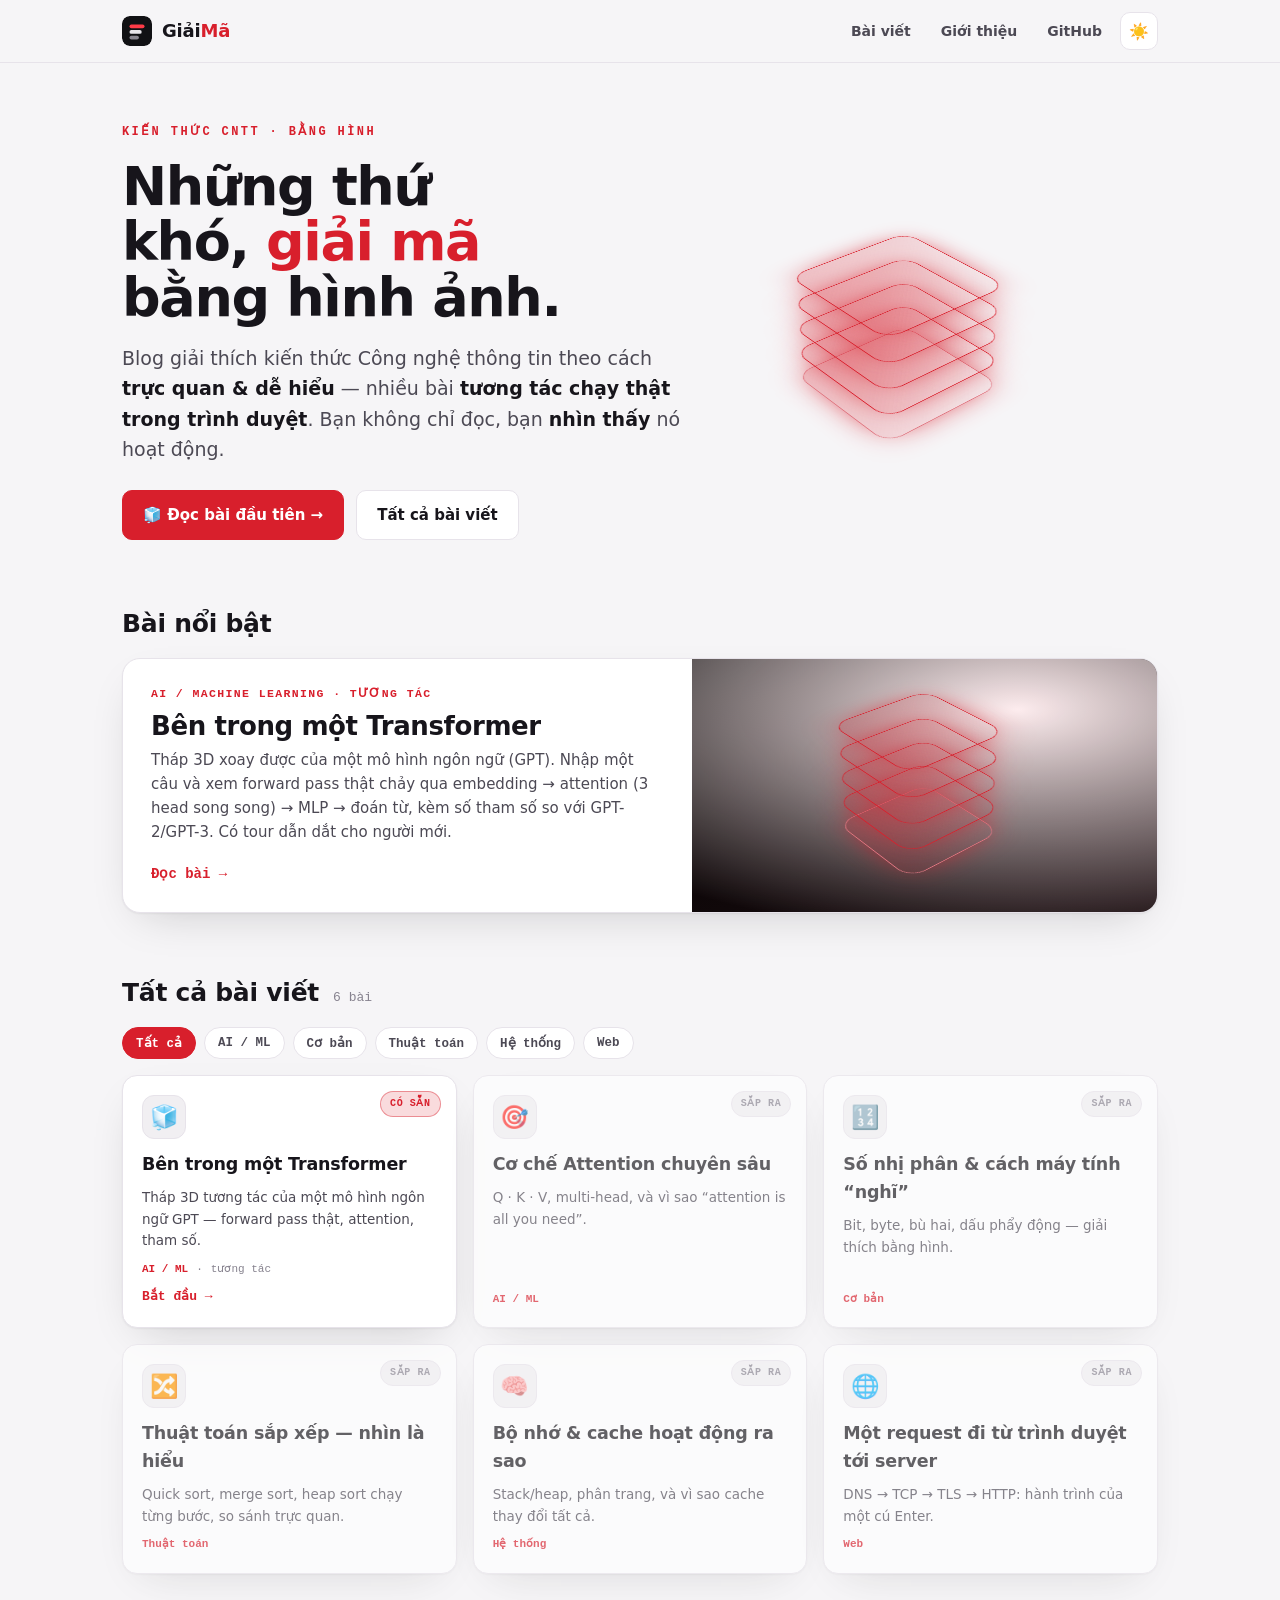
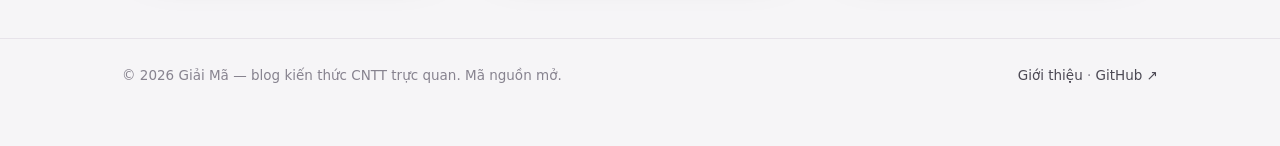
==== commit bca8b3ab: "Rebrand to "Giải Mã": red-black IT-knowledge blog - New brand + inline SVG logo (layered mark) + fav" ====
--- a/index.html
+++ b/index.html
@@ -3,124 +3,155 @@
 <head>
 <meta charset="utf-8">
 <meta name="viewport" content="width=device-width, initial-scale=1">
-<meta name="color-scheme" content="light dark">
-<meta name="description" content="AI Trực Quan — học cách các mô hình AI hoạt động bằng những bài học tương tác, chạy thật trong trình duyệt.">
-<title>AI Trực Quan — Học AI bằng cách nhìn thấy nó</title>
+<meta name="description" content="Giải Mã — blog kiến thức Công nghệ thông tin, giải thích bằng hình ảnh trực quan, dễ hiểu.">
+<meta name="color-scheme" content="dark light">
+<title>Giải Mã — Kiến thức CNTT, giải thích bằng hình</title>
+<link rel="icon" href="data:image/svg+xml,%3Csvg xmlns='http://www.w3.org/2000/svg' viewBox='0 0 32 32'%3E%3Crect width='32' height='32' rx='8' fill='%23111114'/%3E%3Crect x='8' y='9' width='16' height='4' rx='2' fill='%23ff3b47'/%3E%3Crect x='8' y='15' width='13' height='4' rx='2' fill='%23e8e6ea'/%3E%3Crect x='8' y='21' width='10' height='4' rx='2' fill='%238a8790'/%3E%3C/svg%3E">
+<script>try{var t=localStorage.getItem('giaima-theme');if(t)document.documentElement.dataset.theme=t;}catch(e){}</script>
 <style>
-  :root{
-    color-scheme:light;
-    --bg:#eef1f5;--surface:#ffffff;--surface-2:#f5f8fb;
-    --ink:#141922;--ink-2:#48505f;--muted:#7c8593;
-    --line:#e3e8ef;--accent:#2a6fd6;--accent-2:#1c5cab;--accent-ink:#fff;--accent-soft:#e7f0fc;
-    --good:#0ca30c;--gold:#c98500;
-    --shadow:0 1px 2px rgba(16,22,34,.04),0 14px 40px -18px rgba(16,22,34,.22);
+  :root{ /* ĐỎ–ĐEN (mặc định, dark-first) */
+    color-scheme:dark;
+    --bg:#0c0b0e;--surface:#161419;--surface-2:#201d24;--raise:#26222b;
+    --ink:#f4f2f6;--ink-2:#b4afba;--muted:#7e7a86;
+    --line:#2a2730;--line-2:#211e26;
+    --accent:#ff3b47;--accent-2:#d21f2c;--accent-ink:#ffffff;--accent-soft:#2a1418;
+    --good:#2fce6a;
+    --shadow:0 1px 2px rgba(0,0,0,.4),0 18px 50px -22px rgba(0,0,0,.8);
     --sans:system-ui,-apple-system,"Segoe UI",Roboto,Helvetica,Arial,sans-serif;
     --mono:ui-monospace,"Cascadia Code","JetBrains Mono","SF Mono",Menlo,Consolas,monospace;
   }
-  @media (prefers-color-scheme:dark){:root{
-    color-scheme:dark;--bg:#0b0e13;--surface:#141922;--surface-2:#10151c;
-    --ink:#e9edf3;--ink-2:#a6b0be;--muted:#6e7784;--line:#242c37;
-    --accent:#4a92ee;--accent-2:#6aa8f0;--accent-ink:#0b0e13;--accent-soft:#16273c;
-    --good:#2fce6a;--gold:#e0a53a;
-    --shadow:0 1px 2px rgba(0,0,0,.3),0 16px 46px -20px rgba(0,0,0,.75);
+  @media (prefers-color-scheme:light){:root:not([data-theme="dark"]){
+    color-scheme:light;
+    --bg:#f6f5f7;--surface:#ffffff;--surface-2:#f1eff2;--raise:#ffffff;
+    --ink:#17151b;--ink-2:#4c4954;--muted:#87838f;
+    --line:#e7e3ea;--line-2:#efecf1;
+    --accent:#d81f2c;--accent-2:#ad1622;--accent-ink:#ffffff;--accent-soft:#fdecee;
+    --shadow:0 1px 2px rgba(16,16,20,.05),0 16px 44px -20px rgba(16,16,20,.22);
   }}
+  :root[data-theme="light"]{
+    color-scheme:light;
+    --bg:#f6f5f7;--surface:#ffffff;--surface-2:#f1eff2;--raise:#ffffff;
+    --ink:#17151b;--ink-2:#4c4954;--muted:#87838f;
+    --line:#e7e3ea;--line-2:#efecf1;
+    --accent:#d81f2c;--accent-2:#ad1622;--accent-ink:#ffffff;--accent-soft:#fdecee;
+    --shadow:0 1px 2px rgba(16,16,20,.05),0 16px 44px -20px rgba(16,16,20,.22);
+  }
   *{box-sizing:border-box}
   html{scroll-behavior:smooth}
   body{margin:0;background:var(--bg);color:var(--ink);font-family:var(--sans);line-height:1.6;-webkit-font-smoothing:antialiased}
   a{color:inherit}
   .wrap{max-width:1080px;margin:0 auto;padding:0 22px}
 
-  header.site{position:sticky;top:0;z-index:20;background:color-mix(in srgb,var(--bg) 82%,transparent);backdrop-filter:blur(10px) saturate(1.3);border-bottom:1px solid var(--line)}
-  .site-in{max-width:1080px;margin:0 auto;padding:13px 22px;display:flex;align-items:center;gap:16px}
-  .logo{display:flex;align-items:center;gap:9px;font-weight:800;letter-spacing:-.01em;font-size:17px;text-decoration:none}
-  .logo .mark{width:26px;height:26px;border-radius:8px;display:grid;place-items:center;background:linear-gradient(135deg,var(--accent),var(--accent-2));color:#fff;font-size:15px}
-  nav{margin-left:auto;display:flex;align-items:center;gap:8px}
+  /* header */
+  header.site{position:sticky;top:0;z-index:30;background:color-mix(in srgb,var(--bg) 84%,transparent);backdrop-filter:blur(10px) saturate(1.3);border-bottom:1px solid var(--line)}
+  .site-in{max-width:1080px;margin:0 auto;padding:12px 22px;display:flex;align-items:center;gap:14px}
+  .logo{display:flex;align-items:center;gap:10px;text-decoration:none}
+  .logo svg{width:30px;height:30px;flex:0 0 auto;border-radius:8px}
+  .logo .wm{font-weight:800;letter-spacing:-.01em;font-size:18px}
+  .logo .wm b{color:var(--accent)}
+  nav{margin-left:auto;display:flex;align-items:center;gap:6px}
   .nav-link{font-size:14px;font-weight:600;color:var(--ink-2);text-decoration:none;padding:8px 12px;border-radius:9px}
   .nav-link:hover{color:var(--ink);background:var(--surface-2)}
-  @media(max-width:560px){.nav-link{display:none}}
+  @media(max-width:600px){.nav-link{display:none}}
+  .iconbtn{width:38px;height:38px;display:grid;place-items:center;border:1px solid var(--line);background:var(--surface);color:var(--ink);border-radius:10px;cursor:pointer;font-size:16px}
+  .iconbtn:hover{border-color:var(--accent)}
   .btn{font-family:var(--sans);font-size:14px;font-weight:650;text-decoration:none;cursor:pointer;border:1px solid var(--line);background:var(--surface);color:var(--ink);border-radius:10px;padding:9px 15px;display:inline-flex;align-items:center;gap:7px;transition:transform .12s,border-color .2s,background .2s}
   .btn:hover{border-color:var(--accent);transform:translateY(-1px)}
   .btn.primary{background:var(--accent);color:var(--accent-ink);border-color:var(--accent)}
   .btn.primary:hover{background:var(--accent-2)}
 
-  .hero{display:grid;grid-template-columns:1.15fr .85fr;gap:32px;align-items:center;padding:64px 0 40px}
-  @media(max-width:820px){.hero{grid-template-columns:1fr;padding:44px 0 24px}.hero-art{order:-1;margin:0 auto}}
+  /* hero */
+  .hero{display:grid;grid-template-columns:1.15fr .85fr;gap:34px;align-items:center;padding:60px 0 34px}
+  @media(max-width:820px){.hero{grid-template-columns:1fr;padding:40px 0 20px}.hero-art{order:-1;margin:0 auto}}
   .eyebrow{font-family:var(--mono);font-size:12px;letter-spacing:.2em;text-transform:uppercase;color:var(--accent);font-weight:700}
-  h1{font-size:clamp(32px,5.4vw,52px);line-height:1.05;letter-spacing:-.025em;font-weight:850;margin:.32em 0 .34em;text-wrap:balance;max-width:15ch}
+  h1{font-size:clamp(33px,5.6vw,54px);line-height:1.03;letter-spacing:-.025em;font-weight:850;margin:.3em 0 .32em;text-wrap:balance;max-width:16ch}
+  h1 .hl{color:var(--accent)}
   .lede{font-size:19px;color:var(--ink-2);max-width:52ch;margin:0 0 26px}
   .lede b{color:var(--ink);font-weight:650}
   .cta{display:flex;gap:12px;flex-wrap:wrap}
   .cta .btn{padding:12px 20px;font-size:15px}
-  .stat{display:flex;gap:26px;margin-top:30px;flex-wrap:wrap}
-  .stat .s{font-family:var(--mono)}
-  .stat .n{font-size:22px;font-weight:800;color:var(--ink)}
-  .stat .l{font-size:12.5px;color:var(--muted)}
-
-  .hero-art{width:min(340px,78vw);aspect-ratio:1;display:grid;place-items:center;perspective:1000px}
-  .stack{position:relative;width:150px;height:150px;transform-style:preserve-3d;transform:rotateX(58deg) rotateZ(-40deg);animation:spin 22s linear infinite}
+
+  .hero-art{width:min(330px,76vw);aspect-ratio:1;display:grid;place-items:center;perspective:1000px}
+  .stack{position:relative;width:150px;height:150px;transform-style:preserve-3d;transform:rotateX(58deg) rotateZ(-40deg);animation:spin 24s linear infinite}
   @keyframes spin{to{transform:rotateX(58deg) rotateZ(320deg)}}
-  .pl{position:absolute;inset:0;border-radius:20px;border:1.5px solid var(--accent);background:linear-gradient(135deg,color-mix(in srgb,var(--accent) 24%,transparent),color-mix(in srgb,var(--accent) 5%,transparent));box-shadow:0 0 34px -12px var(--accent)}
-  .pl:nth-child(1){transform:translateZ(-56px)}.pl:nth-child(2){transform:translateZ(-28px)}
-  .pl:nth-child(3){transform:translateZ(0)}.pl:nth-child(4){transform:translateZ(28px)}
-  .pl:nth-child(5){transform:translateZ(56px);border-color:var(--accent-2)}
+  .pl{position:absolute;inset:0;border-radius:20px;border:1.5px solid var(--accent);background:linear-gradient(135deg,color-mix(in srgb,var(--accent) 26%,transparent),color-mix(in srgb,var(--accent) 5%,transparent));box-shadow:0 0 40px -12px var(--accent)}
+  .pl:nth-child(1){transform:translateZ(-58px);border-color:color-mix(in srgb,var(--accent) 55%,var(--line))}
+  .pl:nth-child(2){transform:translateZ(-29px)}
+  .pl:nth-child(3){transform:translateZ(0)}
+  .pl:nth-child(4){transform:translateZ(29px)}
+  .pl:nth-child(5){transform:translateZ(58px)}
   @media (prefers-reduced-motion:reduce){.stack{animation:none}}
 
-  section{padding:34px 0}
-  .sec-head{display:flex;align-items:baseline;gap:14px;margin-bottom:6px;flex-wrap:wrap}
-  .sec-head h2{font-size:26px;font-weight:800;letter-spacing:-.01em;margin:0}
+  /* sections */
+  section{padding:30px 0}
+  .sec-head{display:flex;align-items:baseline;gap:14px;margin-bottom:14px;flex-wrap:wrap}
+  .sec-head h2{font-size:25px;font-weight:800;letter-spacing:-.01em;margin:0}
   .sec-head .count{font-family:var(--mono);font-size:13px;color:var(--muted)}
-  .sec-sub{color:var(--ink-2);font-size:15.5px;margin:0 0 22px;max-width:64ch}
-
-  .cards{display:grid;grid-template-columns:repeat(auto-fill,minmax(260px,1fr));gap:16px}
-  .card{position:relative;background:var(--surface);border:1px solid var(--line);border-radius:15px;box-shadow:var(--shadow);padding:20px;text-decoration:none;color:inherit;display:flex;flex-direction:column;gap:10px;min-height:200px;transition:transform .14s,border-color .2s,box-shadow .2s}
-  a.card:hover{transform:translateY(-3px);border-color:var(--accent);box-shadow:0 1px 2px rgba(16,22,34,.05),0 20px 50px -22px color-mix(in srgb,var(--accent) 50%,transparent)}
-  .card.soon{opacity:.72}
-  .card .ic{width:46px;height:46px;border-radius:12px;display:grid;place-items:center;font-size:24px;background:var(--surface-2);border:1px solid var(--line)}
-  .card h3{margin:2px 0 0;font-size:18px;font-weight:750;letter-spacing:-.01em}
-  .card p{margin:0;font-size:14px;color:var(--ink-2);flex:1}
-  .badge{position:absolute;top:16px;right:16px;font-family:var(--mono);font-size:10.5px;font-weight:700;letter-spacing:.06em;text-transform:uppercase;padding:4px 9px;border-radius:999px}
-  .badge.ok{background:color-mix(in srgb,var(--good) 15%,transparent);color:var(--good);border:1px solid color-mix(in srgb,var(--good) 40%,transparent)}
+
+  /* featured */
+  .feat{display:grid;grid-template-columns:1.1fr .9fr;gap:0;background:var(--surface);border:1px solid var(--line);border-radius:18px;overflow:hidden;box-shadow:var(--shadow);text-decoration:none;color:inherit;transition:border-color .2s,transform .14s}
+  .feat:hover{border-color:var(--accent);transform:translateY(-2px)}
+  @media(max-width:720px){.feat{grid-template-columns:1fr}}
+  .feat .body{padding:26px 28px}
+  .feat .kicker{font-family:var(--mono);font-size:11.5px;font-weight:700;letter-spacing:.12em;text-transform:uppercase;color:var(--accent)}
+  .feat h3{font-size:26px;font-weight:800;letter-spacing:-.015em;margin:8px 0 8px;line-height:1.1}
+  .feat p{margin:0 0 16px;color:var(--ink-2);font-size:15px}
+  .feat .go{font-family:var(--mono);font-weight:700;color:var(--accent);font-size:14px}
+  .feat .art{background:radial-gradient(120% 90% at 70% 20%,var(--accent-soft),transparent),linear-gradient(160deg,#000,#1a0d10);display:grid;place-items:center;min-height:210px;position:relative;overflow:hidden}
+  .feat .art .mini{width:132px;height:132px;perspective:800px}
+  .feat .art .mini .stack{width:120px;height:120px;animation-duration:30s}
+
+  /* filter chips */
+  .chips{display:flex;gap:8px;flex-wrap:wrap;margin-bottom:16px}
+  .chip{font-family:var(--mono);font-size:12.5px;font-weight:600;color:var(--ink-2);background:var(--surface);border:1px solid var(--line);border-radius:999px;padding:7px 13px;cursor:pointer;transition:.15s}
+  .chip:hover{color:var(--ink);border-color:var(--accent)}
+  .chip[aria-pressed="true"]{background:var(--accent);color:var(--accent-ink);border-color:var(--accent)}
+
+  /* post cards */
+  .cards{display:grid;grid-template-columns:repeat(auto-fill,minmax(258px,1fr));gap:16px}
+  .card{position:relative;background:var(--surface);border:1px solid var(--line);border-radius:15px;box-shadow:var(--shadow);padding:19px;text-decoration:none;color:inherit;display:flex;flex-direction:column;gap:9px;min-height:198px;transition:transform .14s,border-color .2s}
+  a.card:hover{transform:translateY(-3px);border-color:var(--accent)}
+  .card.soon{opacity:.66}
+  .card.hide{display:none}
+  .card .ic{width:44px;height:44px;border-radius:12px;display:grid;place-items:center;font-size:23px;background:var(--surface-2);border:1px solid var(--line)}
+  .card h3{margin:2px 0 0;font-size:17.5px;font-weight:750;letter-spacing:-.01em}
+  .card p{margin:0;font-size:13.5px;color:var(--ink-2);flex:1}
+  .card .meta{display:flex;align-items:center;gap:8px;font-family:var(--mono);font-size:11px;color:var(--muted)}
+  .card .cat{color:var(--accent);font-weight:700}
+  .badge{position:absolute;top:15px;right:15px;font-family:var(--mono);font-size:10px;font-weight:700;letter-spacing:.06em;text-transform:uppercase;padding:4px 9px;border-radius:999px}
+  .badge.ok{background:color-mix(in srgb,var(--accent) 16%,transparent);color:var(--accent);border:1px solid color-mix(in srgb,var(--accent) 42%,transparent)}
   .badge.soon{background:var(--surface-2);color:var(--muted);border:1px solid var(--line)}
   .card .go{font-family:var(--mono);font-size:13px;font-weight:700;color:var(--accent);margin-top:auto}
-  .tags{display:flex;gap:6px;flex-wrap:wrap}
-  .tag{font-family:var(--mono);font-size:11px;color:var(--ink-2);background:var(--surface-2);border:1px solid var(--line);border-radius:6px;padding:2px 7px}
-
-  .why{display:grid;grid-template-columns:repeat(auto-fit,minmax(220px,1fr));gap:16px}
-  .why .w{background:var(--surface);border:1px solid var(--line);border-radius:14px;padding:18px 20px}
-  .why .w .k{font-size:22px}
-  .why .w h4{margin:8px 0 5px;font-size:16px;font-weight:750}
-  .why .w p{margin:0;font-size:14px;color:var(--ink-2)}
-
-  footer{border-top:1px solid var(--line);margin-top:30px;padding:26px 0 60px;color:var(--muted);font-size:13.5px}
+
+  footer{border-top:1px solid var(--line);margin-top:34px;padding:26px 0 60px;color:var(--muted);font-size:13.5px}
   footer .wrap{display:flex;justify-content:space-between;gap:14px;flex-wrap:wrap;align-items:center}
   footer a{color:var(--ink-2);text-decoration:none}footer a:hover{color:var(--accent)}
 </style>
 </head>
 <body>
 <header class="site"><div class="site-in">
-  <a class="logo" href="#top"><span class="mark">◫</span> AI Trực Quan</a>
+  <a class="logo" href="index.html" aria-label="Giải Mã — trang chủ">
+    <svg viewBox="0 0 32 32" aria-hidden="true"><rect width="32" height="32" rx="8" fill="#111114"/><rect x="8" y="9" width="16" height="4" rx="2" fill="#ff3b47"/><rect x="8" y="15" width="13" height="4" rx="2" fill="#e8e6ea"/><rect x="8" y="21" width="10" height="4" rx="2" fill="#8a8790"/></svg>
+    <span class="wm">Giải<b>Mã</b></span>
+  </a>
   <nav>
-    <a class="nav-link" href="#lessons">Bài học</a>
+    <a class="nav-link" href="#posts">Bài viết</a>
+    <a class="nav-link" href="about.html">Giới thiệu</a>
     <a class="nav-link" href="https://github.com/quaqducc/transformer_visualize" target="_blank" rel="noopener">GitHub</a>
-    <a class="btn primary" href="lessons/transformer.html">Bắt đầu học</a>
+    <button class="iconbtn" id="themeBtn" title="Đổi giao diện sáng/tối" aria-label="Đổi giao diện">🌙</button>
   </nav>
 </div></header>
 
-<main id="top">
+<main>
   <div class="wrap">
     <section class="hero">
       <div>
-        <div class="eyebrow">Học AI bằng trực giác</div>
-        <h1>Hiểu cách AI hoạt động — bằng cách nhìn thấy nó.</h1>
-        <p class="lede">Những bài học <b>tương tác, chạy thật trong trình duyệt</b>. Không lý thuyết suông: bạn xoay, bấm, và thấy từng con số chảy qua mô hình — từ con chữ đầu vào tới từ được đoán ra.</p>
+        <div class="eyebrow">Kiến thức CNTT · bằng hình</div>
+        <h1>Những thứ khó, <span class="hl">giải mã</span> bằng hình ảnh.</h1>
+        <p class="lede">Blog giải thích kiến thức Công nghệ thông tin theo cách <b>trực quan &amp; dễ hiểu</b> — nhiều bài <b>tương tác chạy thật trong trình duyệt</b>. Bạn không chỉ đọc, bạn <b>nhìn thấy</b> nó hoạt động.</p>
         <div class="cta">
-          <a class="btn primary" href="lessons/transformer.html">🧊 Vào bài: Bên trong Transformer →</a>
-          <a class="btn" href="#lessons">Xem tất cả bài học</a>
-        </div>
-        <div class="stat">
-          <div class="s"><div class="n">1</div><div class="l">bài học sẵn có</div></div>
-          <div class="s"><div class="n">100%</div><div class="l">chạy trong trình duyệt</div></div>
-          <div class="s"><div class="n">0</div><div class="l">cài đặt cần thiết</div></div>
+          <a class="btn primary" href="posts/transformer.html">🧊 Đọc bài đầu tiên →</a>
+          <a class="btn" href="#posts">Tất cả bài viết</a>
         </div>
       </div>
       <div class="hero-art" aria-hidden="true">
@@ -128,62 +159,108 @@
       </div>
     </section>
 
-    <section id="lessons">
-      <div class="sec-head"><h2>Bài học</h2><span class="count">1 sẵn có · 3 sắp ra mắt</span></div>
-      <p class="sec-sub">Mỗi bài là một app tương tác độc lập — học được từ số 0 rồi đào sâu tuỳ ý.</p>
-      <div class="cards">
-
-        <a class="card" href="lessons/transformer.html">
+    <section>
+      <div class="sec-head"><h2>Bài nổi bật</h2></div>
+      <a class="feat" href="posts/transformer.html">
+        <div class="body">
+          <div class="kicker">AI / Machine Learning · Tương tác</div>
+          <h3>Bên trong một Transformer</h3>
+          <p>Tháp 3D xoay được của một mô hình ngôn ngữ (GPT). Nhập một câu và xem forward pass thật chảy qua embedding → attention (3 head song song) → MLP → đoán từ, kèm số tham số so với GPT-2/GPT-3. Có tour dẫn dắt cho người mới.</p>
+          <span class="go">Đọc bài →</span>
+        </div>
+        <div class="art" aria-hidden="true"><div class="mini"><div class="stack"><span class="pl"></span><span class="pl"></span><span class="pl"></span><span class="pl"></span><span class="pl"></span></div></div></div>
+      </a>
+    </section>
+
+    <section id="posts">
+      <div class="sec-head"><h2>Tất cả bài viết</h2><span class="count" id="pcount"></span></div>
+      <div class="chips" id="chips">
+        <button class="chip" data-cat="all" aria-pressed="true">Tất cả</button>
+        <button class="chip" data-cat="ai" aria-pressed="false">AI / ML</button>
+        <button class="chip" data-cat="coban" aria-pressed="false">Cơ bản</button>
+        <button class="chip" data-cat="thuattoan" aria-pressed="false">Thuật toán</button>
+        <button class="chip" data-cat="hethong" aria-pressed="false">Hệ thống</button>
+        <button class="chip" data-cat="web" aria-pressed="false">Web</button>
+      </div>
+      <div class="cards" id="cards">
+
+        <a class="card" href="posts/transformer.html" data-cat="ai">
           <span class="badge ok">Có sẵn</span>
           <span class="ic">🧊</span>
           <h3>Bên trong một Transformer</h3>
-          <p>Tháp 3D xoay được của một mô hình ngôn ngữ (GPT). Xem forward pass thật: token → embedding → attention → MLP → đoán từ. Có tour dẫn dắt cho người mới.</p>
-          <div class="tags"><span class="tag">Transformer</span><span class="tag">Attention</span><span class="tag">3D</span></div>
+          <p>Tháp 3D tương tác của một mô hình ngôn ngữ GPT — forward pass thật, attention, tham số.</p>
+          <div class="meta"><span class="cat">AI / ML</span> · <span>tương tác</span></div>
           <span class="go">Bắt đầu →</span>
         </a>
 
-        <div class="card soon">
-          <span class="badge soon">Sắp ra mắt</span>
+        <div class="card soon" data-cat="ai">
+          <span class="badge soon">Sắp ra</span>
           <span class="ic">🎯</span>
           <h3>Cơ chế Attention chuyên sâu</h3>
-          <p>Đào sâu Q · K · V, multi-head, và vì sao “attention is all you need”. Xem từng phép chấm điểm và trọng số.</p>
-          <div class="tags"><span class="tag">Attention</span><span class="tag">Q/K/V</span></div>
-        </div>
-
-        <div class="card soon">
-          <span class="badge soon">Sắp ra mắt</span>
-          <span class="ic">🔤</span>
-          <h3>Tokenizer &amp; Embedding</h3>
-          <p>Chữ biến thành số như thế nào? BPE, từ điển, và không gian ý nghĩa của các vector.</p>
-          <div class="tags"><span class="tag">Token</span><span class="tag">Embedding</span></div>
-        </div>
-
-        <div class="card soon">
-          <span class="badge soon">Sắp ra mắt</span>
-          <span class="ic">📉</span>
-          <h3>Huấn luyện &amp; Gradient Descent</h3>
-          <p>Mô hình “học” ra sao: hàm mất mát, đạo hàm, và cách trọng số được cập nhật từng bước.</p>
-          <div class="tags"><span class="tag">Training</span><span class="tag">Gradient</span></div>
-        </div>
-
-      </div>
-    </section>
-
-    <section>
-      <div class="sec-head"><h2>Vì sao học ở đây</h2></div>
-      <div class="why">
-        <div class="w"><div class="k">⚙️</div><h4>Chạy thật, không mô phỏng suông</h4><p>Mọi con số đều được tính trực tiếp trong trình duyệt — bạn thấy đúng thứ mô hình thấy.</p></div>
-        <div class="w"><div class="k">🖐️</div><h4>Tương tác &amp; trực quan</h4><p>Xoay, zoom, bấm vào từng bước. Hiểu bằng cách chạm vào, không chỉ đọc.</p></div>
-        <div class="w"><div class="k">🌱</div><h4>Từ số 0 đến chuyên sâu</h4><p>Có tour dẫn dắt cho người mới, và số liệu/công thức đầy đủ cho ai muốn đào sâu.</p></div>
+          <p>Q · K · V, multi-head, và vì sao “attention is all you need”.</p>
+          <div class="meta"><span class="cat">AI / ML</span></div>
+        </div>
+
+        <div class="card soon" data-cat="coban">
+          <span class="badge soon">Sắp ra</span>
+          <span class="ic">🔢</span>
+          <h3>Số nhị phân &amp; cách máy tính “nghĩ”</h3>
+          <p>Bit, byte, bù hai, dấu phẩy động — giải thích bằng hình.</p>
+          <div class="meta"><span class="cat">Cơ bản</span></div>
+        </div>
+
+        <div class="card soon" data-cat="thuattoan">
+          <span class="badge soon">Sắp ra</span>
+          <span class="ic">🔀</span>
+          <h3>Thuật toán sắp xếp — nhìn là hiểu</h3>
+          <p>Quick sort, merge sort, heap sort chạy từng bước, so sánh trực quan.</p>
+          <div class="meta"><span class="cat">Thuật toán</span></div>
+        </div>
+
+        <div class="card soon" data-cat="hethong">
+          <span class="badge soon">Sắp ra</span>
+          <span class="ic">🧠</span>
+          <h3>Bộ nhớ &amp; cache hoạt động ra sao</h3>
+          <p>Stack/heap, phân trang, và vì sao cache thay đổi tất cả.</p>
+          <div class="meta"><span class="cat">Hệ thống</span></div>
+        </div>
+
+        <div class="card soon" data-cat="web">
+          <span class="badge soon">Sắp ra</span>
+          <span class="ic">🌐</span>
+          <h3>Một request đi từ trình duyệt tới server</h3>
+          <p>DNS → TCP → TLS → HTTP: hành trình của một cú Enter.</p>
+          <div class="meta"><span class="cat">Web</span></div>
+        </div>
+
       </div>
     </section>
   </div>
 </main>
 
 <footer><div class="wrap">
-  <span>© <span id="yr"></span> AI Trực Quan — dự án học tập mã nguồn mở.</span>
-  <span><a href="https://github.com/quaqducc/transformer_visualize" target="_blank" rel="noopener">Mã nguồn trên GitHub ↗</a></span>
+  <span>© <span id="yr"></span> Giải Mã — blog kiến thức CNTT trực quan. Mã nguồn mở.</span>
+  <span><a href="about.html">Giới thiệu</a> · <a href="https://github.com/quaqducc/transformer_visualize" target="_blank" rel="noopener">GitHub ↗</a></span>
 </div></footer>
-<script>document.getElementById('yr').textContent=new Date().getFullYear();</script>
+
+<script>
+  document.getElementById('yr').textContent=new Date().getFullYear();
+  // theme toggle
+  const html=document.documentElement, tb=document.getElementById('themeBtn');
+  function eff(){return html.dataset.theme || (matchMedia('(prefers-color-scheme: light)').matches?'light':'dark');}
+  function paint(){tb.textContent=eff()==='dark'?'🌙':'☀️';}
+  tb.onclick=()=>{const n=eff()==='dark'?'light':'dark';html.dataset.theme=n;try{localStorage.setItem('giaima-theme',n);}catch(e){}paint();};
+  matchMedia('(prefers-color-scheme: light)').addEventListener('change',paint); paint();
+  // category filter
+  const cards=[...document.querySelectorAll('#cards .card')];
+  const setCount=()=>document.getElementById('pcount').textContent=cards.filter(c=>!c.classList.contains('hide')).length+' bài';
+  document.querySelectorAll('#chips .chip').forEach(ch=>ch.onclick=()=>{
+    const cat=ch.dataset.cat;
+    document.querySelectorAll('#chips .chip').forEach(x=>x.setAttribute('aria-pressed',x===ch));
+    cards.forEach(c=>c.classList.toggle('hide',cat!=='all'&&c.dataset.cat!==cat));
+    setCount();
+  });
+  setCount();
+</script>
 </body>
 </html>
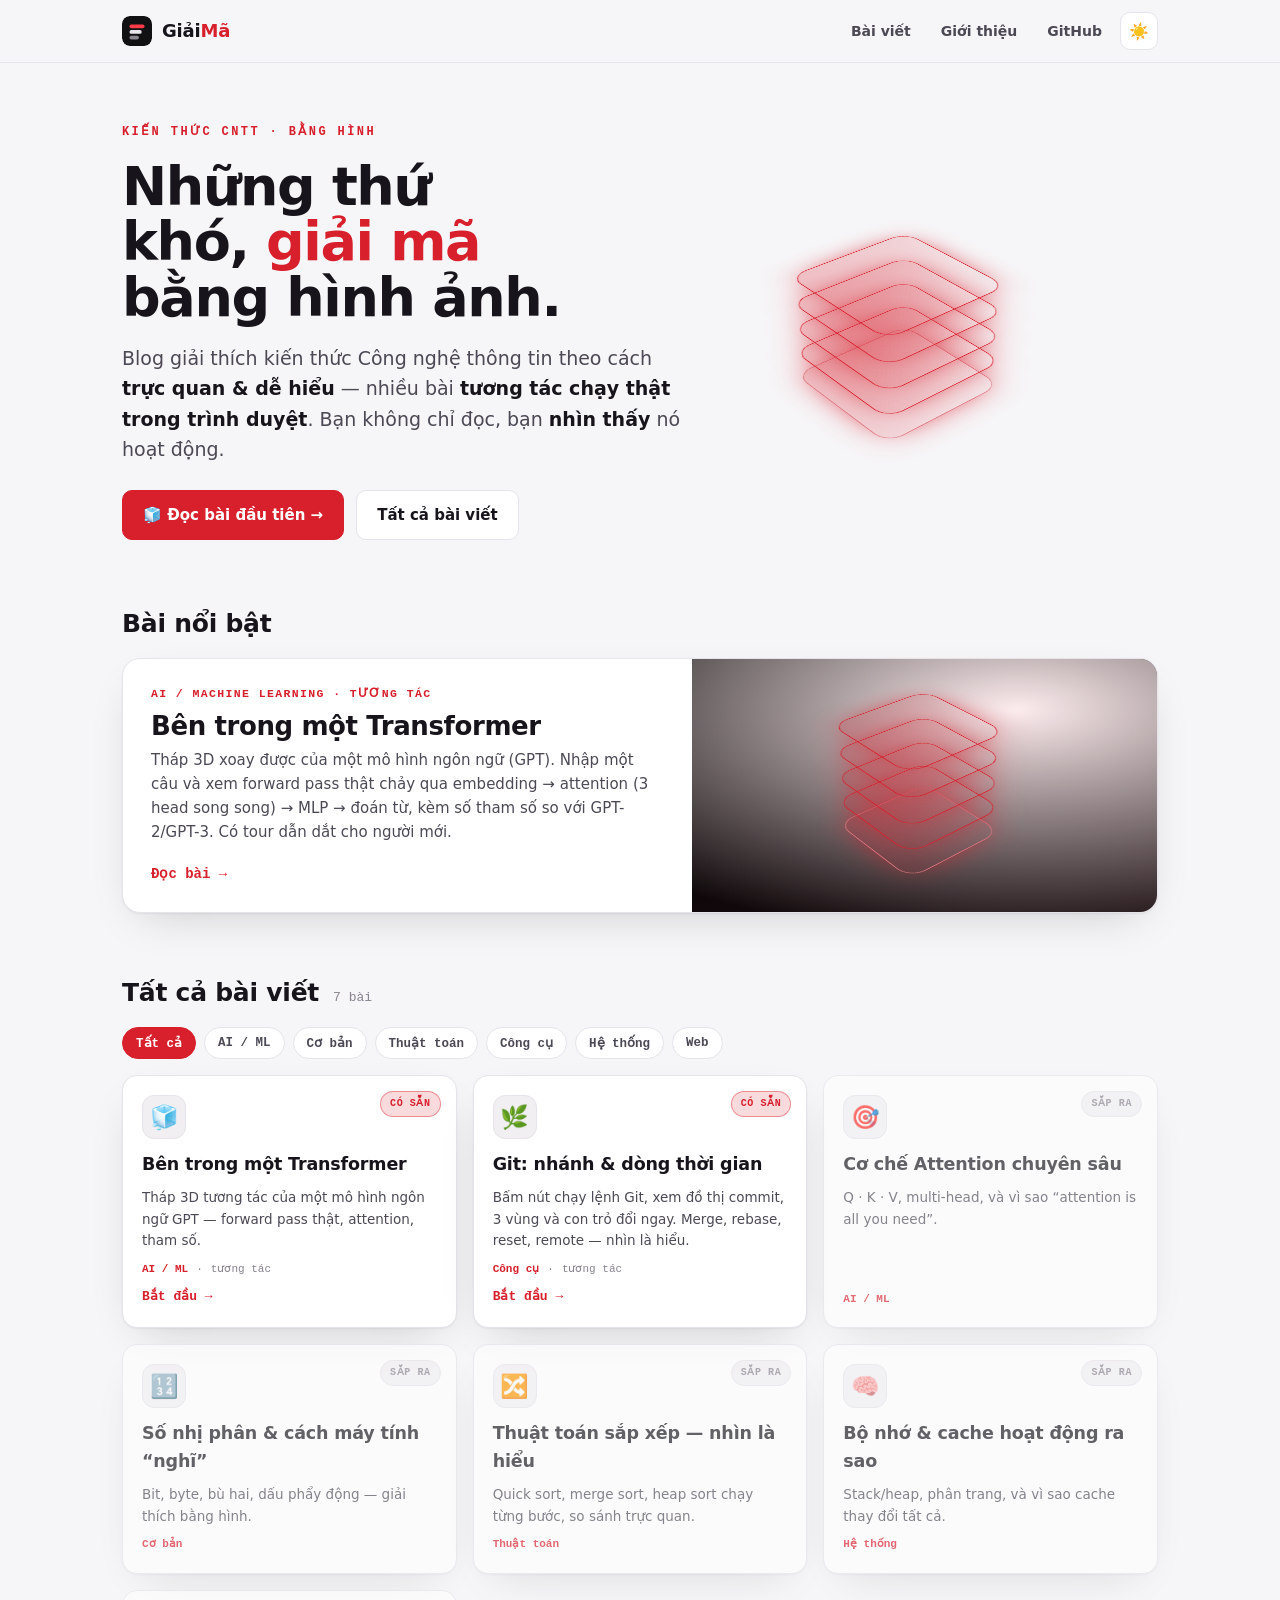
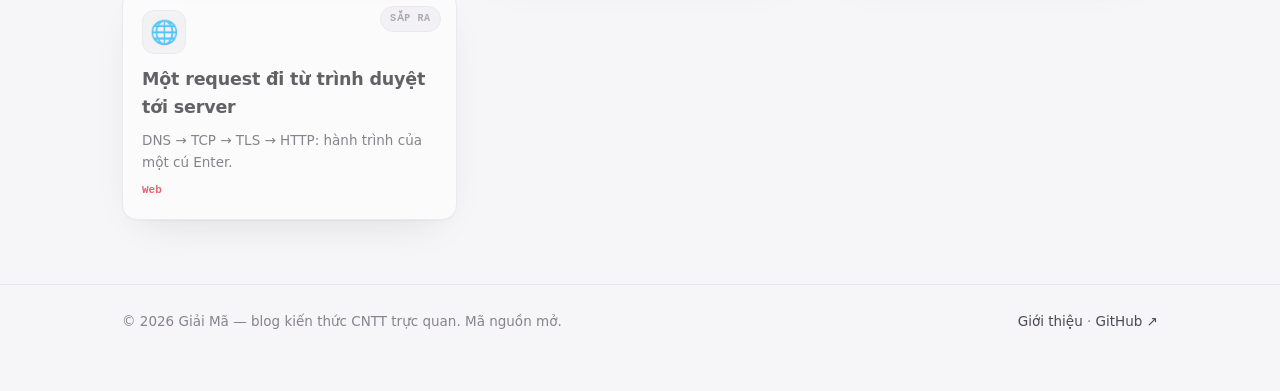
==== commit 9c706eed: "Add post 2: interactive Git (branches & timeline) posts/git.html — a self-contained Git playground: " ====
--- a/index.html
+++ b/index.html
@@ -179,6 +179,7 @@
         <button class="chip" data-cat="ai" aria-pressed="false">AI / ML</button>
         <button class="chip" data-cat="coban" aria-pressed="false">Cơ bản</button>
         <button class="chip" data-cat="thuattoan" aria-pressed="false">Thuật toán</button>
+        <button class="chip" data-cat="congcu" aria-pressed="false">Công cụ</button>
         <button class="chip" data-cat="hethong" aria-pressed="false">Hệ thống</button>
         <button class="chip" data-cat="web" aria-pressed="false">Web</button>
       </div>
@@ -190,6 +191,15 @@
           <h3>Bên trong một Transformer</h3>
           <p>Tháp 3D tương tác của một mô hình ngôn ngữ GPT — forward pass thật, attention, tham số.</p>
           <div class="meta"><span class="cat">AI / ML</span> · <span>tương tác</span></div>
+          <span class="go">Bắt đầu →</span>
+        </a>
+
+        <a class="card" href="posts/git.html" data-cat="congcu">
+          <span class="badge ok">Có sẵn</span>
+          <span class="ic">🌿</span>
+          <h3>Git: nhánh &amp; dòng thời gian</h3>
+          <p>Bấm nút chạy lệnh Git, xem đồ thị commit, 3 vùng và con trỏ đổi ngay. Merge, rebase, reset, remote — nhìn là hiểu.</p>
+          <div class="meta"><span class="cat">Công cụ</span> · <span>tương tác</span></div>
           <span class="go">Bắt đầu →</span>
         </a>
 
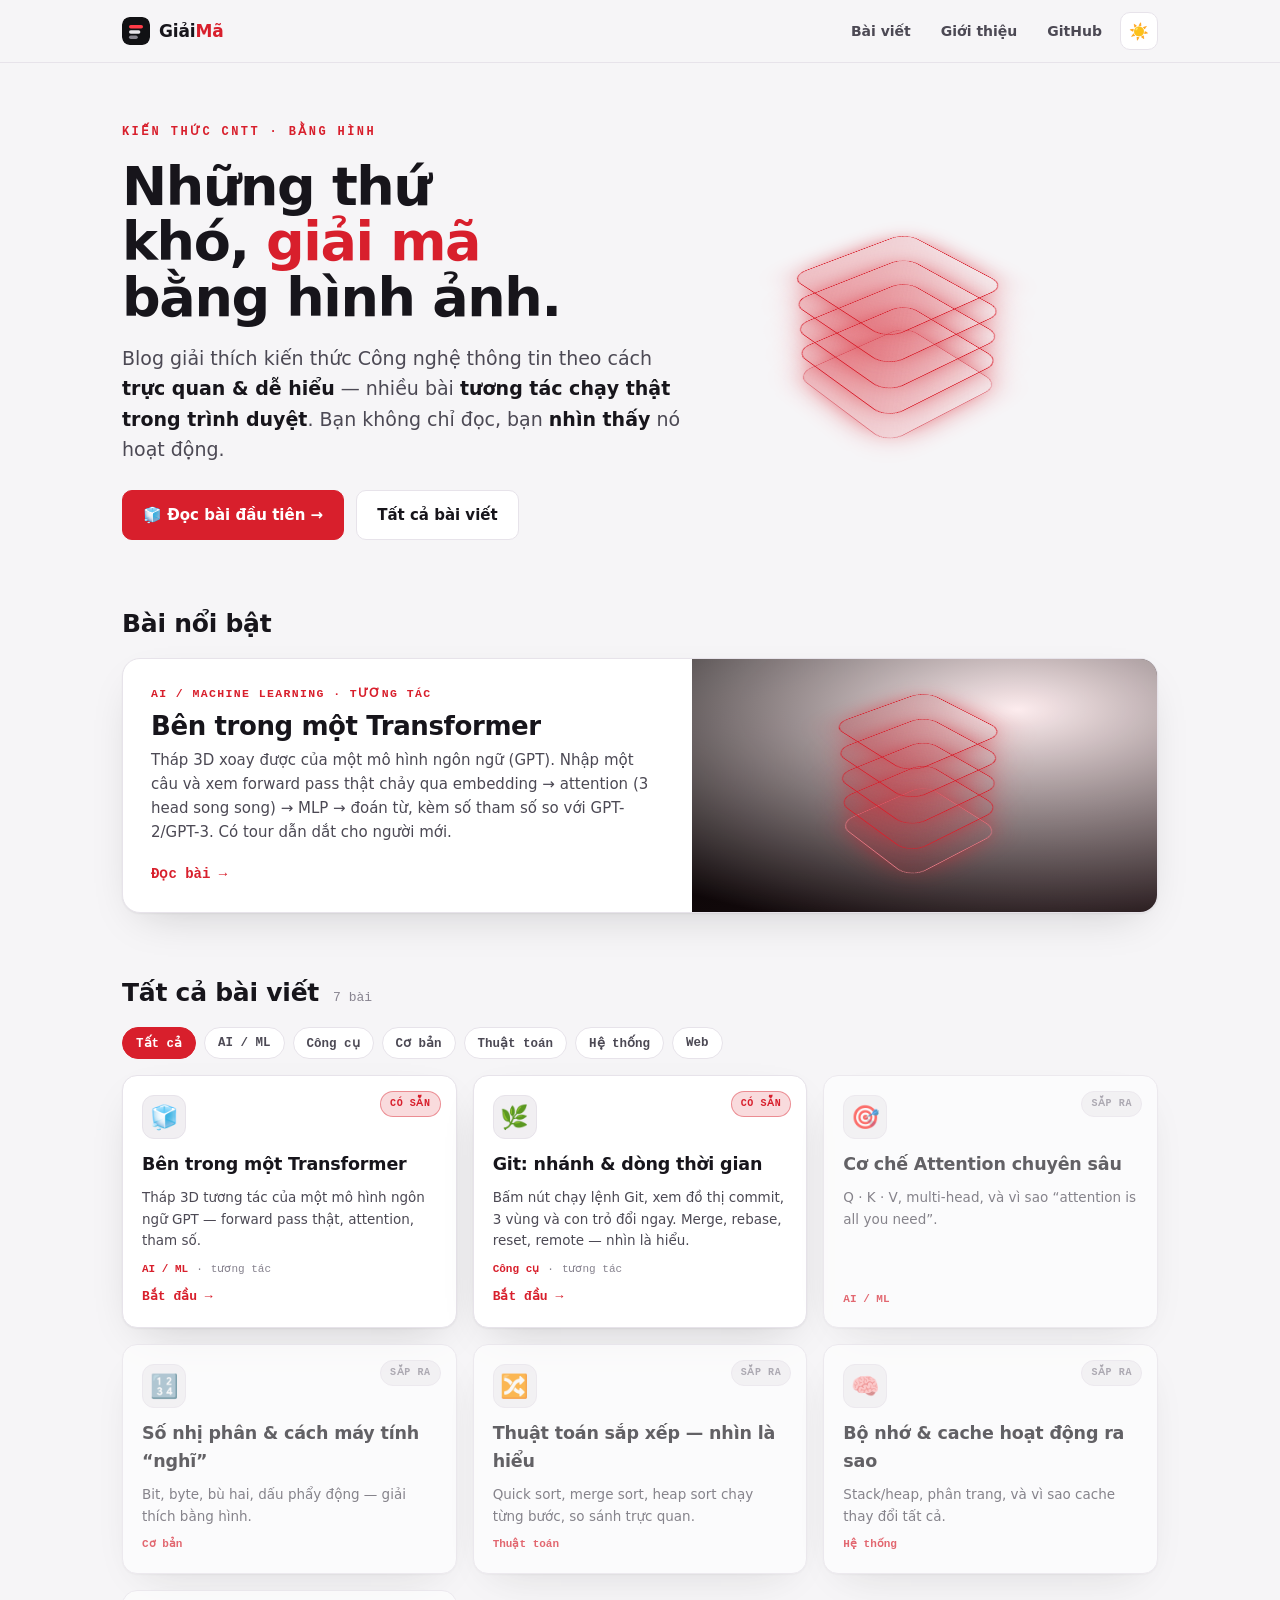
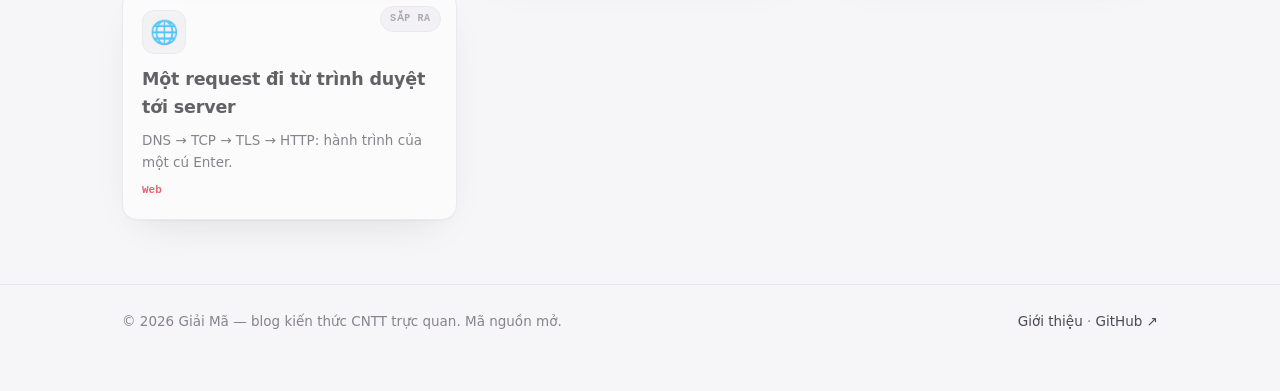
==== commit 6abc2e99: "Extract shared style.css (tokens + chrome) New style.css holds the red-black design tokens (both the" ====
--- a/index.html
+++ b/index.html
@@ -8,59 +8,9 @@
 <title>Giải Mã — Kiến thức CNTT, giải thích bằng hình</title>
 <link rel="icon" href="data:image/svg+xml,%3Csvg xmlns='http://www.w3.org/2000/svg' viewBox='0 0 32 32'%3E%3Crect width='32' height='32' rx='8' fill='%23111114'/%3E%3Crect x='8' y='9' width='16' height='4' rx='2' fill='%23ff3b47'/%3E%3Crect x='8' y='15' width='13' height='4' rx='2' fill='%23e8e6ea'/%3E%3Crect x='8' y='21' width='10' height='4' rx='2' fill='%238a8790'/%3E%3C/svg%3E">
 <script>try{var t=localStorage.getItem('giaima-theme');if(t)document.documentElement.dataset.theme=t;}catch(e){}</script>
+<link rel="stylesheet" href="style.css">
 <style>
-  :root{ /* ĐỎ–ĐEN (mặc định, dark-first) */
-    color-scheme:dark;
-    --bg:#0c0b0e;--surface:#161419;--surface-2:#201d24;--raise:#26222b;
-    --ink:#f4f2f6;--ink-2:#b4afba;--muted:#7e7a86;
-    --line:#2a2730;--line-2:#211e26;
-    --accent:#ff3b47;--accent-2:#d21f2c;--accent-ink:#ffffff;--accent-soft:#2a1418;
-    --good:#2fce6a;
-    --shadow:0 1px 2px rgba(0,0,0,.4),0 18px 50px -22px rgba(0,0,0,.8);
-    --sans:system-ui,-apple-system,"Segoe UI",Roboto,Helvetica,Arial,sans-serif;
-    --mono:ui-monospace,"Cascadia Code","JetBrains Mono","SF Mono",Menlo,Consolas,monospace;
-  }
-  @media (prefers-color-scheme:light){:root:not([data-theme="dark"]){
-    color-scheme:light;
-    --bg:#f6f5f7;--surface:#ffffff;--surface-2:#f1eff2;--raise:#ffffff;
-    --ink:#17151b;--ink-2:#4c4954;--muted:#87838f;
-    --line:#e7e3ea;--line-2:#efecf1;
-    --accent:#d81f2c;--accent-2:#ad1622;--accent-ink:#ffffff;--accent-soft:#fdecee;
-    --shadow:0 1px 2px rgba(16,16,20,.05),0 16px 44px -20px rgba(16,16,20,.22);
-  }}
-  :root[data-theme="light"]{
-    color-scheme:light;
-    --bg:#f6f5f7;--surface:#ffffff;--surface-2:#f1eff2;--raise:#ffffff;
-    --ink:#17151b;--ink-2:#4c4954;--muted:#87838f;
-    --line:#e7e3ea;--line-2:#efecf1;
-    --accent:#d81f2c;--accent-2:#ad1622;--accent-ink:#ffffff;--accent-soft:#fdecee;
-    --shadow:0 1px 2px rgba(16,16,20,.05),0 16px 44px -20px rgba(16,16,20,.22);
-  }
-  *{box-sizing:border-box}
-  html{scroll-behavior:smooth}
-  body{margin:0;background:var(--bg);color:var(--ink);font-family:var(--sans);line-height:1.6;-webkit-font-smoothing:antialiased}
-  a{color:inherit}
-  .wrap{max-width:1080px;margin:0 auto;padding:0 22px}
-
-  /* header */
-  header.site{position:sticky;top:0;z-index:30;background:color-mix(in srgb,var(--bg) 84%,transparent);backdrop-filter:blur(10px) saturate(1.3);border-bottom:1px solid var(--line)}
-  .site-in{max-width:1080px;margin:0 auto;padding:12px 22px;display:flex;align-items:center;gap:14px}
-  .logo{display:flex;align-items:center;gap:10px;text-decoration:none}
-  .logo svg{width:30px;height:30px;flex:0 0 auto;border-radius:8px}
-  .logo .wm{font-weight:800;letter-spacing:-.01em;font-size:18px}
-  .logo .wm b{color:var(--accent)}
-  nav{margin-left:auto;display:flex;align-items:center;gap:6px}
-  .nav-link{font-size:14px;font-weight:600;color:var(--ink-2);text-decoration:none;padding:8px 12px;border-radius:9px}
-  .nav-link:hover{color:var(--ink);background:var(--surface-2)}
-  @media(max-width:600px){.nav-link{display:none}}
-  .iconbtn{width:38px;height:38px;display:grid;place-items:center;border:1px solid var(--line);background:var(--surface);color:var(--ink);border-radius:10px;cursor:pointer;font-size:16px}
-  .iconbtn:hover{border-color:var(--accent)}
-  .btn{font-family:var(--sans);font-size:14px;font-weight:650;text-decoration:none;cursor:pointer;border:1px solid var(--line);background:var(--surface);color:var(--ink);border-radius:10px;padding:9px 15px;display:inline-flex;align-items:center;gap:7px;transition:transform .12s,border-color .2s,background .2s}
-  .btn:hover{border-color:var(--accent);transform:translateY(-1px)}
-  .btn.primary{background:var(--accent);color:var(--accent-ink);border-color:var(--accent)}
-  .btn.primary:hover{background:var(--accent-2)}
-
-  /* hero */
+  /* ---- riêng trang chủ ---- */
   .hero{display:grid;grid-template-columns:1.15fr .85fr;gap:34px;align-items:center;padding:60px 0 34px}
   @media(max-width:820px){.hero{grid-template-columns:1fr;padding:40px 0 20px}.hero-art{order:-1;margin:0 auto}}
   .eyebrow{font-family:var(--mono);font-size:12px;letter-spacing:.2em;text-transform:uppercase;color:var(--accent);font-weight:700}
@@ -70,25 +20,17 @@
   .lede b{color:var(--ink);font-weight:650}
   .cta{display:flex;gap:12px;flex-wrap:wrap}
   .cta .btn{padding:12px 20px;font-size:15px}
-
   .hero-art{width:min(330px,76vw);aspect-ratio:1;display:grid;place-items:center;perspective:1000px}
   .stack{position:relative;width:150px;height:150px;transform-style:preserve-3d;transform:rotateX(58deg) rotateZ(-40deg);animation:spin 24s linear infinite}
   @keyframes spin{to{transform:rotateX(58deg) rotateZ(320deg)}}
   .pl{position:absolute;inset:0;border-radius:20px;border:1.5px solid var(--accent);background:linear-gradient(135deg,color-mix(in srgb,var(--accent) 26%,transparent),color-mix(in srgb,var(--accent) 5%,transparent));box-shadow:0 0 40px -12px var(--accent)}
   .pl:nth-child(1){transform:translateZ(-58px);border-color:color-mix(in srgb,var(--accent) 55%,var(--line))}
-  .pl:nth-child(2){transform:translateZ(-29px)}
-  .pl:nth-child(3){transform:translateZ(0)}
-  .pl:nth-child(4){transform:translateZ(29px)}
-  .pl:nth-child(5){transform:translateZ(58px)}
-  @media (prefers-reduced-motion:reduce){.stack{animation:none}}
-
-  /* sections */
+  .pl:nth-child(2){transform:translateZ(-29px)}.pl:nth-child(3){transform:translateZ(0)}
+  .pl:nth-child(4){transform:translateZ(29px)}.pl:nth-child(5){transform:translateZ(58px)}
   section{padding:30px 0}
   .sec-head{display:flex;align-items:baseline;gap:14px;margin-bottom:14px;flex-wrap:wrap}
   .sec-head h2{font-size:25px;font-weight:800;letter-spacing:-.01em;margin:0}
   .sec-head .count{font-family:var(--mono);font-size:13px;color:var(--muted)}
-
-  /* featured */
   .feat{display:grid;grid-template-columns:1.1fr .9fr;gap:0;background:var(--surface);border:1px solid var(--line);border-radius:18px;overflow:hidden;box-shadow:var(--shadow);text-decoration:none;color:inherit;transition:border-color .2s,transform .14s}
   .feat:hover{border-color:var(--accent);transform:translateY(-2px)}
   @media(max-width:720px){.feat{grid-template-columns:1fr}}
@@ -100,19 +42,14 @@
   .feat .art{background:radial-gradient(120% 90% at 70% 20%,var(--accent-soft),transparent),linear-gradient(160deg,#000,#1a0d10);display:grid;place-items:center;min-height:210px;position:relative;overflow:hidden}
   .feat .art .mini{width:132px;height:132px;perspective:800px}
   .feat .art .mini .stack{width:120px;height:120px;animation-duration:30s}
-
-  /* filter chips */
   .chips{display:flex;gap:8px;flex-wrap:wrap;margin-bottom:16px}
   .chip{font-family:var(--mono);font-size:12.5px;font-weight:600;color:var(--ink-2);background:var(--surface);border:1px solid var(--line);border-radius:999px;padding:7px 13px;cursor:pointer;transition:.15s}
   .chip:hover{color:var(--ink);border-color:var(--accent)}
   .chip[aria-pressed="true"]{background:var(--accent);color:var(--accent-ink);border-color:var(--accent)}
-
-  /* post cards */
   .cards{display:grid;grid-template-columns:repeat(auto-fill,minmax(258px,1fr));gap:16px}
   .card{position:relative;background:var(--surface);border:1px solid var(--line);border-radius:15px;box-shadow:var(--shadow);padding:19px;text-decoration:none;color:inherit;display:flex;flex-direction:column;gap:9px;min-height:198px;transition:transform .14s,border-color .2s}
   a.card:hover{transform:translateY(-3px);border-color:var(--accent)}
-  .card.soon{opacity:.66}
-  .card.hide{display:none}
+  .card.soon{opacity:.66}.card.hide{display:none}
   .card .ic{width:44px;height:44px;border-radius:12px;display:grid;place-items:center;font-size:23px;background:var(--surface-2);border:1px solid var(--line)}
   .card h3{margin:2px 0 0;font-size:17.5px;font-weight:750;letter-spacing:-.01em}
   .card p{margin:0;font-size:13.5px;color:var(--ink-2);flex:1}
@@ -122,10 +59,6 @@
   .badge.ok{background:color-mix(in srgb,var(--accent) 16%,transparent);color:var(--accent);border:1px solid color-mix(in srgb,var(--accent) 42%,transparent)}
   .badge.soon{background:var(--surface-2);color:var(--muted);border:1px solid var(--line)}
   .card .go{font-family:var(--mono);font-size:13px;font-weight:700;color:var(--accent);margin-top:auto}
-
-  footer{border-top:1px solid var(--line);margin-top:34px;padding:26px 0 60px;color:var(--muted);font-size:13.5px}
-  footer .wrap{display:flex;justify-content:space-between;gap:14px;flex-wrap:wrap;align-items:center}
-  footer a{color:var(--ink-2);text-decoration:none}footer a:hover{color:var(--accent)}
 </style>
 </head>
 <body>
@@ -177,9 +110,9 @@
       <div class="chips" id="chips">
         <button class="chip" data-cat="all" aria-pressed="true">Tất cả</button>
         <button class="chip" data-cat="ai" aria-pressed="false">AI / ML</button>
+        <button class="chip" data-cat="congcu" aria-pressed="false">Công cụ</button>
         <button class="chip" data-cat="coban" aria-pressed="false">Cơ bản</button>
         <button class="chip" data-cat="thuattoan" aria-pressed="false">Thuật toán</button>
-        <button class="chip" data-cat="congcu" aria-pressed="false">Công cụ</button>
         <button class="chip" data-cat="hethong" aria-pressed="false">Hệ thống</button>
         <button class="chip" data-cat="web" aria-pressed="false">Web</button>
       </div>
@@ -255,13 +188,11 @@
 
 <script>
   document.getElementById('yr').textContent=new Date().getFullYear();
-  // theme toggle
   const html=document.documentElement, tb=document.getElementById('themeBtn');
   function eff(){return html.dataset.theme || (matchMedia('(prefers-color-scheme: light)').matches?'light':'dark');}
   function paint(){tb.textContent=eff()==='dark'?'🌙':'☀️';}
   tb.onclick=()=>{const n=eff()==='dark'?'light':'dark';html.dataset.theme=n;try{localStorage.setItem('giaima-theme',n);}catch(e){}paint();};
   matchMedia('(prefers-color-scheme: light)').addEventListener('change',paint); paint();
-  // category filter
   const cards=[...document.querySelectorAll('#cards .card')];
   const setCount=()=>document.getElementById('pcount').textContent=cards.filter(c=>!c.classList.contains('hide')).length+' bài';
   document.querySelectorAll('#chips .chip').forEach(ch=>ch.onclick=()=>{
--- a/style.css
+++ b/style.css
@@ -0,0 +1,65 @@
+/* Giải Mã — khung dùng chung: design tokens (đỏ–đen) + base + header/footer/nút.
+   Trang riêng chỉ cần link file này rồi thêm CSS đặc thù của mình. */
+
+:root{ /* ĐỎ–ĐEN (mặc định, dark-first) */
+  color-scheme:dark;
+  --bg:#0c0b0e;--surface:#161419;--surface-2:#201d24;--raise:#26222b;
+  --ink:#f4f2f6;--ink-2:#b4afba;--muted:#7e7a86;
+  --line:#2a2730;--line-2:#211e26;
+  --accent:#ff3b47;--accent-2:#d21f2c;--accent-ink:#ffffff;--accent-soft:#2a1418;
+  --good:#2fce6a;--gold:#f5a623;
+  --shadow:0 1px 2px rgba(0,0,0,.4),0 18px 50px -22px rgba(0,0,0,.8);
+  --sans:system-ui,-apple-system,"Segoe UI",Roboto,Helvetica,Arial,sans-serif;
+  --mono:ui-monospace,"Cascadia Code","JetBrains Mono","SF Mono",Menlo,Consolas,monospace;
+}
+@media (prefers-color-scheme:light){:root:not([data-theme="dark"]){
+  color-scheme:light;
+  --bg:#f6f5f7;--surface:#ffffff;--surface-2:#f1eff2;--raise:#ffffff;
+  --ink:#17151b;--ink-2:#4c4954;--muted:#87838f;--line:#e7e3ea;--line-2:#efecf1;
+  --accent:#d81f2c;--accent-2:#ad1622;--accent-ink:#ffffff;--accent-soft:#fdecee;
+  --shadow:0 1px 2px rgba(16,16,20,.05),0 16px 44px -20px rgba(16,16,20,.22);
+}}
+:root[data-theme="light"]{
+  color-scheme:light;
+  --bg:#f6f5f7;--surface:#ffffff;--surface-2:#f1eff2;--raise:#ffffff;
+  --ink:#17151b;--ink-2:#4c4954;--muted:#87838f;--line:#e7e3ea;--line-2:#efecf1;
+  --accent:#d81f2c;--accent-2:#ad1622;--accent-ink:#ffffff;--accent-soft:#fdecee;
+  --shadow:0 1px 2px rgba(16,16,20,.05),0 16px 44px -20px rgba(16,16,20,.22);
+}
+
+*{box-sizing:border-box}
+html{scroll-behavior:smooth}
+body{margin:0;background:var(--bg);color:var(--ink);font-family:var(--sans);line-height:1.6;-webkit-font-smoothing:antialiased}
+a{color:inherit}
+.wrap{max-width:1080px;margin:0 auto;padding:0 22px}
+
+/* ---- header ---- */
+header.site{position:sticky;top:0;z-index:30;background:color-mix(in srgb,var(--bg) 84%,transparent);backdrop-filter:blur(10px) saturate(1.3);border-bottom:1px solid var(--line)}
+.site-in{max-width:1080px;margin:0 auto;padding:12px 22px;display:flex;align-items:center;gap:13px}
+.logo{display:flex;align-items:center;gap:9px;text-decoration:none}
+.logo svg{width:28px;height:28px;flex:0 0 auto;border-radius:8px}
+.logo .wm{font-weight:800;letter-spacing:-.01em;font-size:17px}
+.logo .wm b{color:var(--accent)}
+.homelink{font-family:var(--mono);font-size:12.5px;font-weight:600;color:var(--ink-2);text-decoration:none;border:1px solid var(--line);border-radius:9px;padding:7px 11px;white-space:nowrap}
+.homelink:hover{border-color:var(--accent);color:var(--ink)}
+nav{margin-left:auto;display:flex;align-items:center;gap:6px}
+.nav-link{font-size:14px;font-weight:600;color:var(--ink-2);text-decoration:none;padding:8px 12px;border-radius:9px}
+.nav-link:hover{color:var(--ink);background:var(--surface-2)}
+@media(max-width:600px){.nav-link{display:none}}
+.iconbtn{width:38px;height:38px;display:grid;place-items:center;border:1px solid var(--line);background:var(--surface);color:var(--ink);border-radius:10px;cursor:pointer;font-size:16px}
+.iconbtn:hover{border-color:var(--accent)}
+
+/* ---- nút chung ---- */
+.btn{font-family:var(--sans);font-size:14px;font-weight:650;text-decoration:none;cursor:pointer;border:1px solid var(--line);background:var(--surface);color:var(--ink);border-radius:10px;padding:9px 15px;display:inline-flex;align-items:center;gap:7px;transition:transform .12s,border-color .2s,background .2s}
+.btn:hover{border-color:var(--accent);transform:translateY(-1px)}
+.btn.primary{background:var(--accent);color:var(--accent-ink);border-color:var(--accent)}
+.btn.primary:hover{background:var(--accent-2)}
+.btn.ghost{background:transparent}
+
+/* ---- footer ---- */
+footer{border-top:1px solid var(--line);margin-top:34px;padding:26px 0 60px;color:var(--muted);font-size:13.5px}
+footer .wrap{display:flex;justify-content:space-between;gap:14px;flex-wrap:wrap;align-items:center}
+footer a{color:var(--ink-2);text-decoration:none}
+footer a:hover{color:var(--accent)}
+
+@media (prefers-reduced-motion:reduce){*{animation:none!important}}
